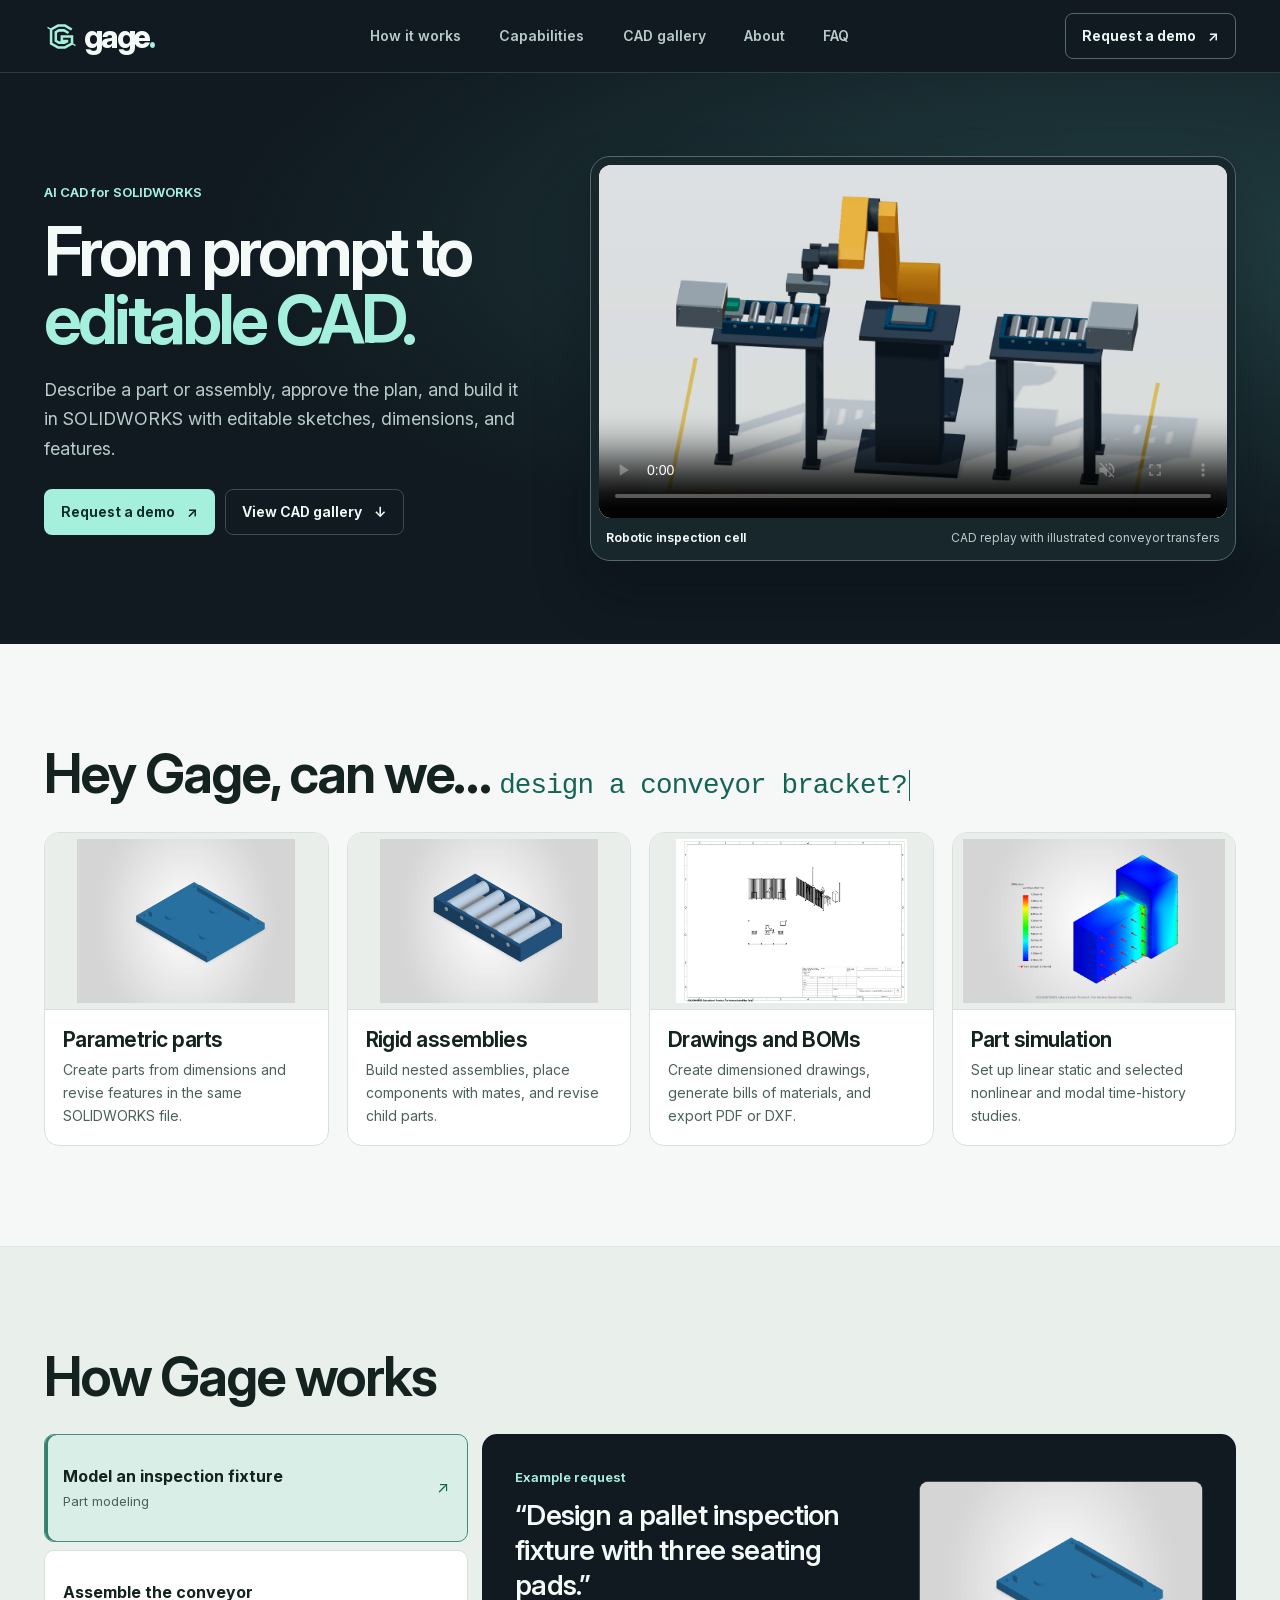
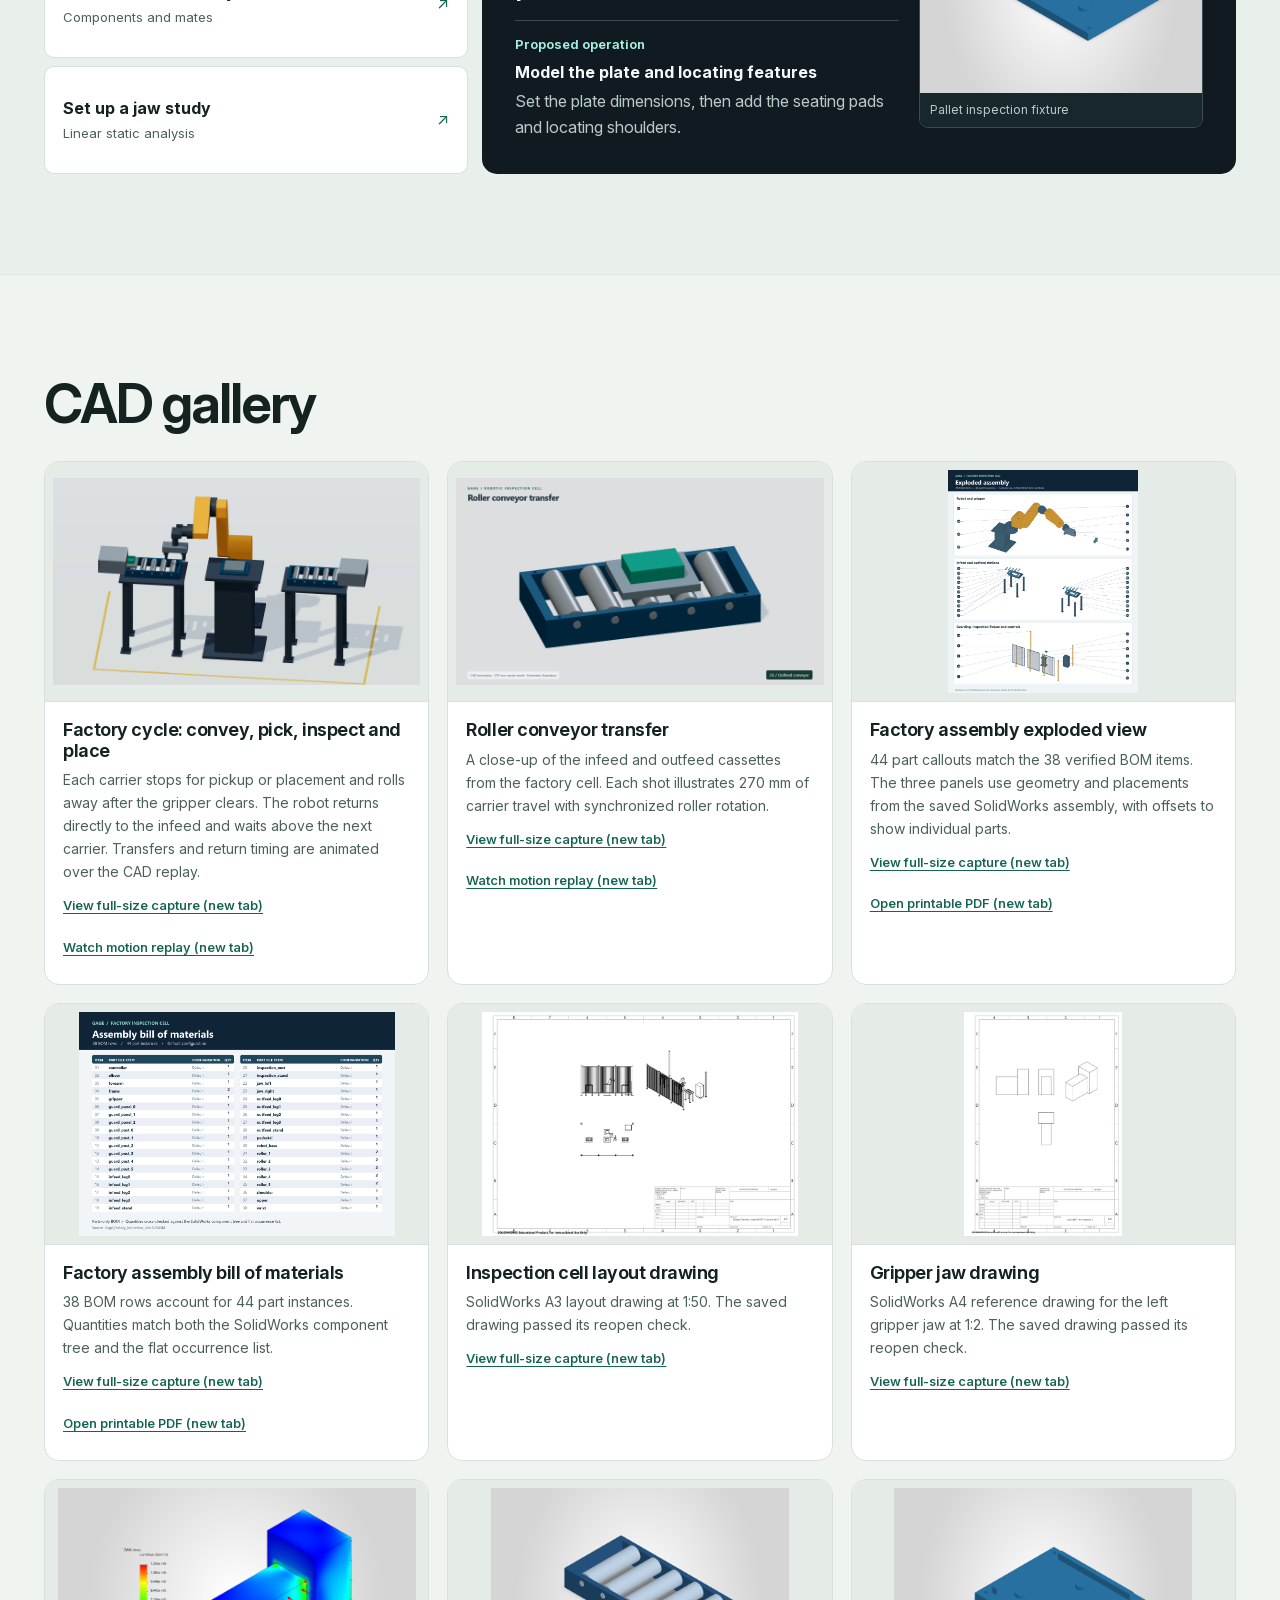
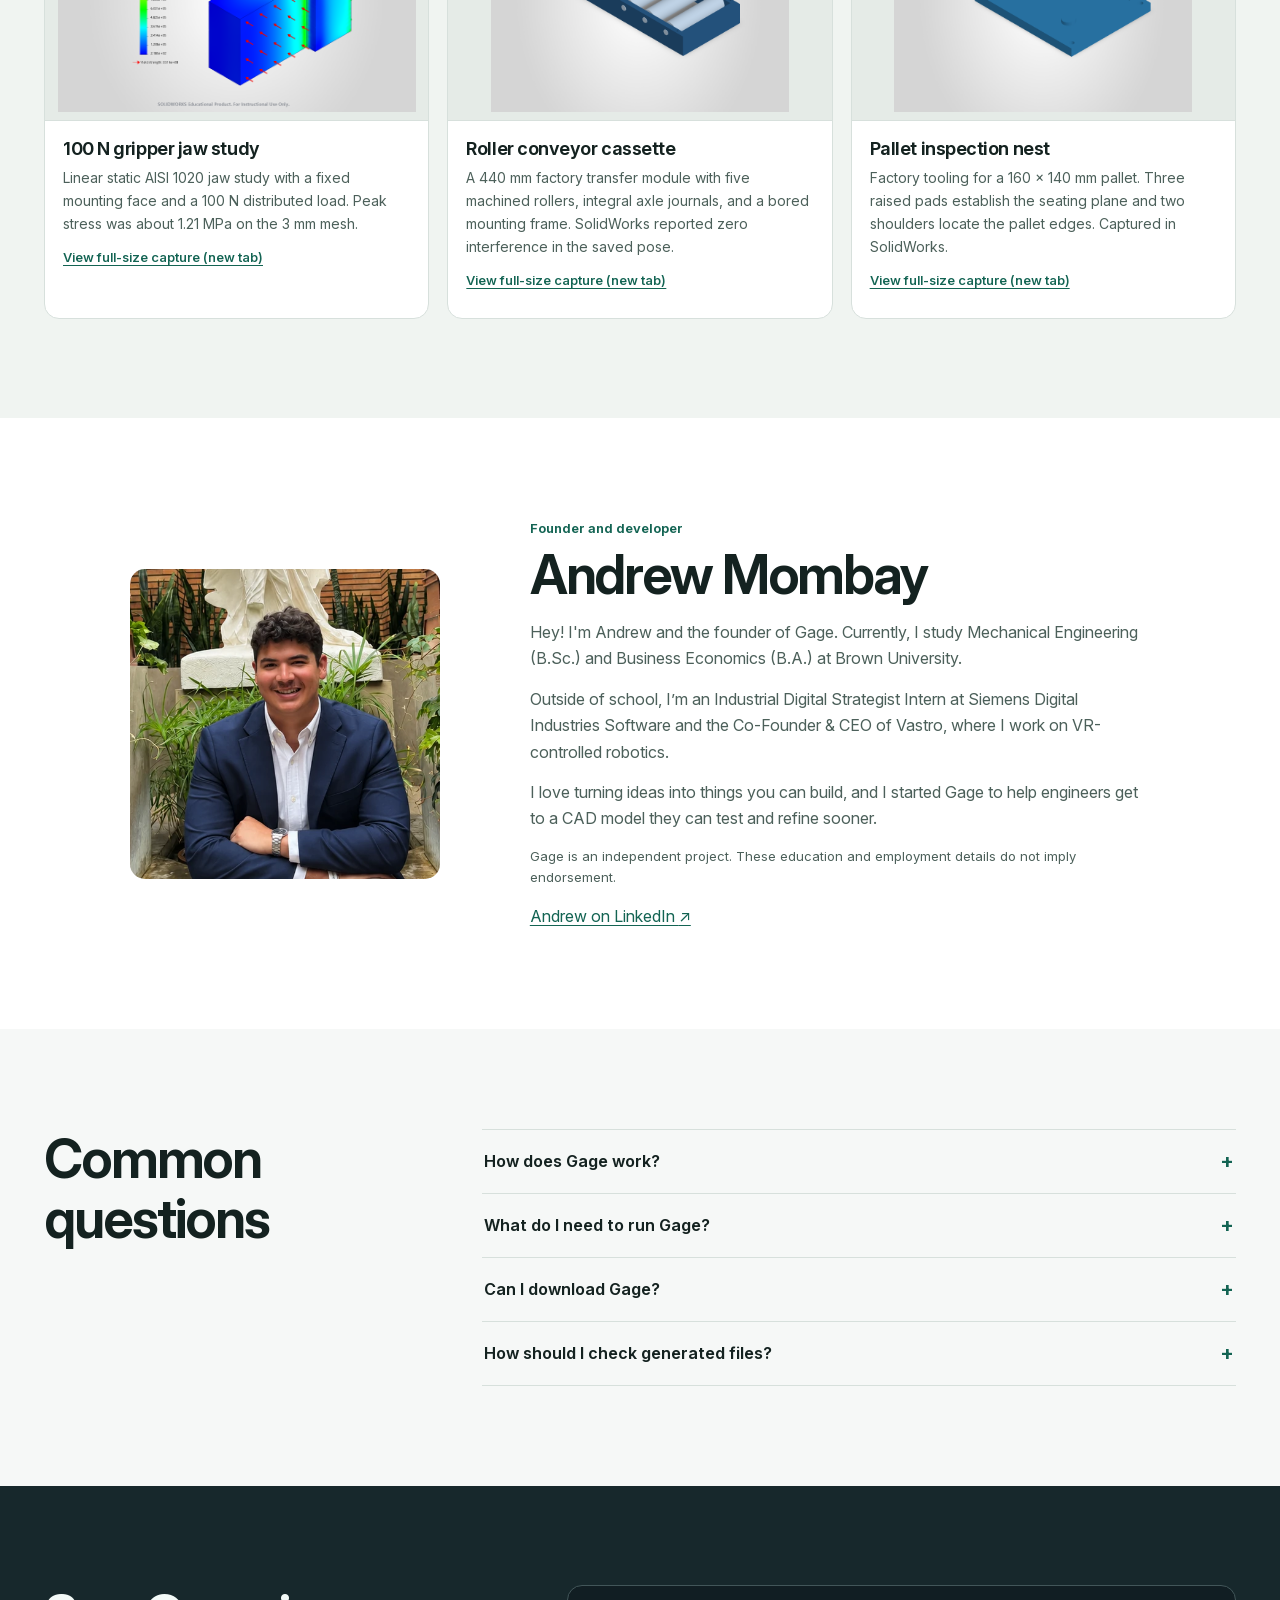
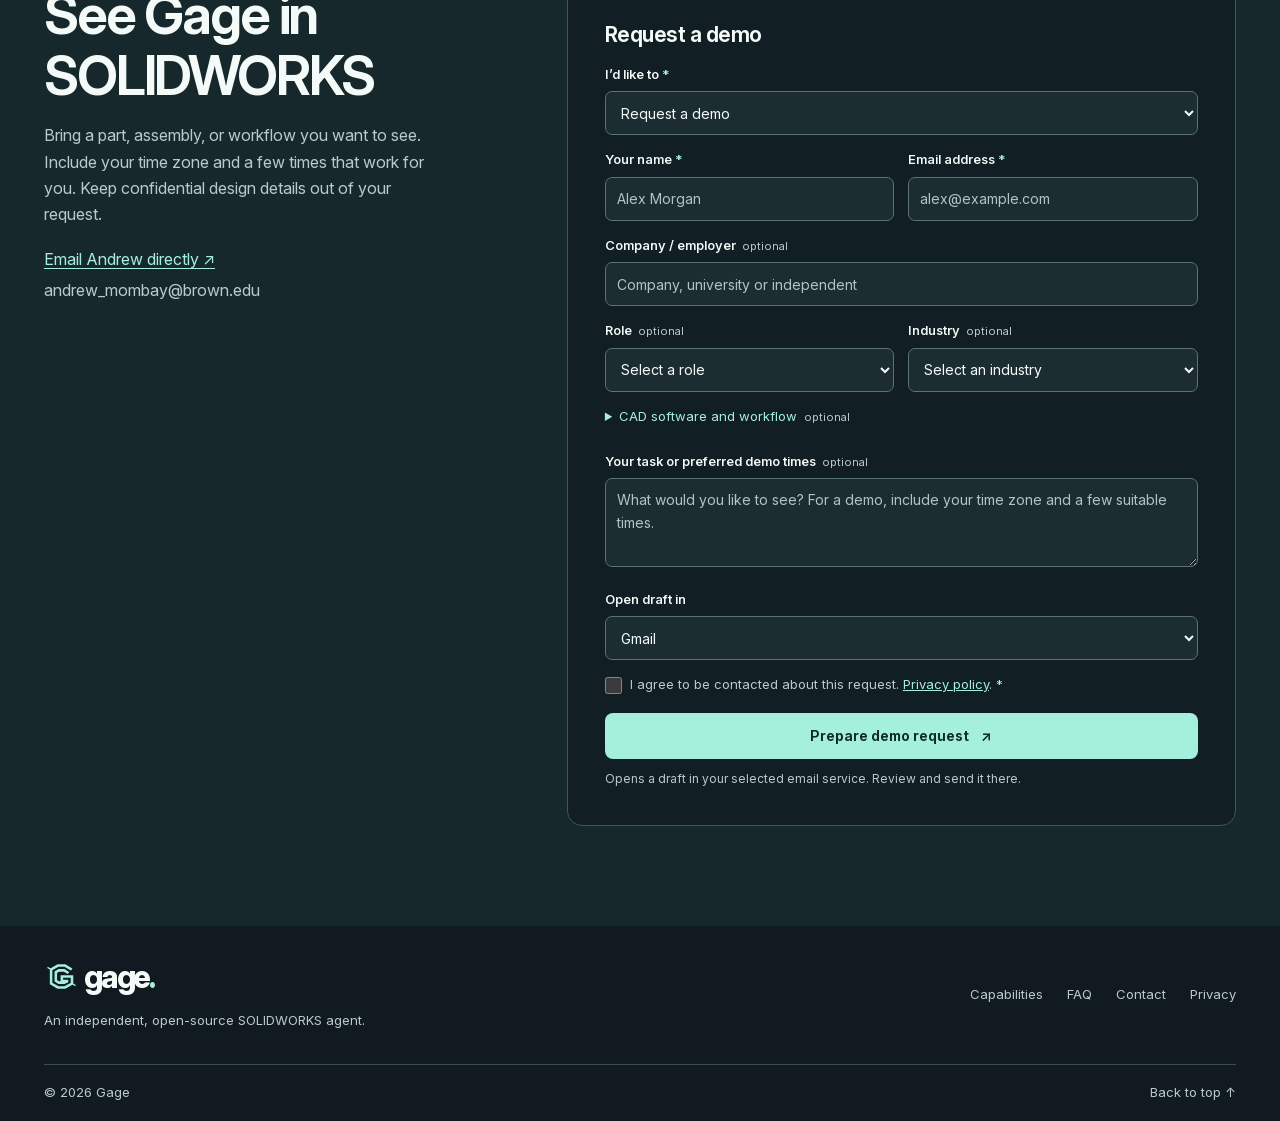
==== index.html @ a00e7231 "Place the rotating prompt inline and simplify the gallery" ====
<!doctype html>
<html lang="en">
<head>
  <meta charset="UTF-8" />
  <meta name="viewport" content="width=device-width, initial-scale=1" />
  <meta name="theme-color" content="#101a20" />
  <meta name="description" content="Gage turns plain-language design requests into editable SOLIDWORKS CAD. Explore parts, assemblies, drawings, bills of materials and simulation examples." />
  <meta property="og:type" content="website" />
  <meta property="og:title" content="Gage — AI CAD for SOLIDWORKS" />
  <meta property="og:description" content="Go from a design request to editable SOLIDWORKS CAD. Explore the factory gallery or request a demo." />
  <meta property="og:image" content="https://gagecad.com/assets/media/gage-factory-one-shot-poster.png?v=20261116-timed-handoffs" />
  <meta property="og:image:alt" content="A gray carrier brings a green workpiece into the inspection cell." />
  <link rel="canonical" href="https://gagecad.com/" />
  <link rel="icon" href="assets/favicon.svg" type="image/svg+xml" />
  <link rel="icon" href="assets/favicon-32.png" sizes="32x32" type="image/png" />
  <link rel="apple-touch-icon" href="assets/apple-touch-icon.png" />
  <link rel="stylesheet" href="styles.css?v=20261117-inline-prompts" />
  <script src="config.js?v=20261116-webmail-only" defer></script>
  <script src="script.js?v=20261117-inline-prompts" defer></script>
  <title>Gage — AI CAD for SOLIDWORKS</title>
</head>
<body>
  <a class="skip-link" href="#main">Skip to content</a>
  <header class="site-header" id="top">
    <div class="container nav-wrap">
      <a class="brand" href="#top" aria-label="Gage — back to top"><span class="brand-emblem" aria-hidden="true"><svg viewBox="0 0 40 40" fill="none"><path d="M30.5 11.3 24 7.5H16L8.1 12v16L16 32.5h8l8-4.5V20H20.4v5.2h5.9v.3L23 27h-6l-3.5-2V15.1L17 13h5.9l3.9 2.3" stroke="currentColor" stroke-width="2.9" stroke-linecap="square" stroke-linejoin="miter"/><path d="M8.1 12 4 9.6M32 28l4 2.4" stroke="currentColor" stroke-width="1.5"/></svg></span><span class="brand-name">gage<span class="brand-period">.</span></span></a>
      <nav class="desktop-nav" aria-label="Main navigation">
        <a href="#workflow">How it works</a>
        <a href="#capabilities">Capabilities</a>
        <a href="#media-gallery" data-media-link hidden>CAD gallery</a>
        <a href="#about">About</a>
        <a href="#faq">FAQ</a>
      </nav>
      <div class="nav-actions">
        <a class="nav-cta" href="#contact" data-demo-request>Request a demo <span aria-hidden="true">↗</span></a>
        <button class="menu-toggle" type="button" aria-label="Open navigation" aria-expanded="false" aria-controls="mobile-nav"><span></span><span></span><span></span></button>
      </div>
    </div>
    <nav class="mobile-nav" id="mobile-nav" aria-label="Mobile navigation" hidden>
      <a href="#workflow">How it works</a>
      <a href="#capabilities">Capabilities</a>
      <a href="#media-gallery" data-media-link hidden>CAD gallery</a>
      <a href="#about">About</a>
      <a href="#faq">FAQ</a>
      <a href="#contact" data-demo-request>Request a demo</a>
    </nav>
  </header>
  <noscript><nav class="no-script-nav container" aria-label="Navigation without JavaScript"><a href="#capabilities">Capabilities</a><a href="#workflow">How it works</a><a href="#faq">FAQ</a><a href="#contact">Contact</a></nav></noscript>

  <main id="main" tabindex="-1">
    <section class="hero dark-section" aria-labelledby="hero-heading">
      <div class="container hero-layout">
        <div class="hero-copy">
          <p class="eyebrow">AI CAD for SOLIDWORKS</p>
          <h1 id="hero-heading">From prompt to <em>editable CAD.</em></h1>
          <p class="hero-lede">Describe a part or assembly, approve the plan, and build it in SOLIDWORKS with editable sketches, dimensions, and features.</p>
          <div class="hero-buttons">
            <a class="btn btn-primary" href="#contact" data-demo-request>Request a demo <span aria-hidden="true">↗</span></a>
            <a class="btn btn-ghost" href="#media-gallery" data-media-link hidden>View CAD gallery <span aria-hidden="true">↓</span></a>
          </div>
        </div>
        <figure class="hero-visual">
          <video class="hero-video" id="factory-cycle" src="assets/media/gage-factory-one-shot-loop.mp4?v=20261116-timed-handoffs" poster="assets/media/gage-factory-one-shot-poster.png?v=20261116-timed-handoffs" width="1600" height="900" controls loop muted playsinline preload="metadata" aria-label="Factory cycle: conveyor infeed, robotic inspection and outfeed"><a href="assets/media/gage-factory-one-shot-loop.mp4?v=20261116-timed-handoffs">Watch the factory cycle</a></video>
          <figcaption><strong>Robotic inspection cell</strong><span>CAD replay with illustrated conveyor transfers</span></figcaption>
        </figure>
      </div>
    </section>

    <section class="section" id="capabilities" aria-labelledby="capabilities-title">
      <div class="container">
        <div class="section-heading">
          <div class="capability-prompts" id="hero-prompt">
            <h2 class="capability-prompt-heading" id="capabilities-title">
              <span><span data-prompt-prefix>Hey Gage, can we…</span> <span class="capability-prompt-response" aria-hidden="true" hidden><span data-prompt-text></span><span class="capability-prompt-caret"></span></span></span>
            </h2>
            <ul class="capability-prompt-examples">
              <li>design a conveyor bracket?</li>
              <li>build a gummy bear conveyor?</li>
              <li>make a Rubik’s Cube?</li>
              <li>make a rocket-shaped pen holder?</li>
              <li>design a robot claw for snacks?</li>
              <li>simulate a gripper jaw under 100 N?</li>
              <li>model a tiny drawbridge?</li>
              <li>make a gear-driven desk fidget?</li>
            </ul>
          </div>
        </div>
        <div class="capability-grid">
          <article class="capability-card">
            <img src="assets/media/gage-pallet-inspection-nest.png" alt="Inspection fixture with seating pads and locating shoulders" width="1600" height="1200" loading="lazy" />
            <div><h3>Parametric parts</h3><p>Create parts from dimensions and revise features in the same SOLIDWORKS file.</p></div>
          </article>
          <article class="capability-card">
            <img src="assets/media/gage-roller-cassette.png" alt="Five rollers mounted in a factory conveyor frame" width="1600" height="1200" loading="lazy" />
            <div><h3>Rigid assemblies</h3><p>Build nested assemblies, place components with mates, and revise child parts.</p></div>
          </article>
          <article class="capability-card">
            <img src="assets/media/gage-inspection-cell-drawing.png" alt="Factory inspection cell drawing with orthographic views and dimensions" width="1786" height="1263" loading="lazy" />
            <div><h3>Drawings and BOMs</h3><p>Create dimensioned drawings, generate bills of materials, and export PDF or DXF.</p></div>
          </article>
          <article class="capability-card">
            <img src="assets/media/gage-gripper-jaw-stress.png" alt="SOLIDWORKS stress plot for a gripper jaw under a 100 N load" width="1600" height="1000" loading="lazy" />
            <div><h3>Part simulation</h3><p>Set up linear static and selected nonlinear and modal time-history studies.</p></div>
          </article>
        </div>
      </div>
    </section>

    <section class="section workflow-section" id="workflow" aria-labelledby="workflow-title">
      <div class="container">
        <div class="section-heading">
          <h2 id="workflow-title">How Gage works</h2>
        </div>
        <div class="workflow-shell">
          <div class="workflow-options" role="group" aria-label="Illustrative CAD workflow examples">
            <button class="workflow-option is-selected" type="button" data-example="0" aria-controls="workflow-example workflow-image" aria-pressed="true"><span><strong>Model an inspection fixture</strong><small>Part modeling</small></span><span aria-hidden="true">↗</span></button>
            <button class="workflow-option" type="button" data-example="1" aria-controls="workflow-example workflow-image" aria-pressed="false"><span><strong>Assemble the conveyor</strong><small>Components and mates</small></span><span aria-hidden="true">↗</span></button>
            <button class="workflow-option" type="button" data-example="2" aria-controls="workflow-example workflow-image" aria-pressed="false"><span><strong>Set up a jaw study</strong><small>Linear static analysis</small></span><span aria-hidden="true">↗</span></button>
          </div>
          <div class="workflow-example dark-section">
            <div class="workflow-scene" id="workflow-scene">
              <div class="workflow-copy" id="workflow-example" aria-live="polite" aria-atomic="true">
                <span class="eyebrow">Example request</span>
                <blockquote id="workflow-prompt">“Design a pallet inspection fixture with three seating pads.”</blockquote>
                <div class="workflow-answer">
                  <span class="eyebrow">Proposed operation</span>
                  <strong id="workflow-operation">Model the plate and locating features</strong>
                  <p id="workflow-detail">Set the plate dimensions, then add the seating pads and locating shoulders.</p>
                </div>
              </div>
              <figure class="workflow-result">
                <img id="workflow-image" src="assets/media/gage-pallet-inspection-nest.png" alt="Blue inspection fixture with three circular seating pads and two locating shoulders" width="1600" height="1200" loading="lazy" />
                <figcaption id="workflow-result">Pallet inspection fixture</figcaption>
              </figure>
            </div>
          </div>
        </div>
      </div>
    </section>

    <section class="section media-section" id="media-gallery" aria-labelledby="media-title" hidden>
      <div class="container">
        <div class="section-heading">
          <h2 id="media-title">CAD gallery</h2>
        </div>
        <div class="media-grid" id="gallery-grid" hidden></div>
        <figure class="media-card demo-card" id="demo-card" hidden></figure>
      </div>
    </section>

    <section class="section about-section" id="about" aria-labelledby="about-title">
      <div class="container about-layout">
        <div class="founder-photo">
          <img src="assets/andrew-mombay-atrium.webp" width="1086" height="1448" alt="Portrait of Andrew Mombay in a garden atrium" loading="lazy" />
        </div>
        <div>
          <p class="eyebrow">Founder and developer</p>
          <h2 id="about-title">Andrew Mombay</h2>
          <p>Hey! I'm Andrew and the founder of Gage. Currently, I study Mechanical Engineering (B.Sc.) and Business Economics (B.A.) at Brown University.</p>
          <p>Outside of school, I’m an Industrial Digital Strategist Intern at Siemens Digital Industries Software and the Co-Founder &amp; CEO of Vastro, where I work on VR-controlled robotics.</p>
          <p>I love turning ideas into things you can build, and I started Gage to help engineers get to a CAD model they can test and refine sooner.</p>
          <p class="founder-independence">Gage is an independent project. These education and employment details do not imply endorsement.</p>
          <a class="text-link" href="https://www.linkedin.com/in/andrew-mombay" target="_blank" rel="noopener noreferrer">Andrew on LinkedIn <span aria-hidden="true">↗</span></a>
        </div>
      </div>
    </section>

    <section class="section faq-section" id="faq" aria-labelledby="faq-title">
      <div class="container faq-layout">
        <h2 id="faq-title">Common questions</h2>
        <div class="faq-list">
          <details><summary>How does Gage work?</summary><p>Describe the part, assembly, or change you want in the Gage panel. Gage asks for any missing details and prepares a CAD plan for you to review. Once you approve it, Gage carries out the plan in SOLIDWORKS, where you can inspect and edit the result.</p></details>
          <details>
            <summary>What do I need to run Gage?</summary>
            <p>You’ll need a compatible local SOLIDWORKS installation and either Codex access or an OpenAI project API key.</p>
            <p>In Gage’s Settings, select <strong>Connect OpenAI account…</strong> to use your Codex allowance, or <strong>Use OpenAI API key…</strong> to bill planning to your OpenAI API project.</p>
            <p>Simulation also requires the relevant SOLIDWORKS Simulation license.</p>
          </details>
          <details><summary>Can I download Gage?</summary><p><a href="#contact" data-demo-request>Request a demo</a> to see Gage in SOLIDWORKS.</p></details>
          <details><summary>How should I check generated files?</summary><p>Use disposable copies while evaluating a workflow. Check dimensions, mates, drawing references, and simulation inputs before relying on the results. Recovery from a crash during a native save remains unverified.</p></details>
        </div>
      </div>
    </section>

    <section class="section contact-section dark-section" id="contact" aria-labelledby="contact-title">
      <div class="container contact-layout">
        <div class="contact-copy">
          <h2 id="contact-title">See Gage in SOLIDWORKS</h2>
          <p>Bring a part, assembly, or workflow you want to see. Include your time zone and a few times that work for you. Keep confidential design details out of your request.</p>
          <a class="text-link" href="mailto:andrew_mombay@brown.edu?subject=Gage%20demo%20request">Email Andrew directly <span aria-hidden="true">↗</span></a>
          <div class="contact-address">andrew_mombay@brown.edu</div>
        </div>
        <div class="contact-panel">
          <h3>Request a demo</h3>
          <form id="contact-form" method="post" aria-describedby="form-mode" novalidate>
            <div class="field"><label for="request-type">I’d like to <span>*</span></label><div class="select-wrap"><select id="request-type" name="request_type" required><option value="demo">Request a demo</option><option value="question">Ask a question</option></select></div></div>
            <div class="field-row"><div class="field"><label for="full-name">Your name <span>*</span></label><input id="full-name" name="name" type="text" placeholder="Alex Morgan" autocomplete="name" minlength="2" maxlength="120" required /></div><div class="field"><label for="email">Email address <span>*</span></label><input id="email" name="email" type="email" placeholder="alex@example.com" autocomplete="email" maxlength="254" required /></div></div>
            <div class="field"><label for="company">Company / employer <span class="optional">optional</span></label><input id="company" name="company" type="text" autocomplete="organization" maxlength="160" placeholder="Company, university or independent" /></div>
            <div class="field-row"><div class="field"><label for="role">Role <span class="optional">optional</span></label><div class="select-wrap"><select id="role" name="role"><option value="">Select a role</option><option>Mechanical engineer</option><option>Manufacturing engineer</option><option>Product designer</option><option>Student / researcher</option><option>Educator</option><option>Maker / hobbyist</option><option>Founder / team lead</option><option>Other</option></select></div></div><div class="field"><label for="industry">Industry <span class="optional">optional</span></label><div class="select-wrap"><select id="industry" name="industry"><option value="">Select an industry</option><option>Manufacturing</option><option>Industrial machinery</option><option>Automotive / mobility</option><option>Aerospace</option><option>Robotics / automation</option><option>Medical devices</option><option>Consumer products</option><option>Education / research</option><option>Other</option></select></div></div></div>
            <details class="form-context"><summary>CAD software and workflow <span>optional</span></summary>
            <div class="field-row"><div class="field"><label for="cad-tool">Primary CAD software <span class="optional">optional</span></label><div class="select-wrap"><select id="cad-tool" name="cad_tool"><option value="">Select software</option><option>SOLIDWORKS</option><option>Fusion</option><option>Onshape</option><option>Inventor</option><option>Creo</option><option>NX</option><option>Other / just exploring</option></select></div></div><div class="field"><label for="primary-interest">Main interest <span class="optional">optional</span></label><div class="select-wrap"><select id="primary-interest" name="primary_interest"><option value="">Select a workflow</option><option>CAD part creation</option><option>Drawings and exports</option><option>Assemblies and BOMs</option><option>Simulation</option><option>Other</option></select></div></div></div>
            </details>
            <div class="field"><label for="use-case">Your task or preferred demo times <span class="optional">optional</span></label><textarea id="use-case" name="use_case" rows="3" maxlength="1000" placeholder="What would you like to see? For a demo, include your time zone and a few suitable times."></textarea></div>
            <div class="honeypot" aria-hidden="true"><label for="website-field">Leave this field blank</label><input id="website-field" name="_gotcha" type="text" tabindex="-1" autocomplete="off" /></div>
            <div id="webmail-choice" class="field" hidden>
              <label for="webmail-provider">Open draft in</label>
              <select id="webmail-provider">
                <option value="gmail">Gmail</option>
                <option value="outlook">Outlook (personal)</option>
                <option value="outlook-work">Outlook (work or school)</option>
              </select>
            </div>
            <label class="consent"><input type="checkbox" id="consent" name="consent" required /><span>I agree to be contacted about this request. <a href="privacy.html">Privacy policy</a>. <span class="required-star">*</span></span></label>
            <div id="form-message" class="form-message" role="status" aria-live="polite" hidden></div>
            <button class="btn btn-primary form-submit" id="submit-btn" type="submit" disabled><span id="submit-label">Prepare demo request</span><span class="btn-arrow" aria-hidden="true">↗</span></button>
            <p class="form-fineprint" id="form-mode">Opens a draft in your selected email service. Review and send it there.</p>
            <a class="btn btn-ghost" id="open-email-draft" target="_blank" rel="noopener noreferrer" hidden>Open draft in webmail</a>
            <noscript><p class="form-fineprint">The form needs JavaScript. You can <a href="mailto:andrew_mombay@brown.edu?subject=Gage%20demo%20request">request a demo by email</a> directly.</p></noscript>
          </form>
        </div>
      </div>
    </section>
  </main>
  <footer class="site-footer dark-section">
    <div class="container footer-main">
      <div><a class="brand" href="#top" aria-label="Gage — back to top"><span class="brand-emblem" aria-hidden="true"><svg viewBox="0 0 40 40" fill="none"><path d="M30.5 11.3 24 7.5H16L8.1 12v16L16 32.5h8l8-4.5V20H20.4v5.2h5.9v.3L23 27h-6l-3.5-2V15.1L17 13h5.9l3.9 2.3" stroke="currentColor" stroke-width="2.9" stroke-linecap="square" stroke-linejoin="miter"/><path d="M8.1 12 4 9.6M32 28l4 2.4" stroke="currentColor" stroke-width="1.5"/></svg></span><span class="brand-name">gage<span class="brand-period">.</span></span></a><p>An independent, open-source SOLIDWORKS agent.</p></div>
      <nav class="footer-links" aria-label="Footer navigation">
        <a href="#capabilities">Capabilities</a>
        <a href="#faq">FAQ</a>
        <a href="#contact">Contact</a>
        <a href="privacy.html">Privacy</a>
      </nav>
    </div>
    <div class="container footer-bottom"><span>© <span id="current-year">2026</span> Gage</span><a href="#top">Back to top <span aria-hidden="true">↑</span></a></div>
  </footer>
</body>
</html>
---- styles.css ----
@font-face {
  font-family: Inter;
  src: url("assets/fonts/InterVariable.woff2") format("woff2");
  font-weight: 100 900;
  font-display: swap;
}

:root {
  --paper: #f6f8f7;
  --white: #fff;
  --ink: #142220;
  --muted: #4c605a;
  --line: #d7e0dc;
  --accent: #136453;
  --night: #101a20;
  --mint: #a5efdd;
  --radius: 15px;
  --sans: Inter, "Segoe UI", Arial, sans-serif;
  --mono: Consolas, "Liberation Mono", monospace;
}

*, *::before, *::after { box-sizing: border-box; }
html { scroll-behavior: smooth; }
body { margin: 0; background: var(--paper); color: var(--ink); font: 16px/1.65 var(--sans); }
[hidden] { display: none !important; }
img, svg, video { display: block; max-width: 100%; }
figure { margin: 0; }
button, input, textarea, select { font: inherit; }
button { cursor: pointer; }
button:disabled { cursor: default; opacity: .7; }
a { color: inherit; text-decoration: none; }
p { margin: 0; color: var(--muted); }
h1, h2, h3 { margin: 0; line-height: 1.12; letter-spacing: -.04em; }
h2 { font-size: clamp(33px, 4.3vw, 54px); font-weight: 650; text-wrap: balance; }
h3 { font-size: 21px; font-weight: 650; letter-spacing: -.025em; }
:focus-visible { outline: 2px solid var(--accent); outline-offset: 4px; }
::selection { color: #0f211c; background: #b2efdf; }

.container { width: min(calc(100% - 88px), 1280px); margin-inline: auto; }
.section { padding-block: clamp(60px, 7.8vw, 112px); }
.dark-section, .site-header {
  --ink: #f3faf8;
  --muted: #b9cbc8;
  --line: #3a4c50;
  --accent: var(--mint);
  background: var(--night);
  color: var(--ink);
  color-scheme: dark;
}
.dark-section :focus-visible, .site-header :focus-visible { outline-color: var(--mint); }
.sr-only, .honeypot {
  position: absolute;
  inline-size: 1px;
  block-size: 1px;
  margin: -1px;
  overflow: hidden;
  clip-path: inset(50%);
  white-space: nowrap;
}
.skip-link {
  position: absolute;
  top: 10px;
  left: 12px;
  z-index: 10;
  padding: 10px 14px;
  border-radius: 6px;
  background: var(--mint);
  color: #0c2821;
  transform: translateY(-180%);
}
.skip-link:focus { transform: none; }
.eyebrow { color: var(--accent); font-size: 13px; font-weight: 650; }
.text-link { color: var(--accent); text-decoration: underline; text-underline-offset: 3px; }
.text-link:hover { text-decoration-thickness: 2px; }

.site-header { position: relative; z-index: 1; border-bottom: 1px solid #2c3c40; }
.nav-wrap, .nav-actions, .desktop-nav { display: flex; align-items: center; }
.nav-wrap { justify-content: space-between; min-height: 72px; gap: 28px; }
.nav-actions { gap: 10px; }
.brand { display: inline-flex; align-items: center; gap: 5px; color: var(--ink); }
.brand-emblem { width: 35px; color: var(--accent); }
.brand-name { font-size: 31px; line-height: 1; font-weight: 760; letter-spacing: -.071em; }
.brand-period { color: var(--accent); }
.desktop-nav { flex-wrap: wrap; gap: 8px clamp(19px, 3vw, 42px); color: var(--muted); }
.desktop-nav a, .nav-cta, .mobile-nav a { font-size: 14px; font-weight: 600; }
.desktop-nav a:hover, .mobile-nav a:hover { color: var(--mint); }
.btn, .nav-cta {
  display: inline-flex;
  align-items: center;
  justify-content: center;
  gap: 12px;
  min-height: 46px;
  padding: 9px 16px;
  border: 1px solid transparent;
  border-radius: 8px;
  font-weight: 650;
  font-size: 14px;
  line-height: 1.4;
}
.nav-cta { border-color: #536a6b; color: #ebfaf6; }
.nav-cta:hover { background: #233238; border-color: var(--mint); }
.btn span[aria-hidden], .nav-cta span { flex: none; }
.btn-primary { background: var(--mint); color: #0d2b23; }
.btn-primary:hover { background: #d2fcf1; color: #102821; }
.btn-ghost { border-color: var(--line); color: var(--ink); }
.btn-ghost:hover { border-color: var(--accent); color: var(--accent); }
.menu-toggle {
  display: none;
  width: 44px;
  height: 44px;
  padding: 10px;
  border: 1px solid #536a6b;
  border-radius: 8px;
  color: #ebfaf6;
  background: transparent;
}
.menu-toggle span { width: 18px; height: 2px; border-radius: 1px; background: currentColor; }
.mobile-nav { display: none; }
.no-script-nav { display: flex; flex-wrap: wrap; gap: 8px 20px; padding-block: 12px; }
.no-script-nav a { color: var(--accent); text-decoration: underline; }

.hero {
  background:
    radial-gradient(ellipse at 88% 30%, #223f42 0%, transparent 57%),
    var(--night);
}
.hero-layout {
  display: grid;
  grid-template-columns: minmax(0, .86fr) minmax(0, 1.14fr);
  align-items: center;
  gap: clamp(30px, 4.6vw, 76px);
  padding-block: clamp(52px, 6.5vw, 94px);
}
.hero h1 {
  margin: 14px 0 20px;
  font-size: clamp(44px, 5.25vw, 80px);
  line-height: 1.02;
  letter-spacing: -.06em;
  font-weight: 660;
}
.hero h1 em { display: block; color: var(--mint); font-style: normal; }
.hero-lede { max-width: 44ch; font-size: clamp(16px, 1.4vw, 19px); }
.hero-buttons { display: flex; flex-wrap: wrap; gap: 10px; margin-top: 26px; }
.hero-visual {
  min-width: 0;
  overflow: hidden;
  padding: 8px;
  border: 1px solid #53686b;
  border-radius: 20px;
  background: #18272c;
  box-shadow: 0 28px 55px #050a104d;
}
.hero-video { width: 100%; height: auto; aspect-ratio: 16 / 9; border-radius: 12px; background: #d7dedc; }
.hero-visual figcaption {
  display: flex;
  justify-content: space-between;
  flex-wrap: wrap;
  gap: 2px 12px;
  padding: 10px 7px 4px;
  color: var(--muted);
  font-size: 12px;
}
.hero-visual figcaption strong { color: var(--ink); font-weight: 650; }

.section-heading {
  display: flex;
  flex-wrap: wrap;
  align-items: end;
  justify-content: space-between;
  gap: 12px 32px;
  margin-bottom: 26px;
}
.section-heading > p { max-width: 44ch; }
.capability-prompts { width: 100%; min-width: 0; }
.capability-prompt-heading {
  display: grid;
  font-size: clamp(23px, 4.3vw, 54px);
  overflow-wrap: anywhere;
  text-wrap: wrap;
}
.capability-prompt-heading > span { grid-area: 1 / 1; min-width: 0; }
.capability-prompt-response, .capability-prompt-examples {
  color: var(--accent);
  font: clamp(15px, 2.15vw, 28px)/1.45 var(--mono);
  letter-spacing: -.03em;
  overflow-wrap: anywhere;
}
.capability-prompt-reserve { visibility: hidden; }
.capability-prompt-caret { border-inline-start: 1px solid currentColor; margin-inline-start: 2px; }
.capability-prompt-examples { margin: 10px 0 0; padding-inline-start: 20px; }
.capability-grid, .media-grid { display: grid; gap: 18px; }
.capability-grid { grid-template-columns: repeat(4, minmax(0, 1fr)); }
.capability-card, .media-card {
  min-width: 0;
  overflow: hidden;
  border: 1px solid var(--line);
  border-radius: var(--radius);
  background: var(--white);
}
.capability-card img {
  width: 100%;
  height: auto;
  aspect-ratio: 16 / 10;
  object-fit: contain;
  padding: 6px;
  background: #e9eeeb;
  border-bottom: 1px solid var(--line);
}
.capability-card > div, .media-caption { padding: 18px; }
.capability-card p, .media-caption p { margin-top: 7px; font-size: 14px; }

.workflow-section { background: #e9f0ec; border-block: 1px solid #dce6e0; }
.workflow-shell {
  display: grid;
  grid-template-columns: minmax(245px, .72fr) minmax(0, 1.28fr);
  gap: 14px;
}
.workflow-options { display: grid; gap: 8px; }
.workflow-option {
  display: flex;
  align-items: center;
  justify-content: space-between;
  padding: 15px 18px;
  gap: 10px;
  min-height: 62px;
  border: 1px solid var(--line);
  border-radius: 10px;
  background: var(--white);
  color: var(--ink);
  text-align: left;
}
.workflow-option strong, .workflow-option small { display: block; }
.workflow-option small { margin-top: 1px; color: var(--muted); font-size: 13px; }
.workflow-option > span:last-child { color: var(--accent); }
.workflow-option:hover, .workflow-option.is-selected { border-color: #4b897a; }
.workflow-option.is-selected { background: #d8eee6; box-shadow: inset 3px 0 #36816d; }
.workflow-example {
  display: grid;
  align-content: center;
  container-type: inline-size;
  padding: clamp(18px, 2.6vw, 34px);
  border-radius: var(--radius);
}
.workflow-scene { display: grid; align-items: center; gap: 20px; }
.workflow-copy { display: grid; gap: 9px; }
.workflow-example blockquote { margin: 0 0 8px; font-size: clamp(21px, 2.2vw, 32px); font-weight: 580; line-height: 1.25; letter-spacing: -.03em; }
.workflow-answer { display: grid; gap: 3px; border-top: 1px solid var(--line); padding-top: 13px; }
.workflow-result { min-width: 0; width: min(100%, 360px); overflow: hidden; border: 1px solid var(--line); border-radius: 9px; }
.workflow-result img { width: 100%; height: auto; aspect-ratio: 4 / 3; object-fit: contain; background: #dce0df; }
.workflow-result figcaption { padding: 7px 10px; color: var(--muted); background: #18272c; font-size: 12px; }
@container (min-width: 475px) {
  .workflow-scene { grid-template-columns: minmax(0, 1.15fr) minmax(0, .85fr); }
}

.media-section { background: #f0f4f1; }
.media-grid { grid-template-columns: repeat(3, minmax(0, 1fr)); }
.media-image-link { display: block; background: #e5ebe7; border-bottom: 1px solid var(--line); }
.media-image-link img { width: 100%; height: auto; aspect-ratio: 16 / 10; object-fit: contain; padding: 8px; }
.media-image-link:hover { background: #dce7e1; }
.media-image-link:focus-visible { outline-offset: -4px; }
.media-caption h3 { font-size: 18px; }
.media-fullsize { display: inline-block; padding: 8px 0; margin: 4px 14px 0 0; font-size: 13px; font-weight: 560; }
.demo-card { max-width: 900px; }
.media-grid:not([hidden]) + .demo-card { margin-top: 18px; }
.demo-video {
  width: 100%;
  max-height: 70vh;
  height: auto;
  object-fit: contain;
  object-position: center;
  background: #04101f;
}

.about-section { background: var(--white); }
.about-layout {
  display: grid;
  grid-template-columns: minmax(200px, 310px) minmax(0, 620px);
  align-items: center;
  gap: clamp(26px, 7vw, 100px);
  justify-content: center;
}
.founder-photo { width: 100%; aspect-ratio: 1; overflow: hidden; border-radius: var(--radius); }
.founder-photo img {
  display: block;
  width: 100%;
  height: 100%;
  object-fit: cover;
  object-position: center bottom;
  transform: scale(2.15);
  transform-origin: center 52%;
}
.about-layout h2 { margin-top: 5px; }
.about-layout p:not(.eyebrow) { margin-top: 14px; }
.founder-independence { font-size: 13px; }
.about-layout .text-link { display: inline-block; margin-top: 14px; }

.faq-layout { display: grid; grid-template-columns: minmax(0, .7fr) minmax(0, 1.3fr); gap: 32px; }
.faq-list { border-top: 1px solid var(--line); }
.faq-list details { border-bottom: 1px solid var(--line); }
.faq-list summary {
  display: flex;
  align-items: center;
  justify-content: space-between;
  gap: 10px;
  padding: 15px 2px;
  min-height: 52px;
  font-weight: 630;
  cursor: pointer;
  list-style: none;
}
.faq-list summary::-webkit-details-marker { display: none; }
.faq-list summary::after { content: "+"; flex: none; color: var(--accent); font-size: 20px; }
.faq-list details[open] summary::after { content: "−"; }
.faq-list p { padding: 0 25px 16px 2px; }
.faq-list a, .privacy-layout p a { color: var(--accent); text-decoration: underline; text-underline-offset: 3px; }

.contact-section { background: #17282c; }
.contact-layout { display: grid; grid-template-columns: minmax(0, .8fr) minmax(0, 1.2fr); align-items: start; gap: clamp(32px, 6vw, 88px); }
.contact-copy p { margin: 16px 0 18px; max-width: 40ch; }
.contact-copy h2 { text-wrap: wrap; }
.contact-address { margin-top: 5px; color: var(--muted); overflow-wrap: anywhere; }
#open-email-draft { margin-top: 10px; }
.contact-panel { padding: clamp(20px, 3.4vw, 37px); border: 1px solid #425659; border-radius: var(--radius); background: #111e23; }
.contact-panel h3 { margin-bottom: 17px; }
.field-row { display: grid; grid-template-columns: repeat(2, minmax(0, 1fr)); gap: 14px; }
.field { margin-bottom: 14px; min-width: 0; }
.field label { display: block; margin-bottom: 6px; font-size: 13px; color: var(--ink); font-weight: 570; }
.field label span, .required-star { color: var(--accent); }
.field label .optional { color: var(--muted); font-size: 11px; font-weight: 400; margin-left: 3px; }
.field input, .field select, .field textarea {
  width: 100%;
  min-height: 44px;
  padding: 9px 11px;
  background: #1c2d32;
  color: var(--ink);
  border: 1px solid #597276;
  border-radius: 7px;
  font-size: 14px;
}
.form-context { margin-bottom: 12px; }
.form-context summary { min-height: 33px; color: var(--accent); font-size: 13px; cursor: pointer; }
.form-context summary span { margin-left: 3px; color: var(--muted); font-size: 11px; }
.form-context[open] > .field-row { margin-top: 6px; }
.field textarea { min-height: 84px; resize: vertical; }
.field input::placeholder, .field textarea::placeholder { color: #b0c4c2; }
.consent { display: flex; align-items: start; gap: 8px; margin-top: 4px; font-size: 13px; color: var(--muted); }
.consent input { flex: none; margin: 3px 0 0; width: 17px; height: 17px; accent-color: var(--mint); }
.consent a { color: var(--mint); text-decoration: underline; }
.form-submit { margin-top: 17px; width: 100%; }
.form-fineprint { margin-top: 10px; font-size: 12px; }
.form-fineprint a { color: var(--mint); text-decoration: underline; }
.form-message { margin-top: 12px; padding: 8px 11px; border: 1px solid #669689; border-radius: 6px; color: #e6f8f1; font-size: 13px; }
.form-message.error { color: #ffe3dc; border-color: #be877d; }

.footer-main, .footer-bottom, .footer-links { display: flex; flex-wrap: wrap; justify-content: space-between; }
.footer-main { align-items: center; gap: 22px; padding-block: 33px; }
.footer-main p, .footer-links, .footer-bottom { color: var(--muted); font-size: 13px; }
.footer-main p { margin-top: 8px; }
.footer-links { justify-content: flex-start; gap: 10px 24px; }
.footer-links a:hover, .footer-bottom a:hover { color: var(--mint); }
.footer-bottom { padding-block: 17px; gap: 10px; border-top: 1px solid var(--line); }
.privacy-layout { max-width: 740px; }
.privacy-layout h1 { font-size: clamp(42px, 5.8vw, 70px); }
.privacy-intro { margin-top: 16px; font-size: 18px; }
.privacy-layout section { margin-top: 28px; padding-top: 23px; border-top: 1px solid var(--line); }
.privacy-layout h2 { font-size: 25px; text-wrap: wrap; }
.privacy-layout section p { margin-top: 9px; }
.privacy-layout a { overflow-wrap: anywhere; }

@media (max-width: 1100px) {
  .capability-grid, .media-grid { grid-template-columns: repeat(2, minmax(0, 1fr)); }
}

@media (max-width: 920px) {
  .container { width: min(calc(100% - 52px), 740px); }
  .desktop-nav { display: none; }
  .nav-wrap { min-height: 66px; }
  .menu-toggle { display: grid; place-content: center; gap: 4px; }
  .mobile-nav {
    display: grid;
    position: absolute;
    inset: 100% 0 auto;
    border-bottom: 1px solid #536a6b;
    padding: 9px max(26px, calc((100% - 740px) / 2));
    background: var(--night);
  }
  .mobile-nav a { padding: 10px 3px; min-height: 44px; color: var(--muted); }
  .hero-layout { grid-template-columns: 1fr; gap: 28px; }
  .hero h1 { font-size: clamp(44px, 8vw, 72px); }
  .faq-layout, .contact-layout { grid-template-columns: 1fr; gap: 22px; }
}

@media (max-width: 570px) {
  .container { width: calc(100% - 36px); }
  .nav-wrap { gap: 8px; }
  .nav-actions { gap: 7px; }
  .nav-cta { gap: 6px; min-height: 44px; padding-inline: 10px; font-size: 12px; }
  .mobile-nav { padding-inline: 18px; }
  .brand-name { font-size: 27px; }
  .brand-emblem { width: 29px; }
  .hero-layout { padding-block: 39px 48px; }
  .hero h1 { font-size: clamp(42px, 9.5vw, 58px); }
  .hero-buttons { margin-top: 20px; }
  .hero-visual { padding: 6px; border-radius: 14px; }
  .hero-video { border-radius: 8px; }
  .hero-buttons .btn { gap: 6px; padding-inline: 11px; }
  .media-grid, .capability-grid, .workflow-shell, .about-layout { grid-template-columns: 1fr; }
  .founder-photo { width: min(66%, 245px); }
  .field-row { grid-template-columns: 1fr; gap: 0; }
}

@keyframes rise-in {
  from { opacity: .62; transform: translateY(12px); }
  to { opacity: 1; transform: translateY(0); }
}

@keyframes video-in {
  from { opacity: .64; transform: scale(.984); }
  to { opacity: 1; transform: scale(1); }
}

@media (prefers-reduced-motion: no-preference) {
  .hero h1, .hero-lede, .hero-buttons:not(:focus-within), .hero-visual:not(:focus-within),
  .has-entered:not(:focus-within) {
    animation: rise-in .5s cubic-bezier(.2, .72, .25, 1) var(--entrance-delay, 0ms) backwards;
  }
  .hero-lede { --entrance-delay: 75ms; }
  .hero-buttons { --entrance-delay: 140ms; }
  .hero-visual:not(:focus-within) { --entrance-delay: 55ms; animation-name: video-in; }
  .capability-card:nth-child(2n), .media-card:nth-child(3n + 2) { --entrance-delay: 55ms; }
  .capability-card:nth-child(4n), .media-card:nth-child(3n) { --entrance-delay: 105ms; }
  .btn, .nav-cta, .workflow-option { transition: background-color .18s, border-color .18s, color .18s; }
}

@media (hover: hover) and (pointer: fine) and (prefers-reduced-motion: no-preference) {
  .media-image-link { overflow: hidden; transition: background-color .2s; }
  .media-image-link img { transition: transform .28s cubic-bezier(.2, .72, .25, 1); }
  .media-image-link:hover img { transform: scale(1.026); }
  .btn span[aria-hidden], .nav-cta span { transition: transform .2s; }
  .btn:hover span[aria-hidden], .nav-cta:hover span { transform: translateX(3px); }
}

@media (prefers-reduced-motion: reduce) {
  html { scroll-behavior: auto; }
}

@media (forced-colors: active) {
  .menu-toggle, .btn, .workflow-option { border: 1px solid ButtonText; }
  .workflow-option.is-selected { outline: 2px solid Highlight; outline-offset: -3px; }
}
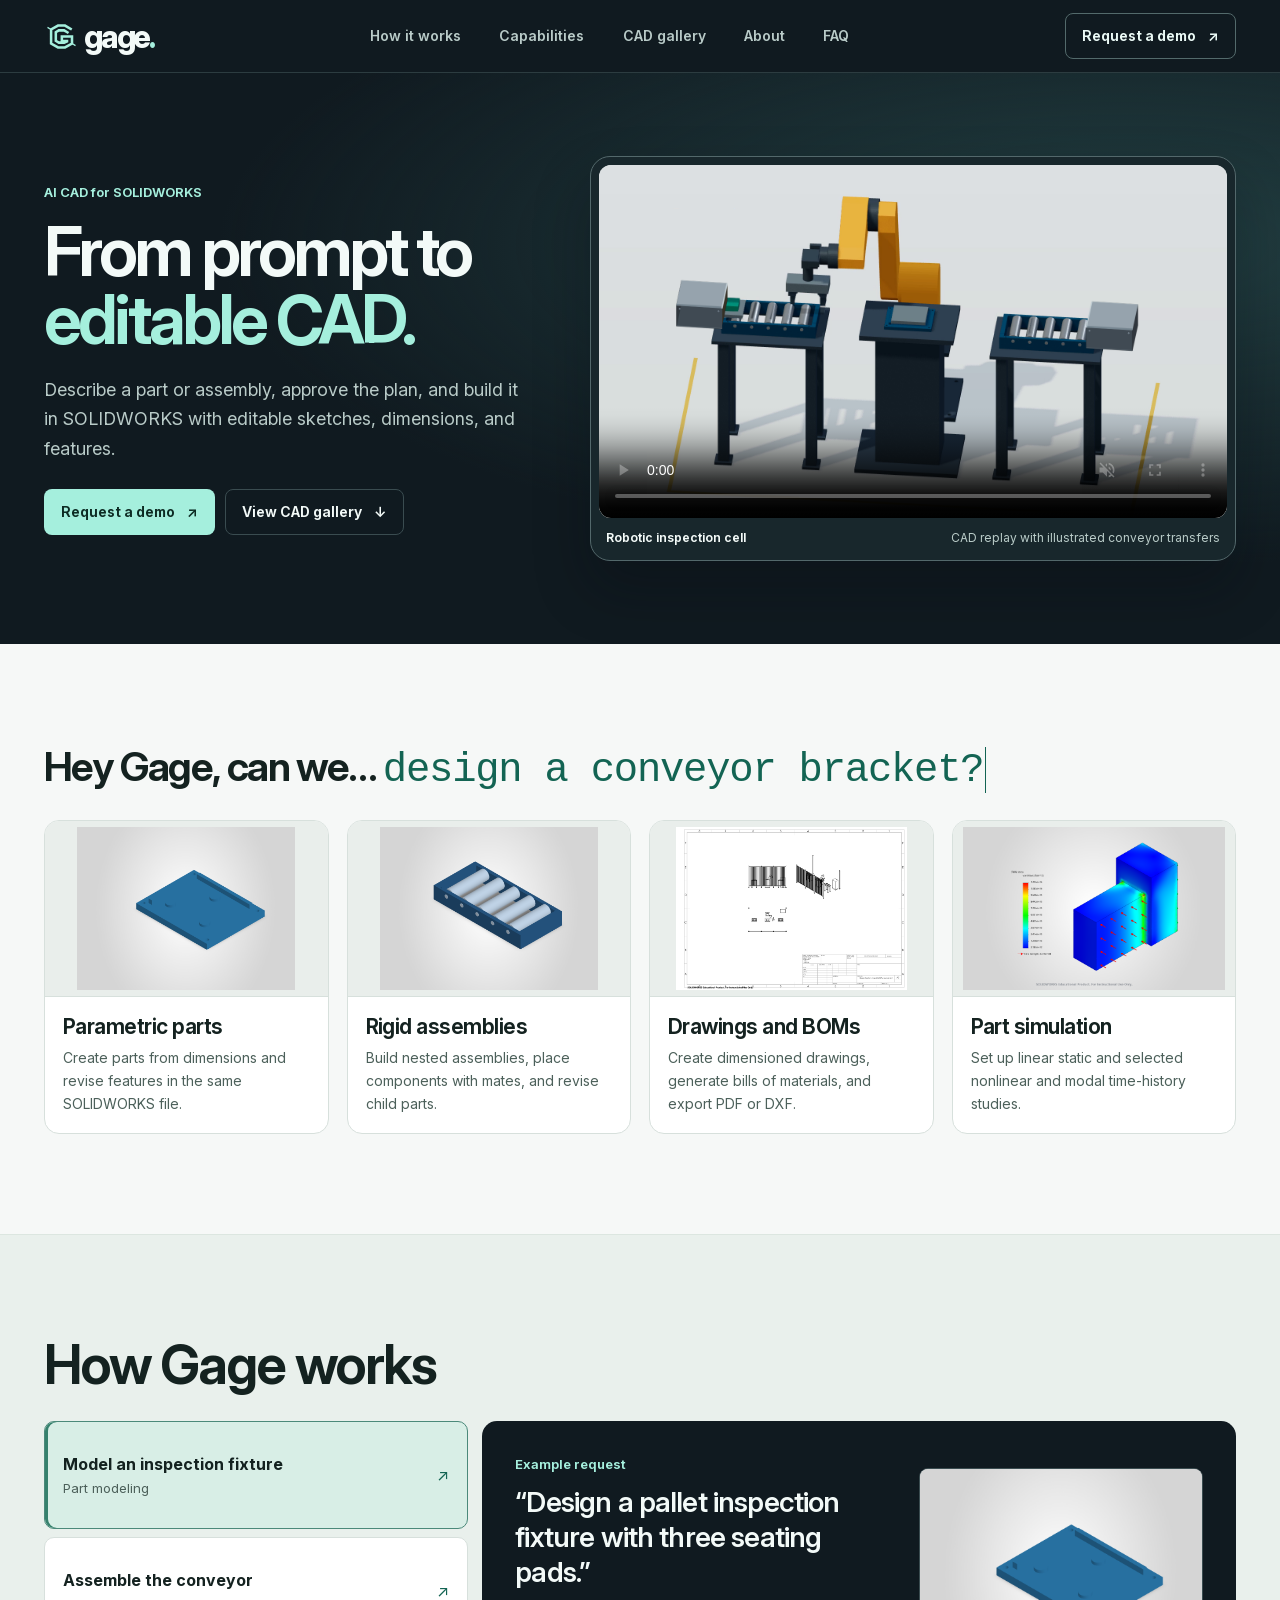
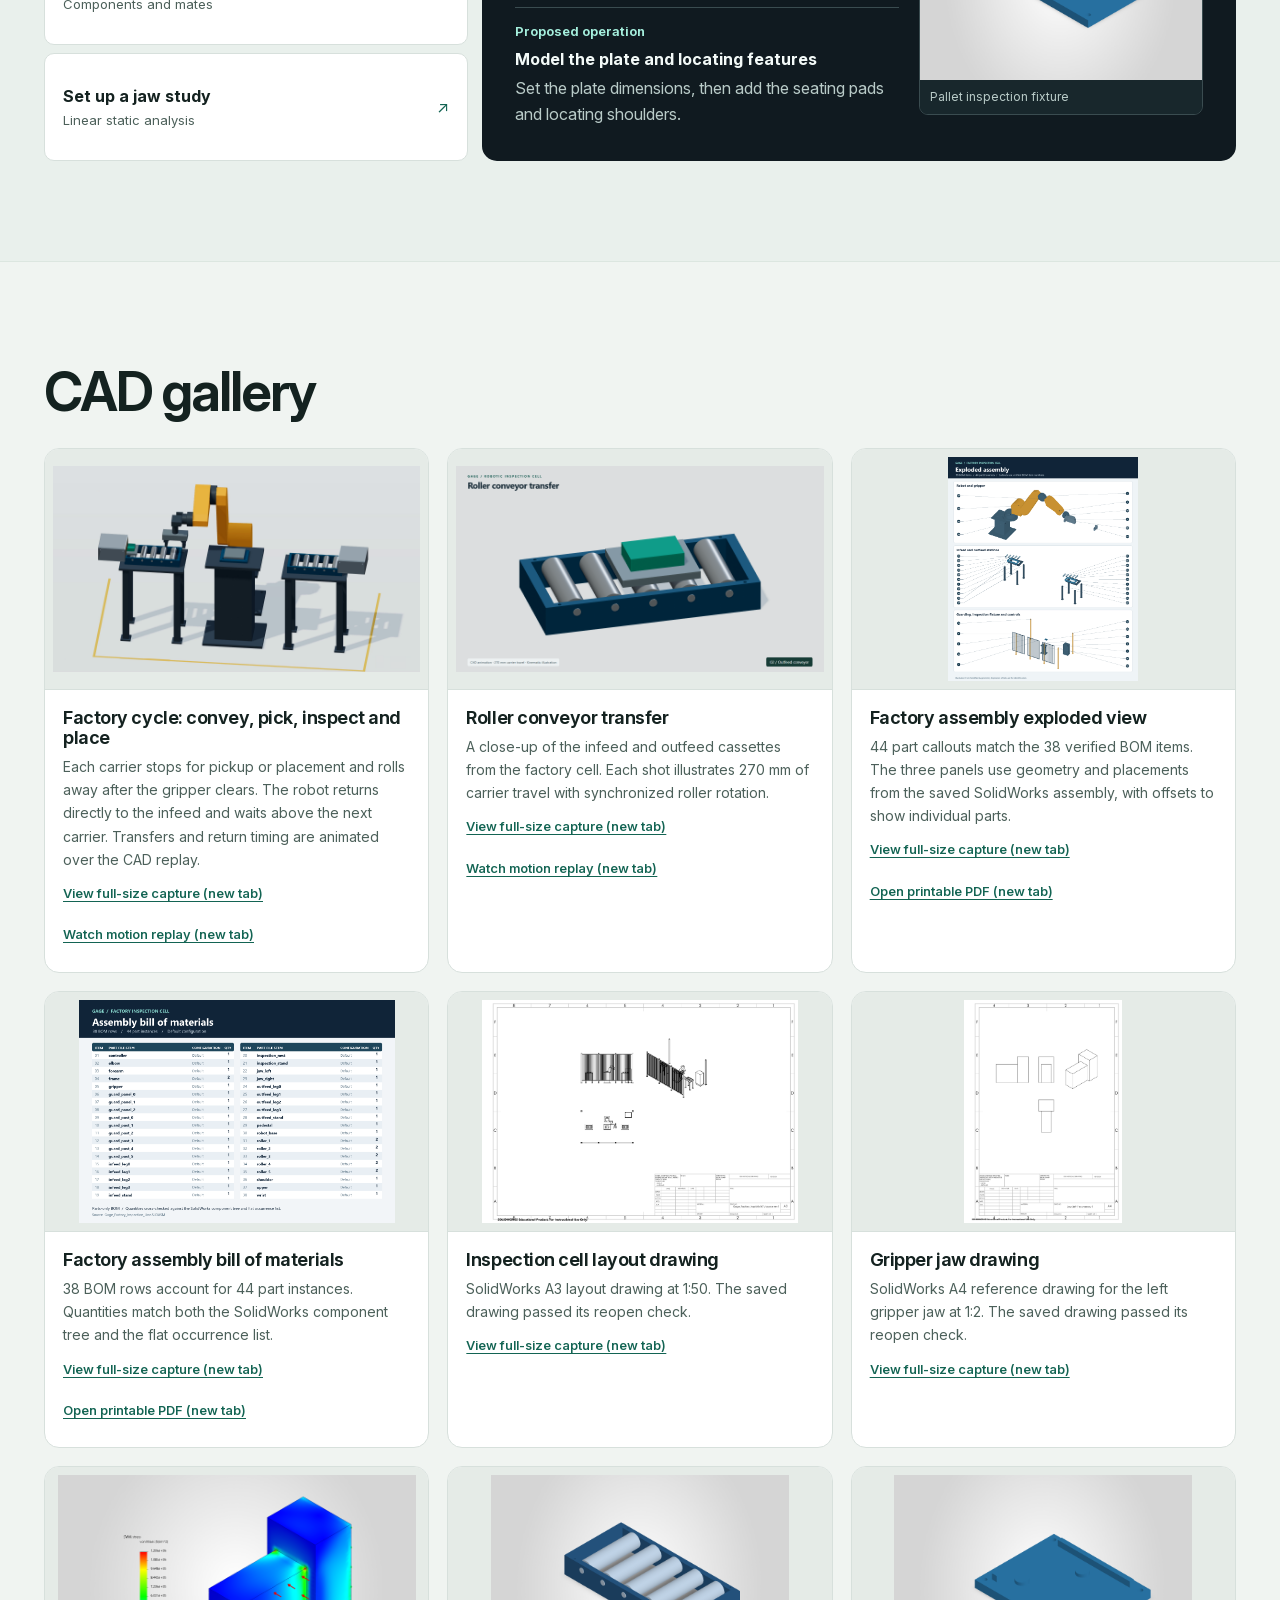
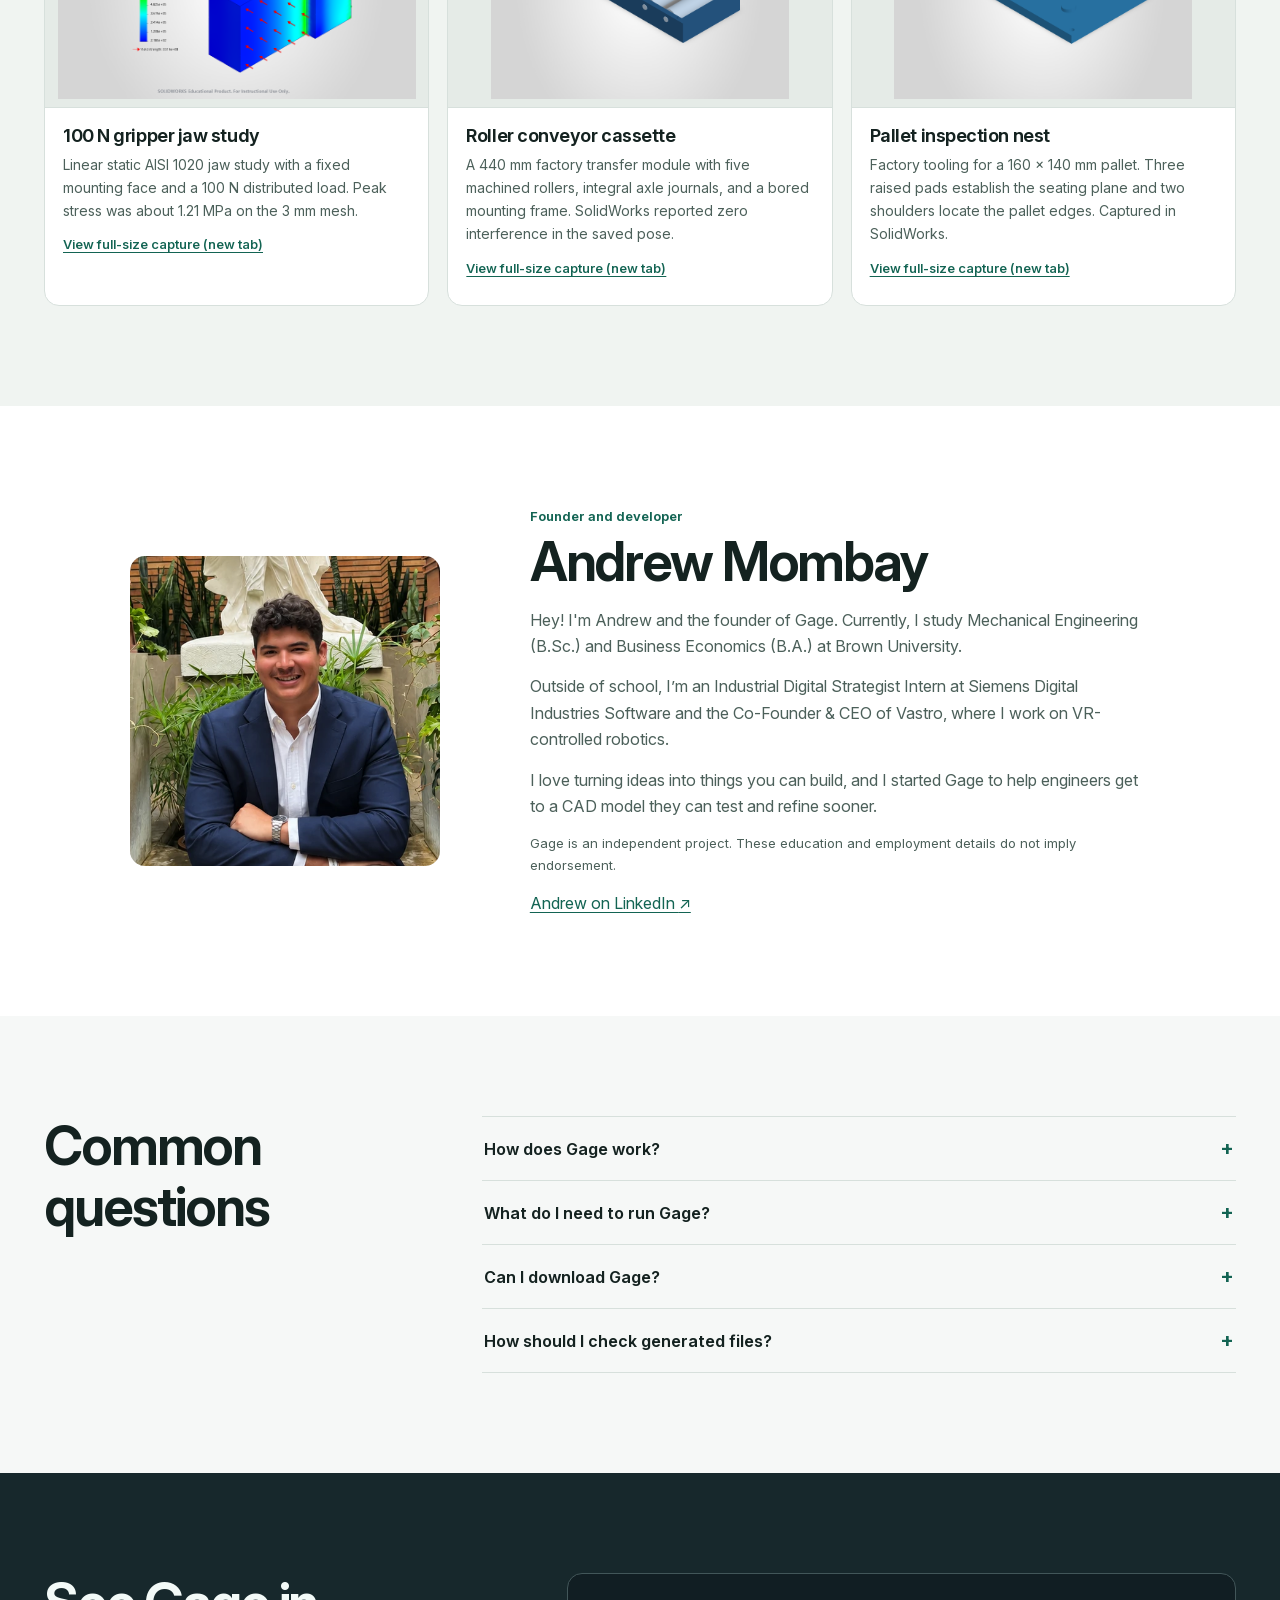
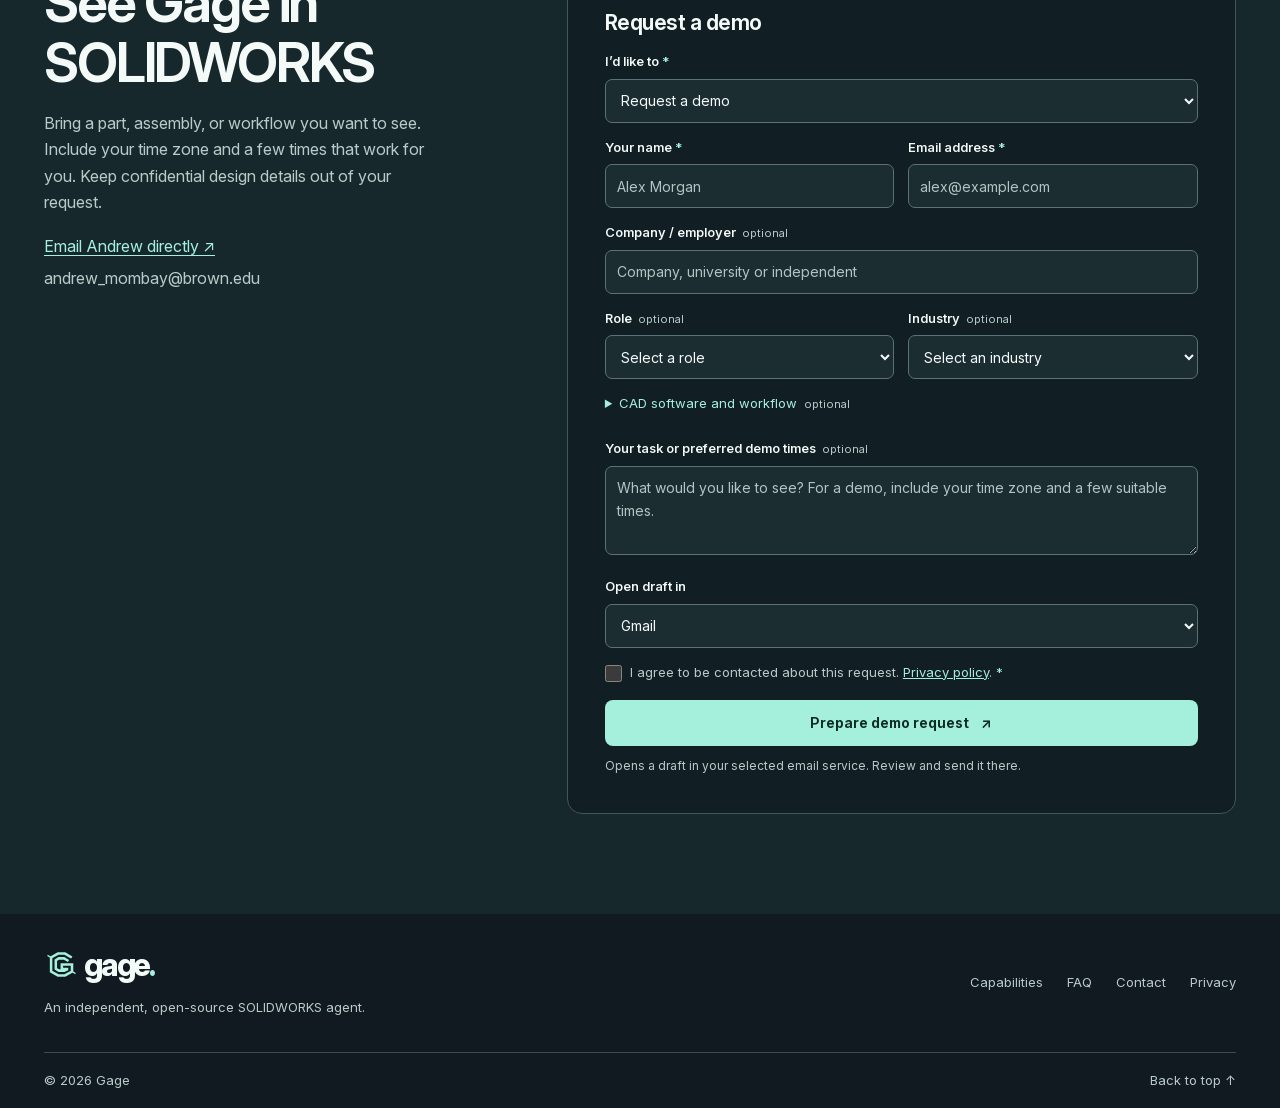
==== commit 312b57c2: "Match the rotating prompt to the heading size" ====
--- a/index.html
+++ b/index.html
@@ -14,7 +14,7 @@
   <link rel="icon" href="assets/favicon.svg" type="image/svg+xml" />
   <link rel="icon" href="assets/favicon-32.png" sizes="32x32" type="image/png" />
   <link rel="apple-touch-icon" href="assets/apple-touch-icon.png" />
-  <link rel="stylesheet" href="styles.css?v=20261117-inline-prompts" />
+  <link rel="stylesheet" href="styles.css?v=20261117-matched-prompts" />
   <script src="config.js?v=20261116-webmail-only" defer></script>
   <script src="script.js?v=20261117-inline-prompts" defer></script>
   <title>Gage — AI CAD for SOLIDWORKS</title>
--- a/styles.css
+++ b/styles.css
@@ -171,23 +171,25 @@
   margin-bottom: 26px;
 }
 .section-heading > p { max-width: 44ch; }
-.capability-prompts { width: 100%; min-width: 0; }
+.capability-prompts { width: 100%; min-width: 0; container-type: inline-size; }
 .capability-prompt-heading {
   display: grid;
-  font-size: clamp(23px, 4.3vw, 54px);
+  font-size: clamp(20px, 3vw, 44px);
+  font-size: clamp(20px, 3.4cqi, 44px);
   overflow-wrap: anywhere;
   text-wrap: wrap;
 }
 .capability-prompt-heading > span { grid-area: 1 / 1; min-width: 0; }
 .capability-prompt-response, .capability-prompt-examples {
   color: var(--accent);
-  font: clamp(15px, 2.15vw, 28px)/1.45 var(--mono);
+  font-family: var(--mono);
   letter-spacing: -.03em;
   overflow-wrap: anywhere;
 }
+.capability-prompt-response { font-weight: 400; }
 .capability-prompt-reserve { visibility: hidden; }
 .capability-prompt-caret { border-inline-start: 1px solid currentColor; margin-inline-start: 2px; }
-.capability-prompt-examples { margin: 10px 0 0; padding-inline-start: 20px; }
+.capability-prompt-examples { font-size: clamp(15px, 2.15vw, 28px); line-height: 1.45; margin: 10px 0 0; padding-inline-start: 20px; }
 .capability-grid, .media-grid { display: grid; gap: 18px; }
 .capability-grid { grid-template-columns: repeat(4, minmax(0, 1fr)); }
 .capability-card, .media-card {
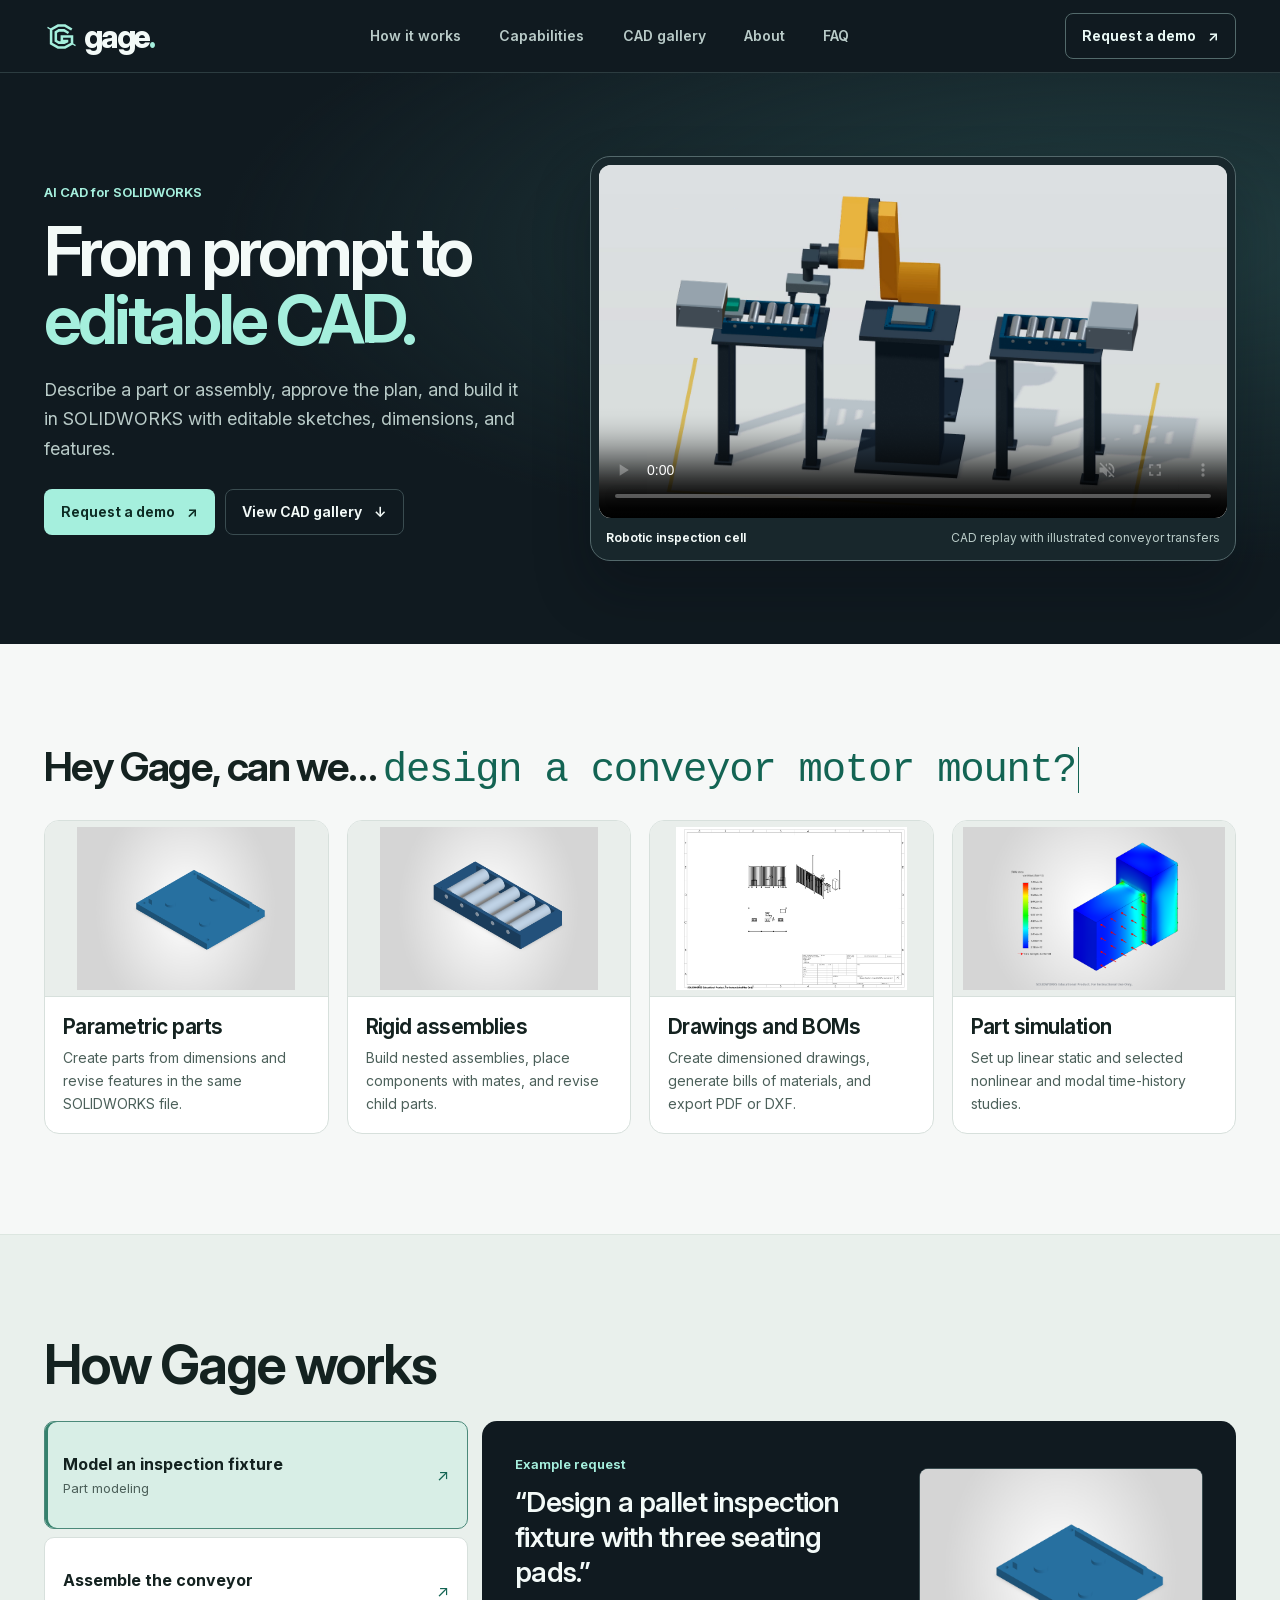
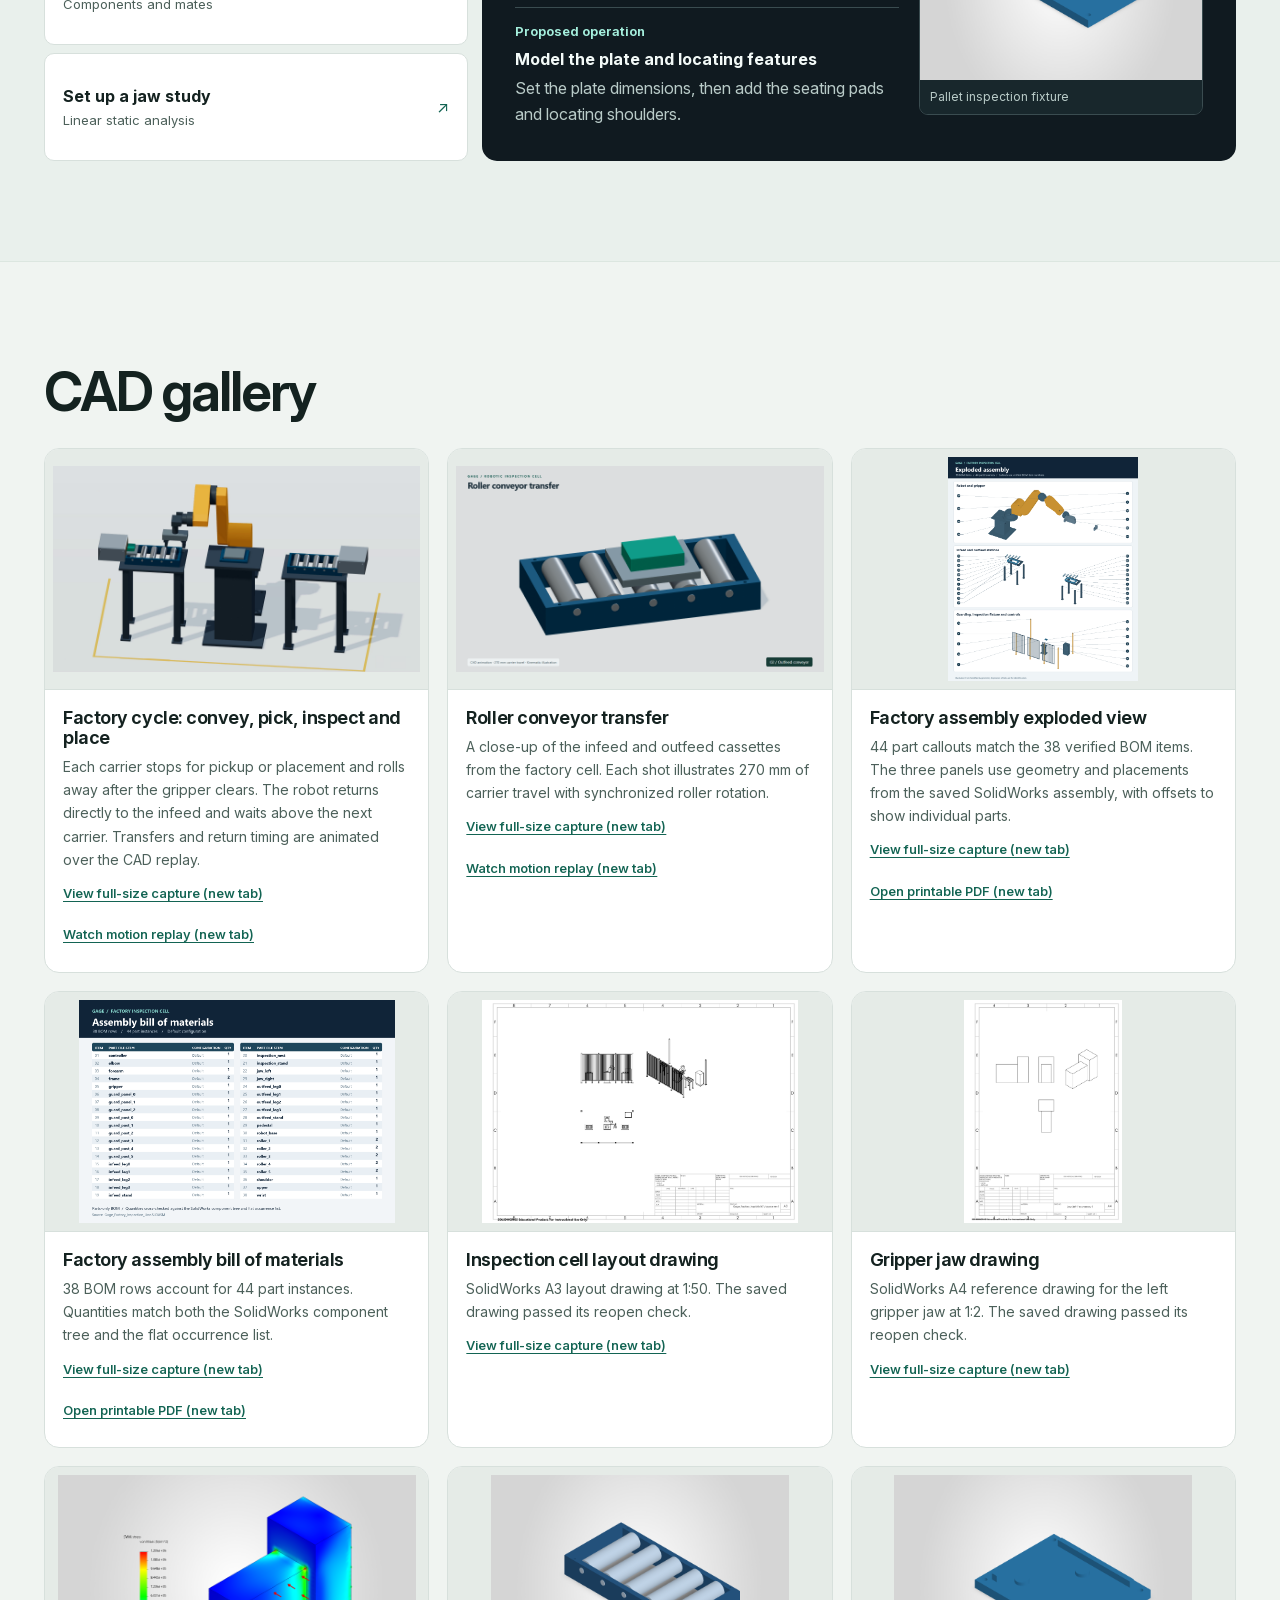
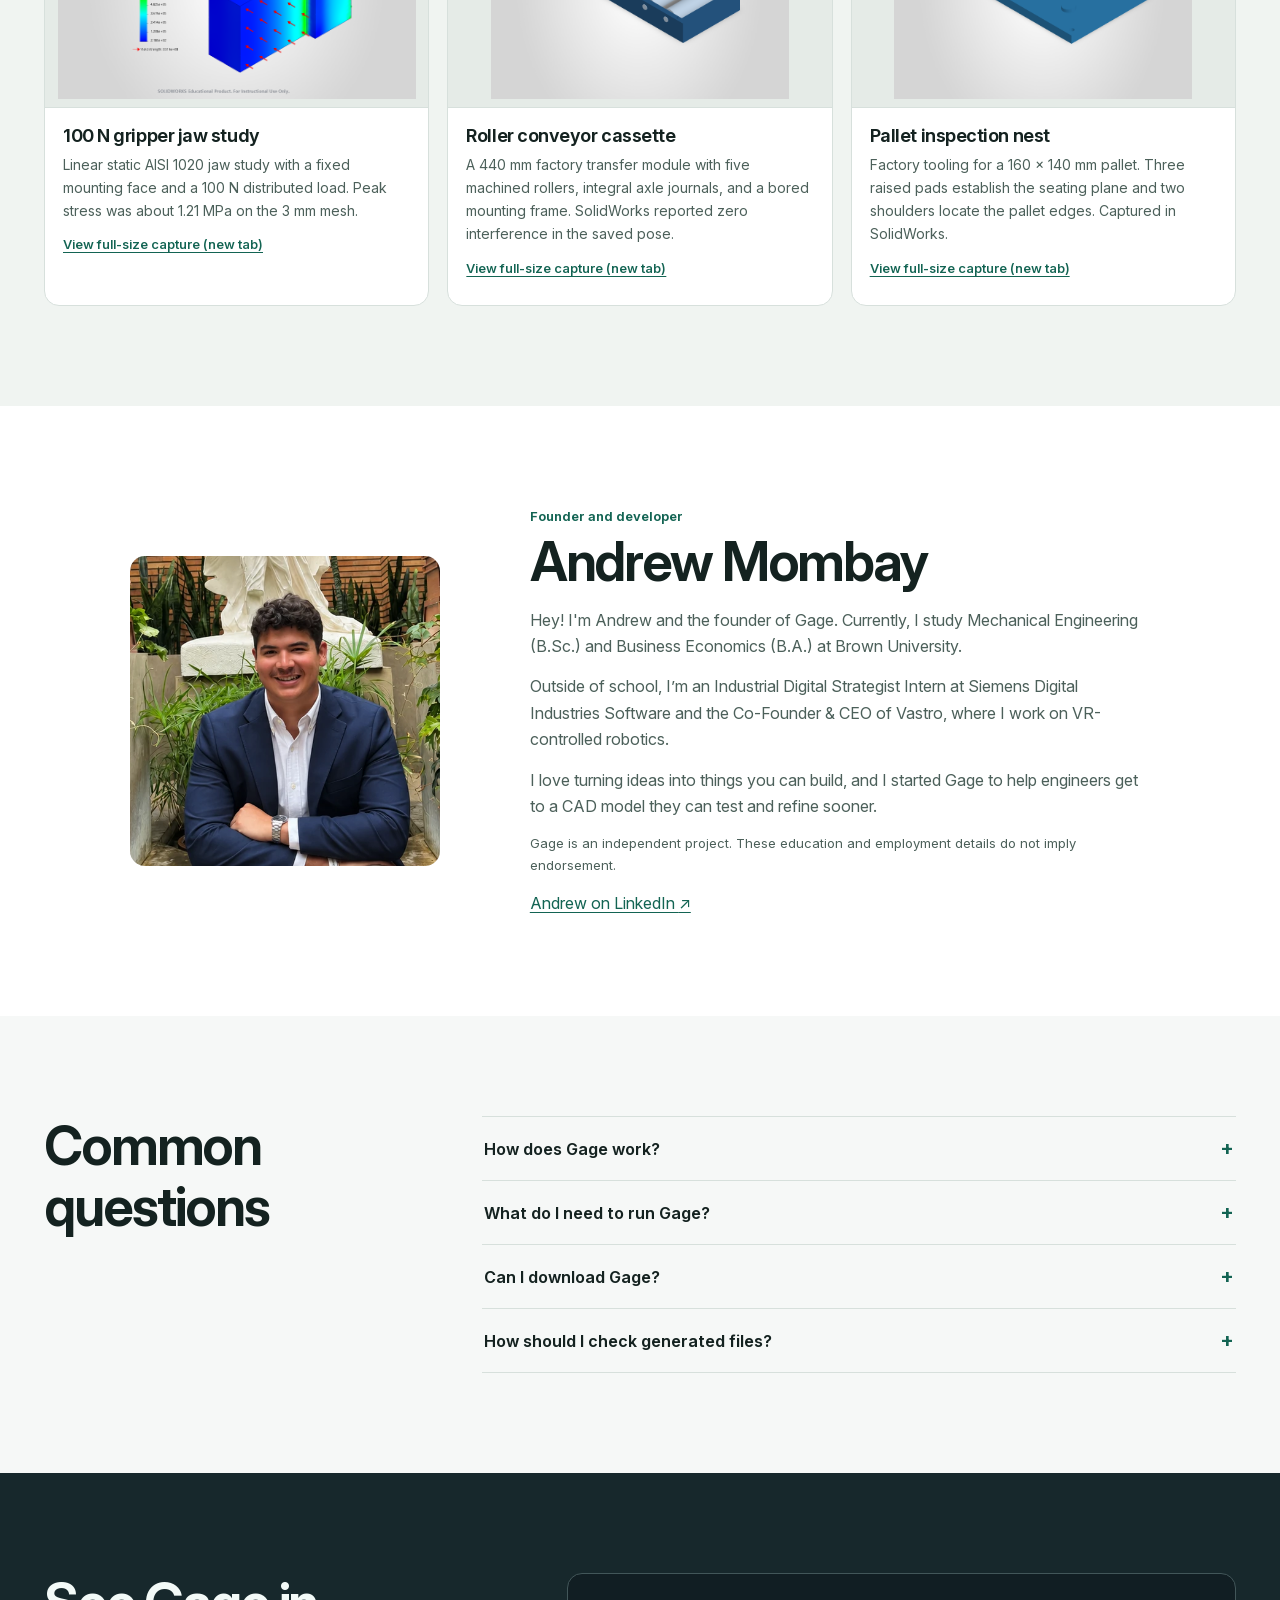
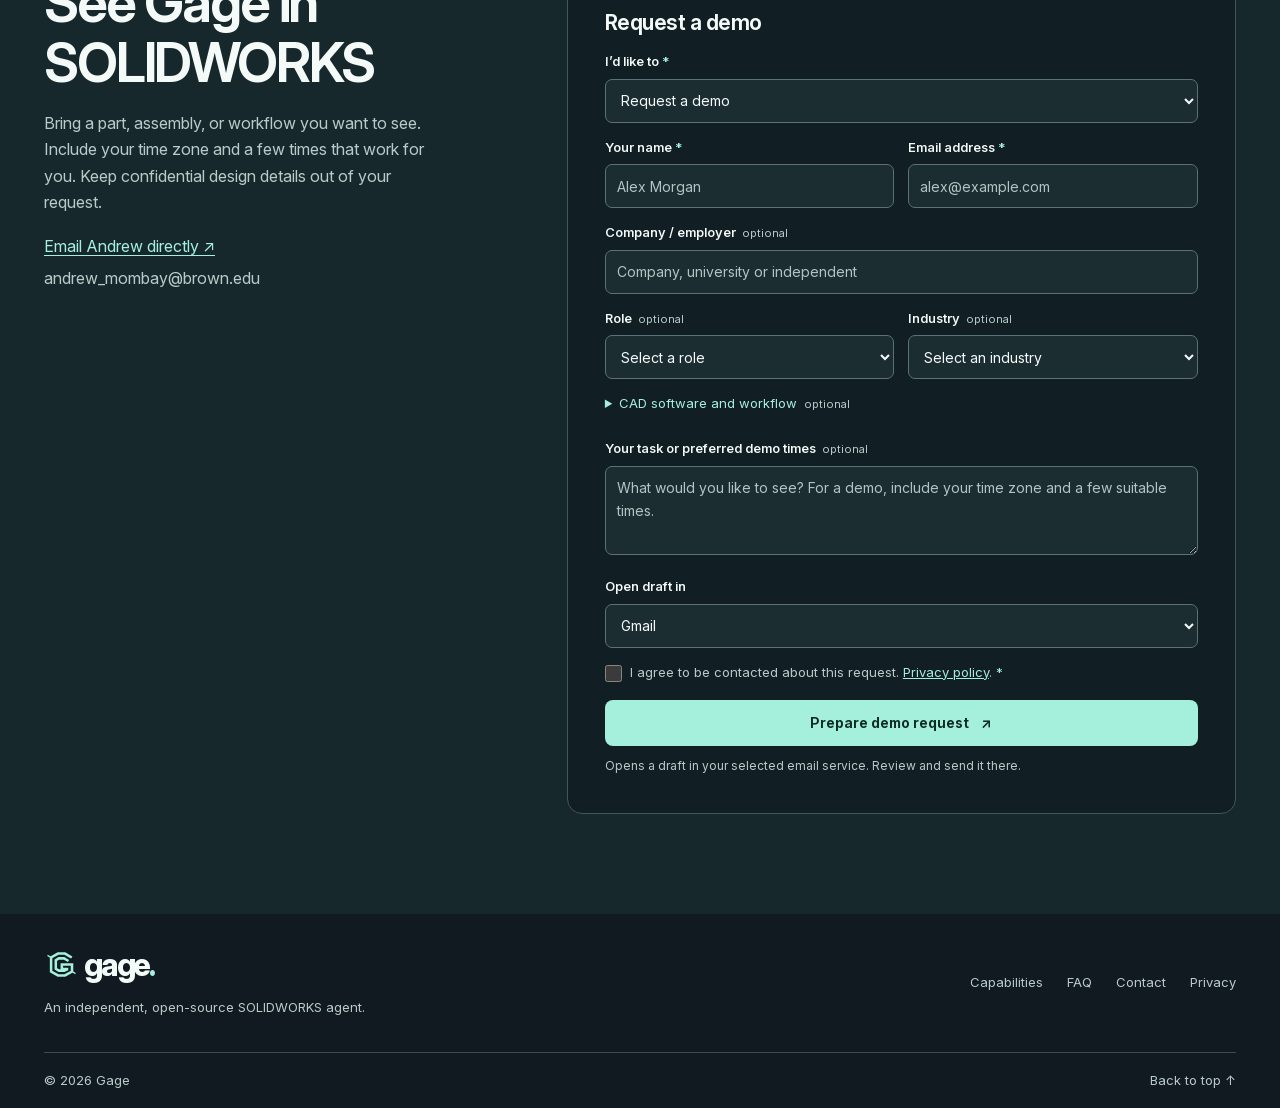
==== commit 4cd6cc45: "Use practical engineering examples in the rotating prompts" ====
--- a/index.html
+++ b/index.html
@@ -74,14 +74,14 @@
               <span><span data-prompt-prefix>Hey Gage, can we…</span> <span class="capability-prompt-response" aria-hidden="true" hidden><span data-prompt-text></span><span class="capability-prompt-caret"></span></span></span>
             </h2>
             <ul class="capability-prompt-examples">
-              <li>design a conveyor bracket?</li>
-              <li>build a gummy bear conveyor?</li>
-              <li>make a Rubik’s Cube?</li>
-              <li>make a rocket-shaped pen holder?</li>
-              <li>design a robot claw for snacks?</li>
+              <li>design a conveyor motor mount?</li>
+              <li>assemble a parallel-jaw gripper?</li>
+              <li>dimension a fixture drawing?</li>
               <li>simulate a gripper jaw under 100 N?</li>
-              <li>model a tiny drawbridge?</li>
-              <li>make a gear-driven desk fidget?</li>
+              <li>model a keyed drive shaft?</li>
+              <li>revise a mounting hole pattern?</li>
+              <li>check an assembly for interference?</li>
+              <li>generate a BOM for a robot cell?</li>
             </ul>
           </div>
         </div>
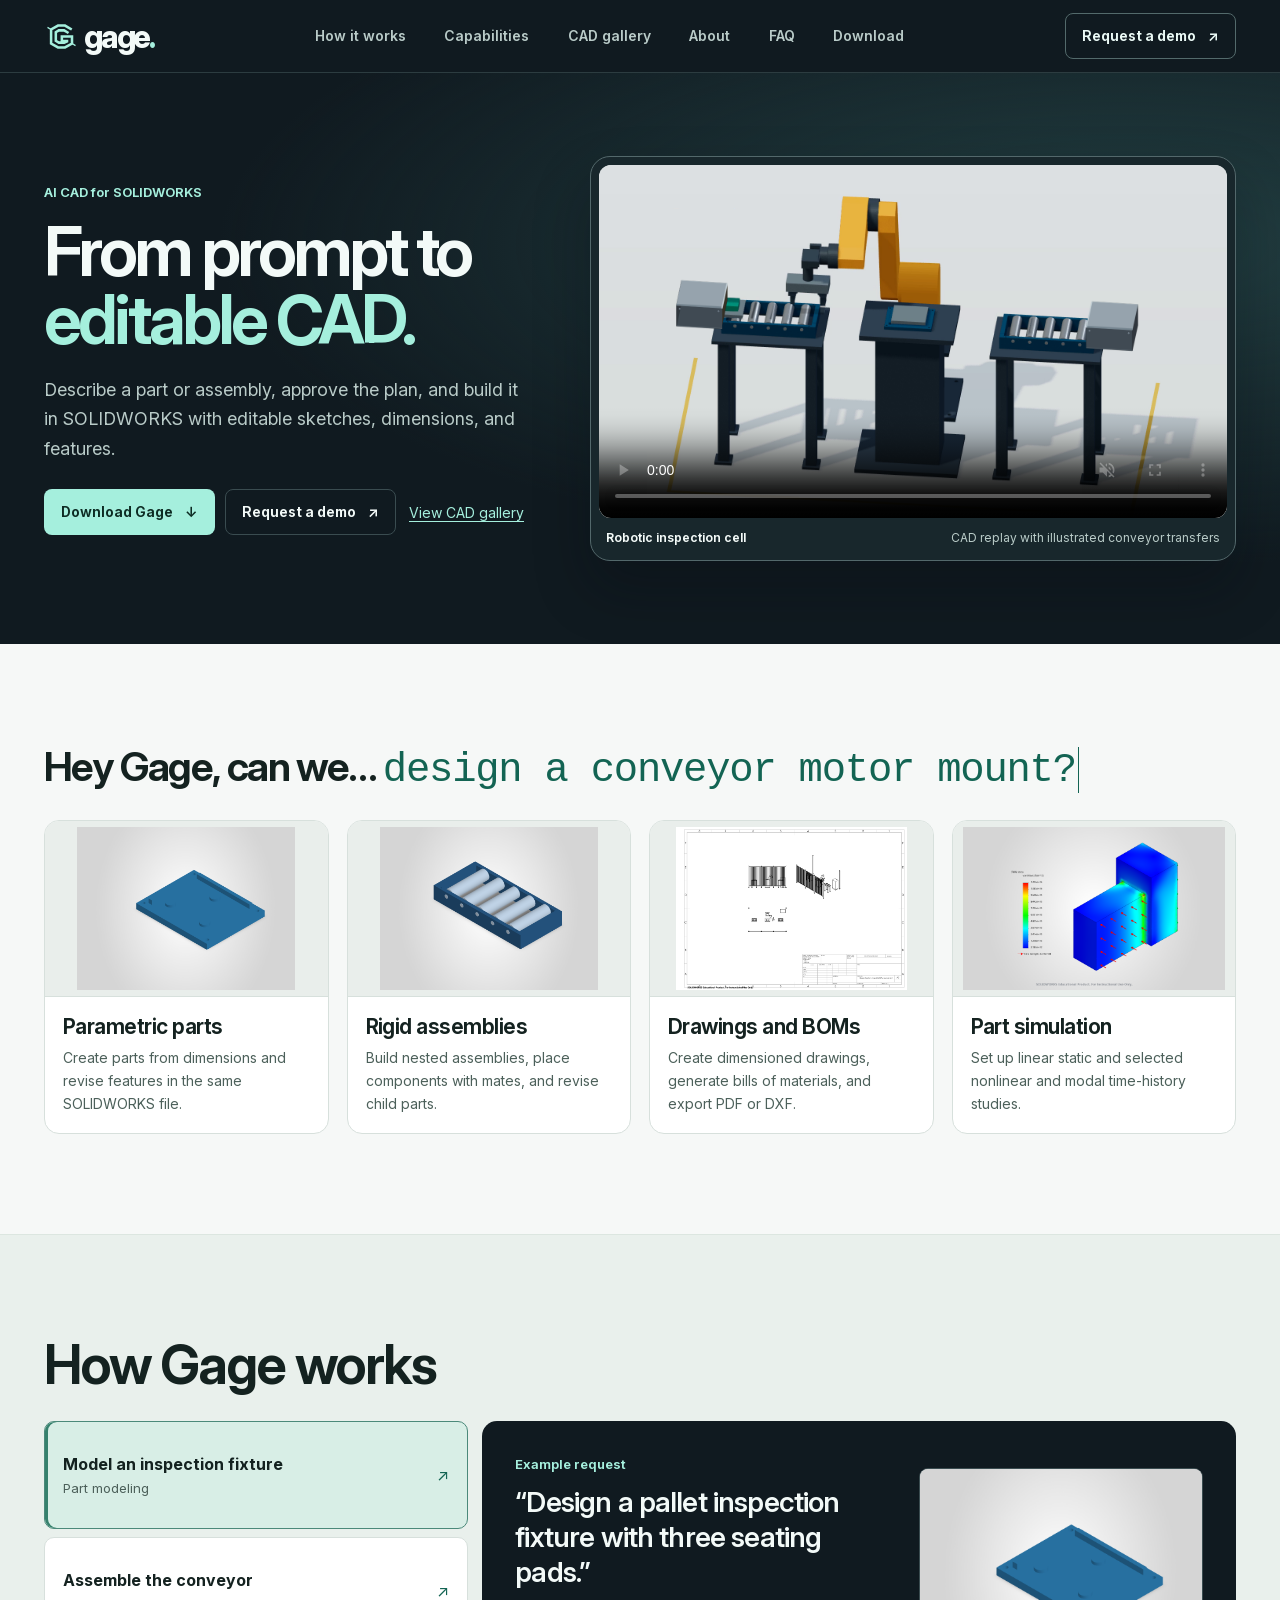
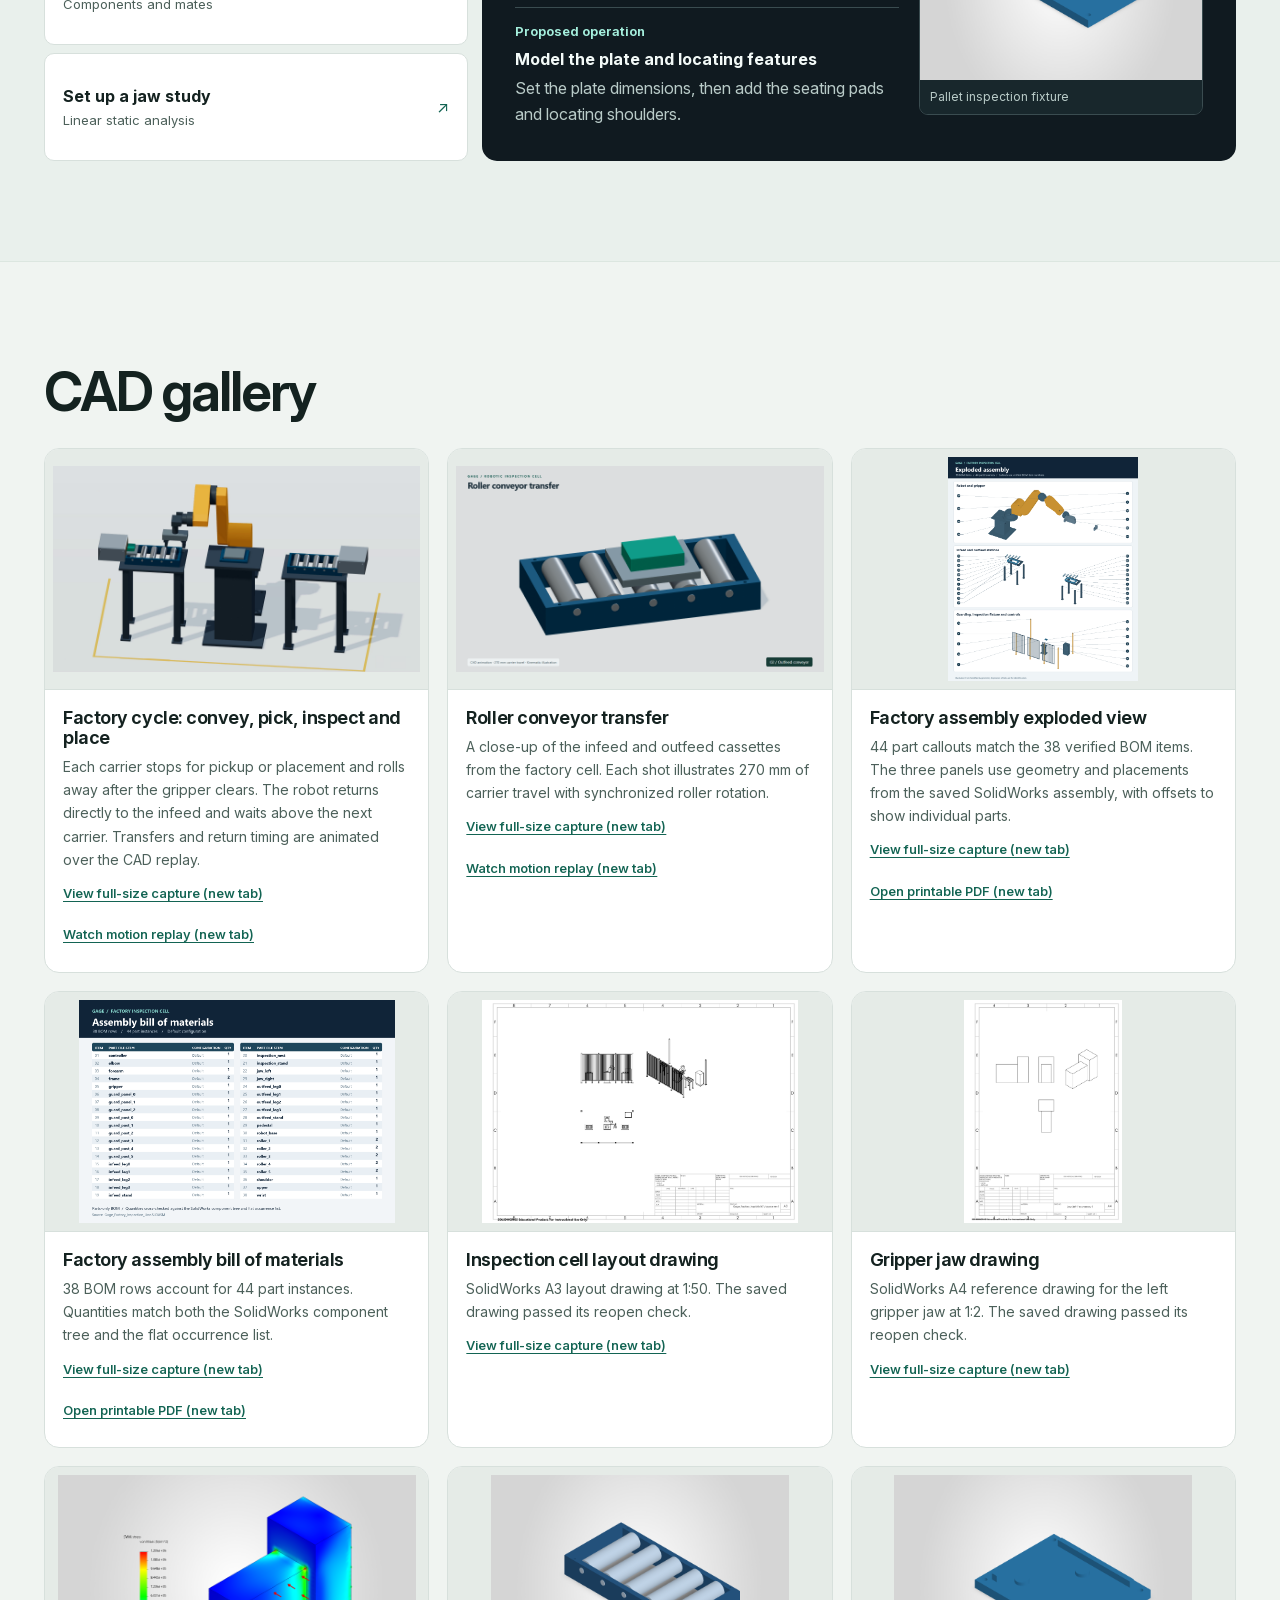
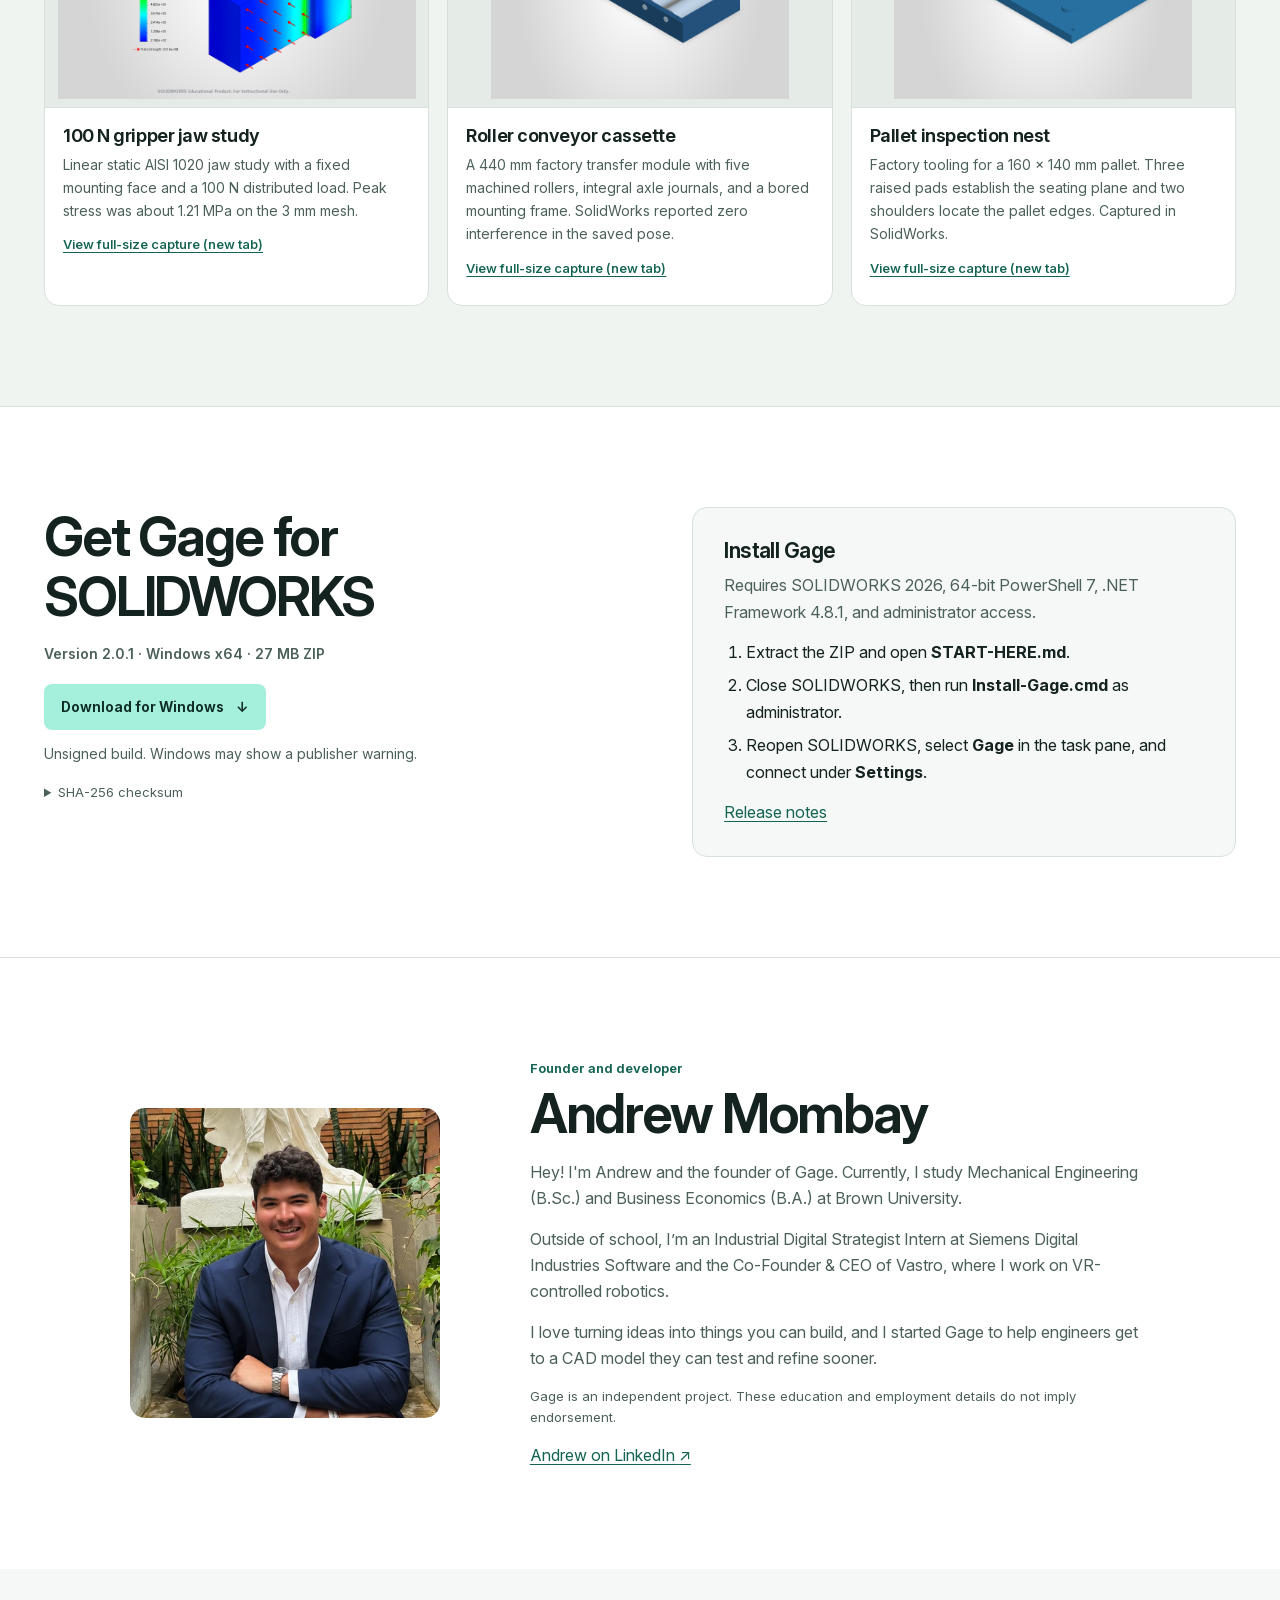
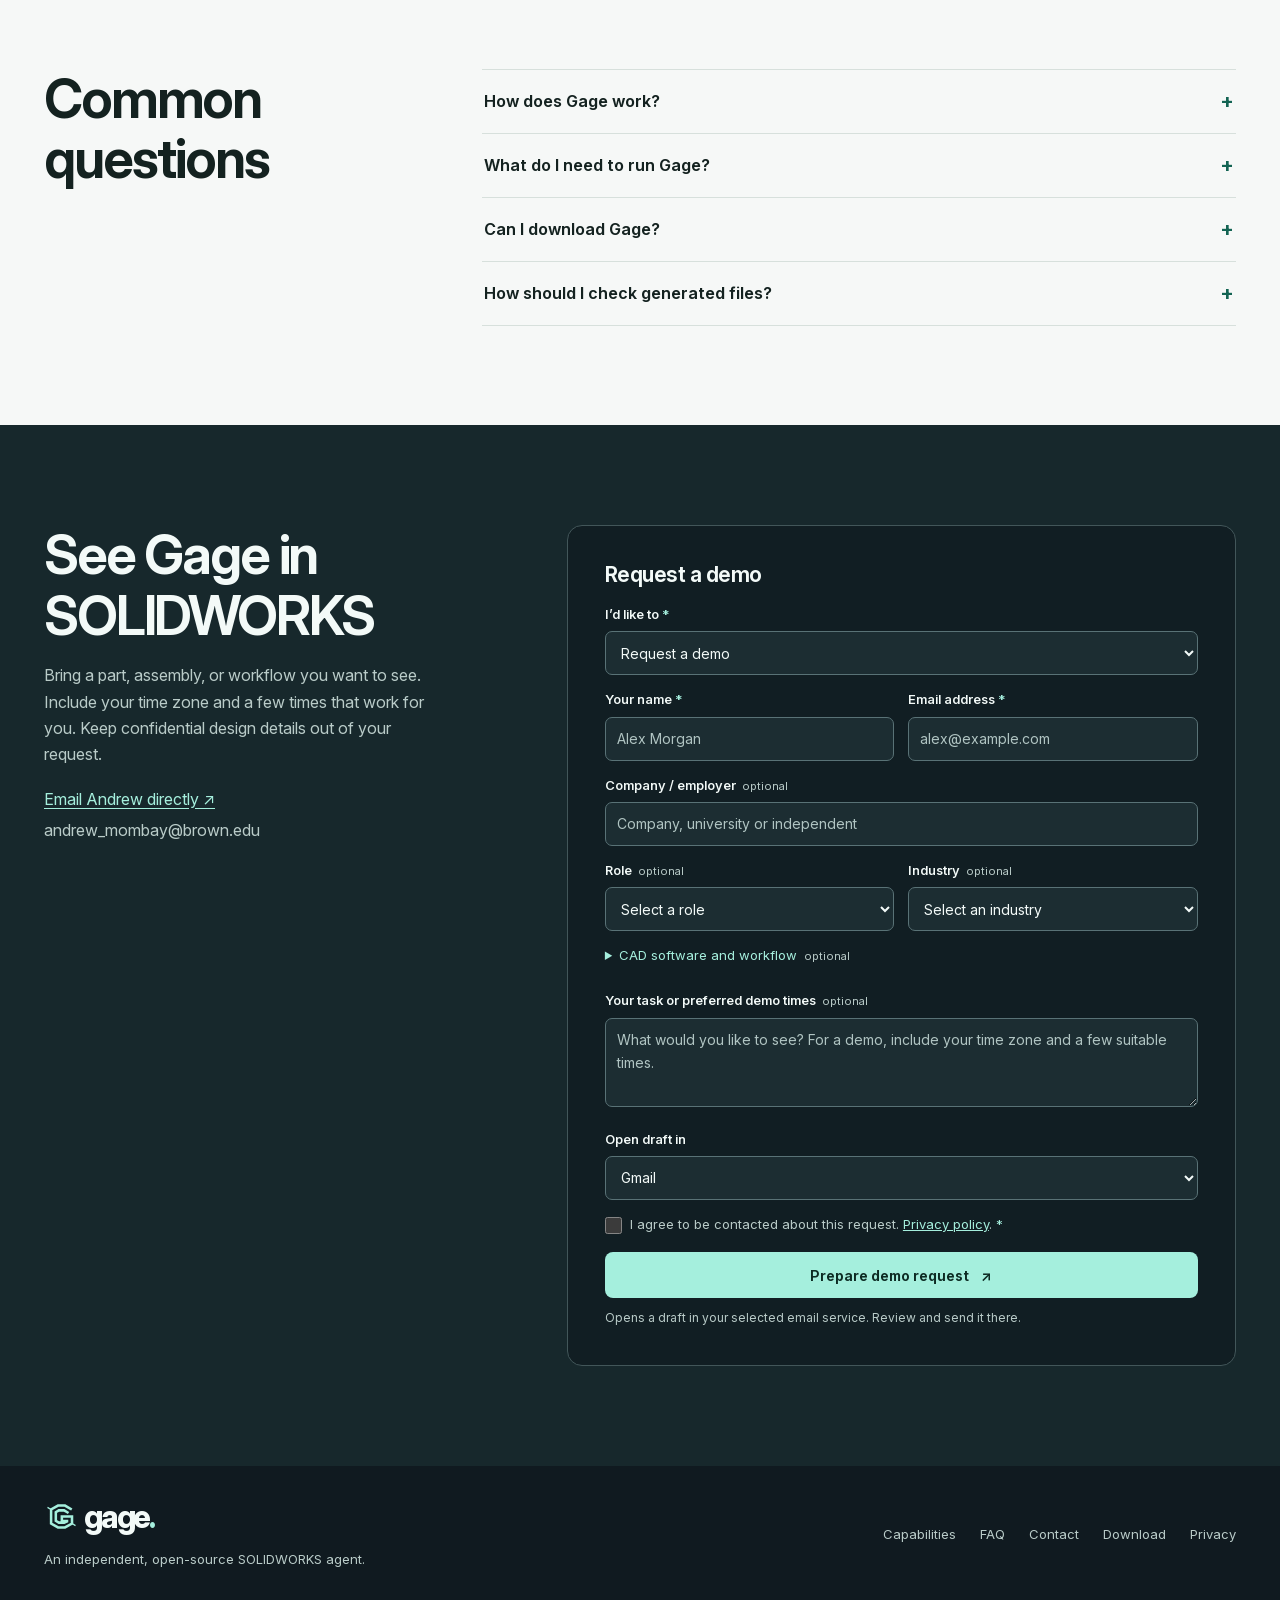
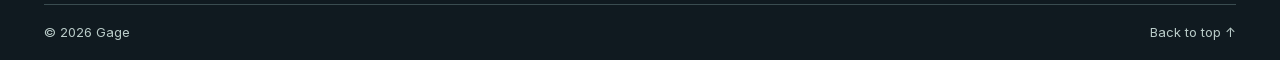
==== commit 75b2bda5: "Publish the Gage Windows download" ====
--- a/index.html
+++ b/index.html
@@ -14,7 +14,7 @@
   <link rel="icon" href="assets/favicon.svg" type="image/svg+xml" />
   <link rel="icon" href="assets/favicon-32.png" sizes="32x32" type="image/png" />
   <link rel="apple-touch-icon" href="assets/apple-touch-icon.png" />
-  <link rel="stylesheet" href="styles.css?v=20261117-matched-prompts" />
+  <link rel="stylesheet" href="styles.css?v=20261117-download" />
   <script src="config.js?v=20261116-webmail-only" defer></script>
   <script src="script.js?v=20261117-inline-prompts" defer></script>
   <title>Gage — AI CAD for SOLIDWORKS</title>
@@ -30,6 +30,7 @@
         <a href="#media-gallery" data-media-link hidden>CAD gallery</a>
         <a href="#about">About</a>
         <a href="#faq">FAQ</a>
+        <a href="#download">Download</a>
       </nav>
       <div class="nav-actions">
         <a class="nav-cta" href="#contact" data-demo-request>Request a demo <span aria-hidden="true">↗</span></a>
@@ -42,10 +43,11 @@
       <a href="#media-gallery" data-media-link hidden>CAD gallery</a>
       <a href="#about">About</a>
       <a href="#faq">FAQ</a>
+      <a href="#download">Download</a>
       <a href="#contact" data-demo-request>Request a demo</a>
     </nav>
   </header>
-  <noscript><nav class="no-script-nav container" aria-label="Navigation without JavaScript"><a href="#capabilities">Capabilities</a><a href="#workflow">How it works</a><a href="#faq">FAQ</a><a href="#contact">Contact</a></nav></noscript>
+  <noscript><nav class="no-script-nav container" aria-label="Navigation without JavaScript"><a href="#capabilities">Capabilities</a><a href="#workflow">How it works</a><a href="#faq">FAQ</a><a href="#download">Download</a><a href="#contact">Contact</a></nav></noscript>
 
   <main id="main" tabindex="-1">
     <section class="hero dark-section" aria-labelledby="hero-heading">
@@ -55,8 +57,9 @@
           <h1 id="hero-heading">From prompt to <em>editable CAD.</em></h1>
           <p class="hero-lede">Describe a part or assembly, approve the plan, and build it in SOLIDWORKS with editable sketches, dimensions, and features.</p>
           <div class="hero-buttons">
-            <a class="btn btn-primary" href="#contact" data-demo-request>Request a demo <span aria-hidden="true">↗</span></a>
-            <a class="btn btn-ghost" href="#media-gallery" data-media-link hidden>View CAD gallery <span aria-hidden="true">↓</span></a>
+            <a class="btn btn-primary" href="#download">Download Gage <span aria-hidden="true">&#8595;</span></a>
+            <a class="btn btn-ghost" href="#contact" data-demo-request>Request a demo <span aria-hidden="true">&#8599;</span></a>
+            <a class="text-link" href="#media-gallery" data-media-link hidden>View CAD gallery</a>
           </div>
         </div>
         <figure class="hero-visual">
@@ -148,6 +151,31 @@
       </div>
     </section>
 
+    <section class="section download-section" id="download" aria-labelledby="download-title">
+      <div class="container download-layout">
+        <div class="download-copy">
+          <h2 id="download-title">Get Gage for SOLIDWORKS</h2>
+          <p id="download-platform" class="download-platform">Version 2.0.1 &middot; Windows x64 &middot; 27 MB ZIP</p>
+          <a id="download-zip" class="btn btn-primary" href="https://github.com/amombay/gage-website/releases/download/gage-v2.0.1-20261117/Gage-2.0.1-Windows-x64.zip" aria-describedby="download-platform download-status">Download for Windows <span aria-hidden="true">&#8595;</span></a>
+          <p id="download-status">Unsigned build. Windows may show a publisher warning.</p>
+          <details class="download-checksum">
+            <summary>SHA-256 checksum</summary>
+            <code>bc1644576411f4a269157f6a27cdca7e01ab1928f8f4f4a1c0ac9249234a1027</code>
+          </details>
+        </div>
+        <div class="download-install">
+          <h3>Install Gage</h3>
+          <p>Requires SOLIDWORKS 2026, 64-bit PowerShell 7, .NET Framework 4.8.1, and administrator access.</p>
+          <ol>
+            <li>Extract the ZIP and open <strong>START-HERE.md</strong>.</li>
+            <li>Close SOLIDWORKS, then run <strong>Install-Gage.cmd</strong> as administrator.</li>
+            <li>Reopen SOLIDWORKS, select <strong>Gage</strong> in the task pane, and connect under <strong>Settings</strong>.</li>
+          </ol>
+          <a class="text-link" href="https://github.com/amombay/gage-website/releases/tag/gage-v2.0.1-20261117">Release notes</a>
+        </div>
+      </div>
+    </section>
+
     <section class="section about-section" id="about" aria-labelledby="about-title">
       <div class="container about-layout">
         <div class="founder-photo">
@@ -176,7 +204,7 @@
             <p>In Gage’s Settings, select <strong>Connect OpenAI account…</strong> to use your Codex allowance, or <strong>Use OpenAI API key…</strong> to bill planning to your OpenAI API project.</p>
             <p>Simulation also requires the relevant SOLIDWORKS Simulation license.</p>
           </details>
-          <details><summary>Can I download Gage?</summary><p><a href="#contact" data-demo-request>Request a demo</a> to see Gage in SOLIDWORKS.</p></details>
+          <details><summary>Can I download Gage?</summary><p><a href="#download">Download Gage for Windows</a> and follow the installation steps to add it to SOLIDWORKS 2026.</p></details>
           <details><summary>How should I check generated files?</summary><p>Use disposable copies while evaluating a workflow. Check dimensions, mates, drawing references, and simulation inputs before relying on the results. Recovery from a crash during a native save remains unverified.</p></details>
         </div>
       </div>
@@ -228,6 +256,7 @@
         <a href="#capabilities">Capabilities</a>
         <a href="#faq">FAQ</a>
         <a href="#contact">Contact</a>
+        <a href="#download">Download</a>
         <a href="privacy.html">Privacy</a>
       </nav>
     </div>
--- a/styles.css
+++ b/styles.css
@@ -140,7 +140,8 @@
 }
 .hero h1 em { display: block; color: var(--mint); font-style: normal; }
 .hero-lede { max-width: 44ch; font-size: clamp(16px, 1.4vw, 19px); }
-.hero-buttons { display: flex; flex-wrap: wrap; gap: 10px; margin-top: 26px; }
+.hero-buttons { display: flex; flex-wrap: wrap; align-items: center; gap: 10px; margin-top: 26px; }
+.hero-buttons .text-link { font-size: 14px; padding: 8px 3px; }
 .hero-visual {
   min-width: 0;
   overflow: hidden;
@@ -295,6 +296,29 @@
 .about-layout p:not(.eyebrow) { margin-top: 14px; }
 .founder-independence { font-size: 13px; }
 .about-layout .text-link { display: inline-block; margin-top: 14px; }
+
+.download-section { background: var(--white); border-block: 1px solid var(--line); }
+.download-layout {
+  display: grid;
+  grid-template-columns: minmax(0, 1.04fr) minmax(0, .96fr);
+  gap: clamp(24px, 4.6vw, 70px);
+  align-items: start;
+}
+.download-copy h2 { max-width: 22ch; text-wrap: wrap; }
+.download-platform { margin: 14px 0 19px; font-size: 14px; font-weight: 600; }
+#download-status { margin-top: 12px; font-size: 14px; }
+.download-checksum { margin-top: 12px; color: var(--muted); font-size: 13px; }
+.download-checksum summary { cursor: pointer; width: fit-content; padding-block: 5px; }
+.download-checksum code { display: block; overflow-wrap: anywhere; color: var(--ink); padding-top: 4px; font-family: var(--mono); }
+.download-install {
+  padding: clamp(20px, 3vw, 31px);
+  border: 1px solid var(--line);
+  border-radius: var(--radius);
+  background: var(--paper);
+}
+.download-install h3 { margin-bottom: 10px; }
+.download-install ol { padding-inline-start: 22px; margin: 14px 0; }
+.download-install li + li { margin-top: 7px; }
 
 .faq-layout { display: grid; grid-template-columns: minmax(0, .7fr) minmax(0, 1.3fr); gap: 32px; }
 .faq-list { border-top: 1px solid var(--line); }
@@ -389,7 +413,7 @@
   .mobile-nav a { padding: 10px 3px; min-height: 44px; color: var(--muted); }
   .hero-layout { grid-template-columns: 1fr; gap: 28px; }
   .hero h1 { font-size: clamp(44px, 8vw, 72px); }
-  .faq-layout, .contact-layout { grid-template-columns: 1fr; gap: 22px; }
+  .faq-layout, .contact-layout, .download-layout { grid-template-columns: 1fr; gap: 22px; }
 }
 
 @media (max-width: 570px) {
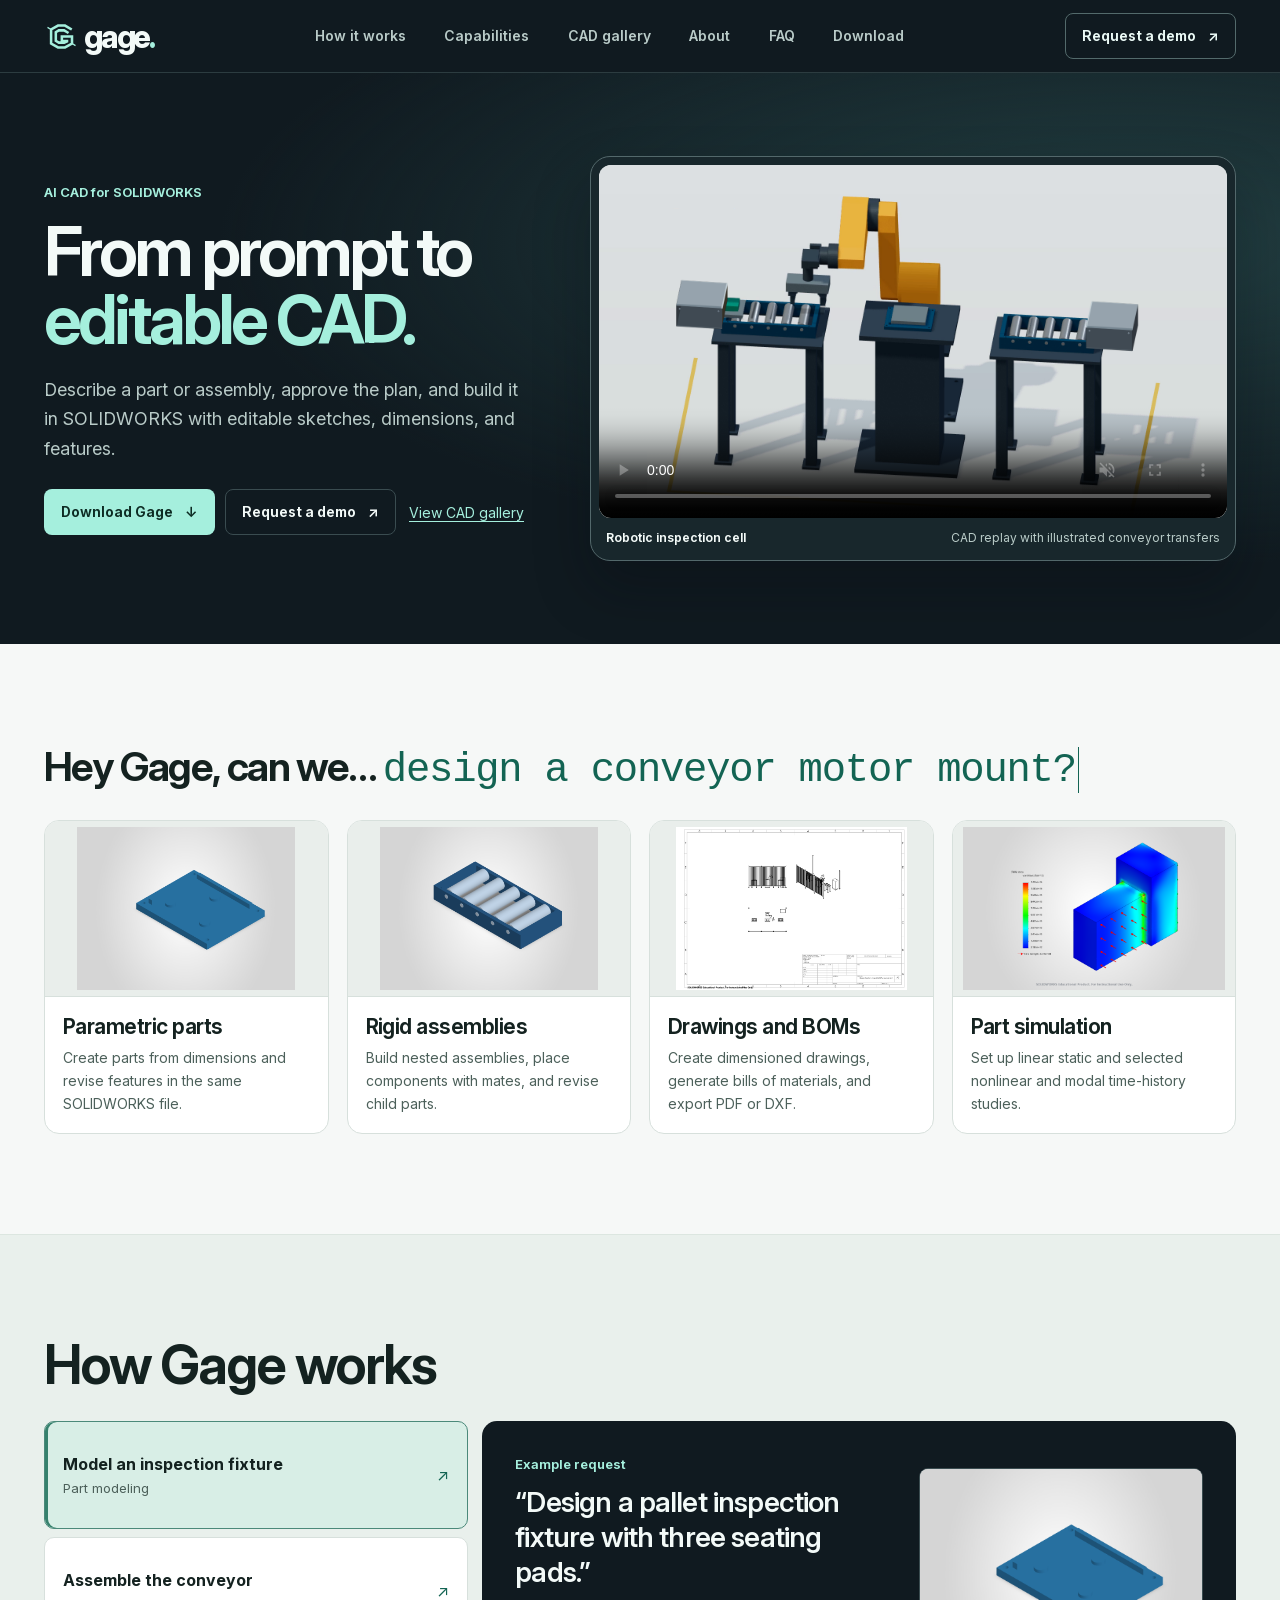
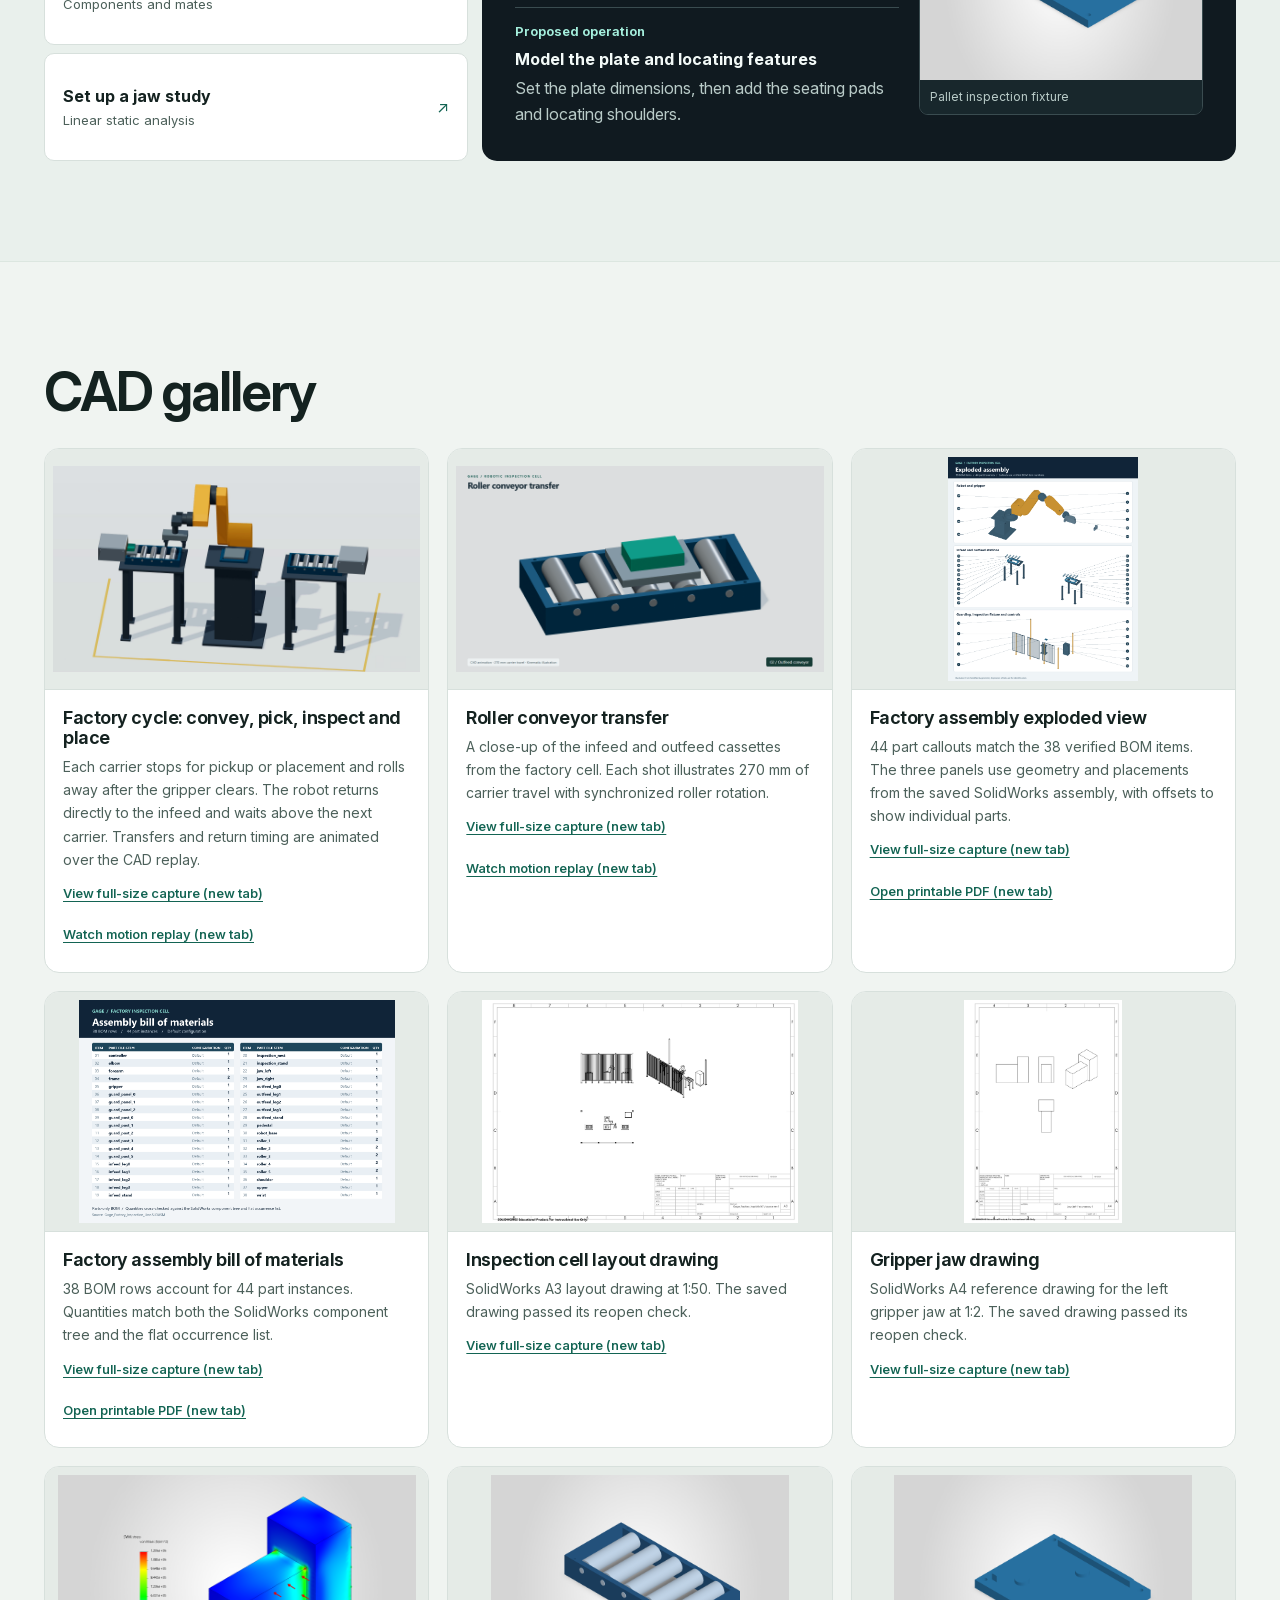
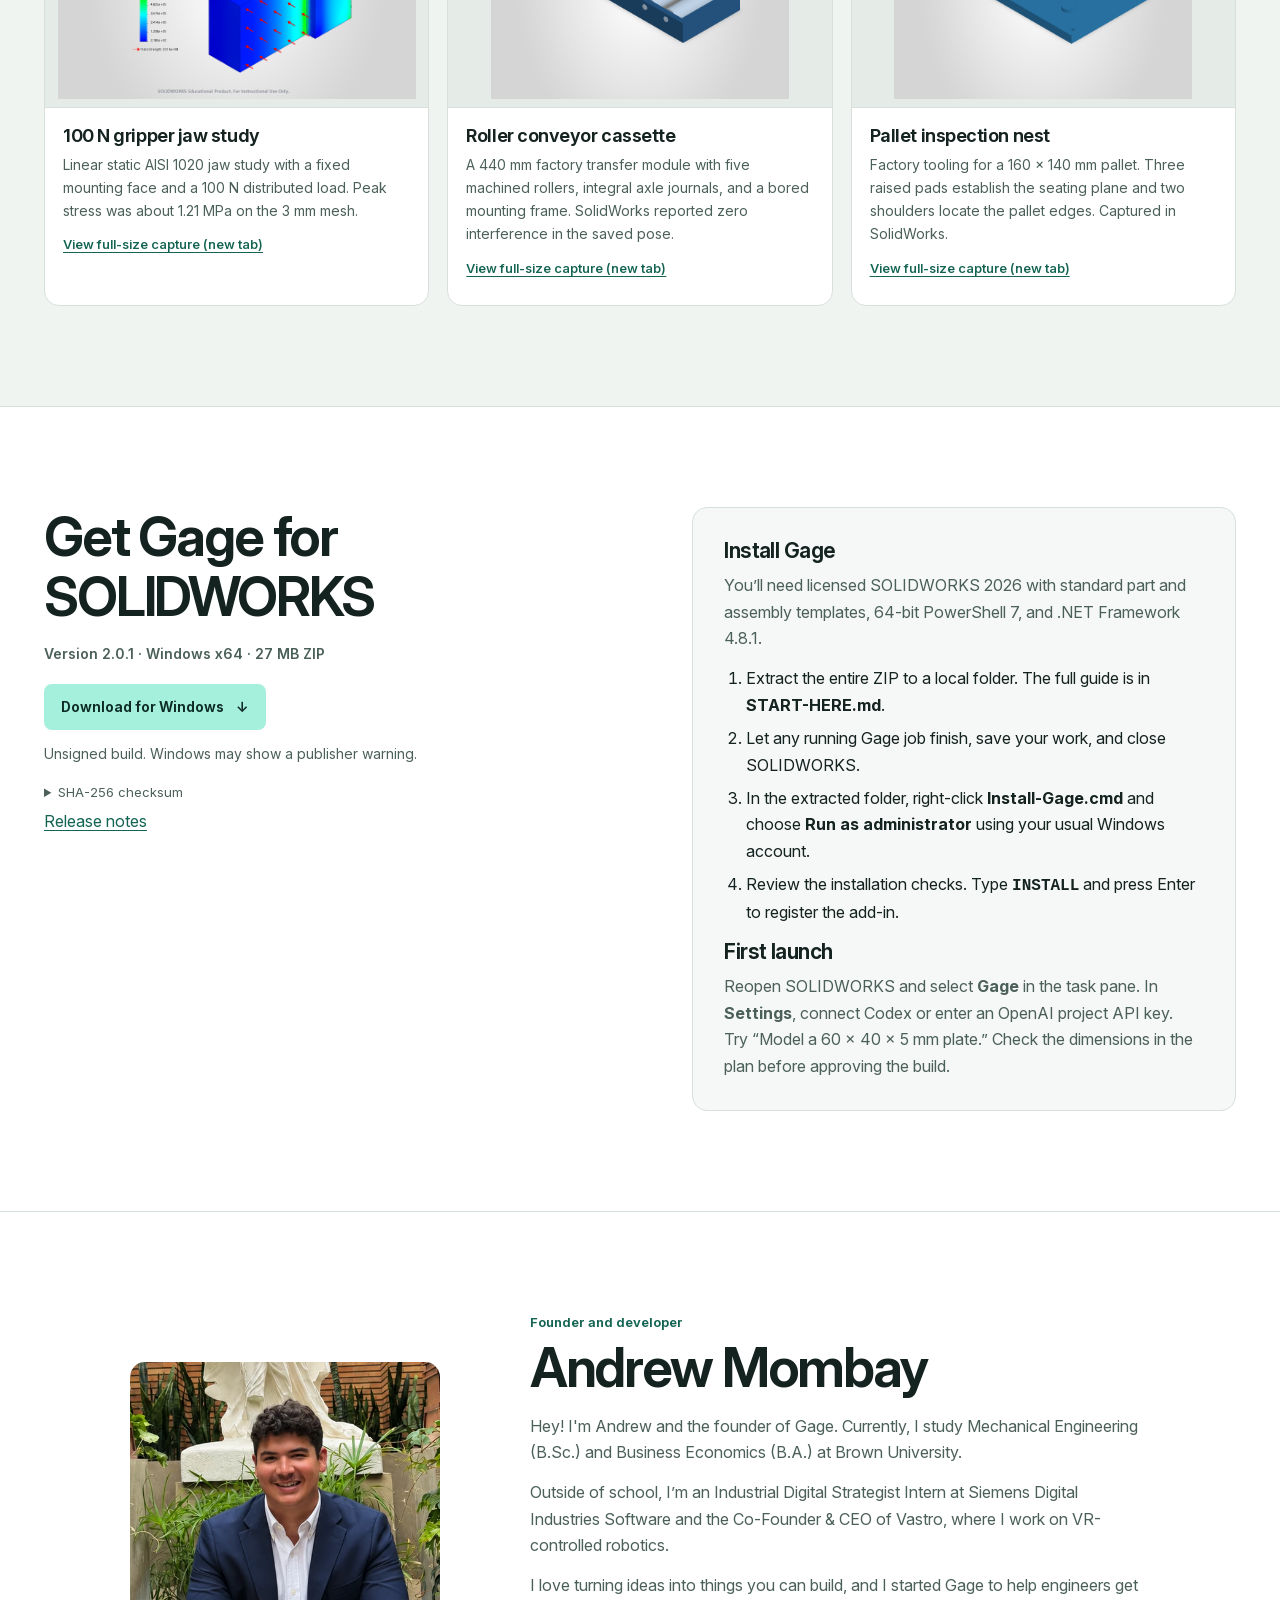
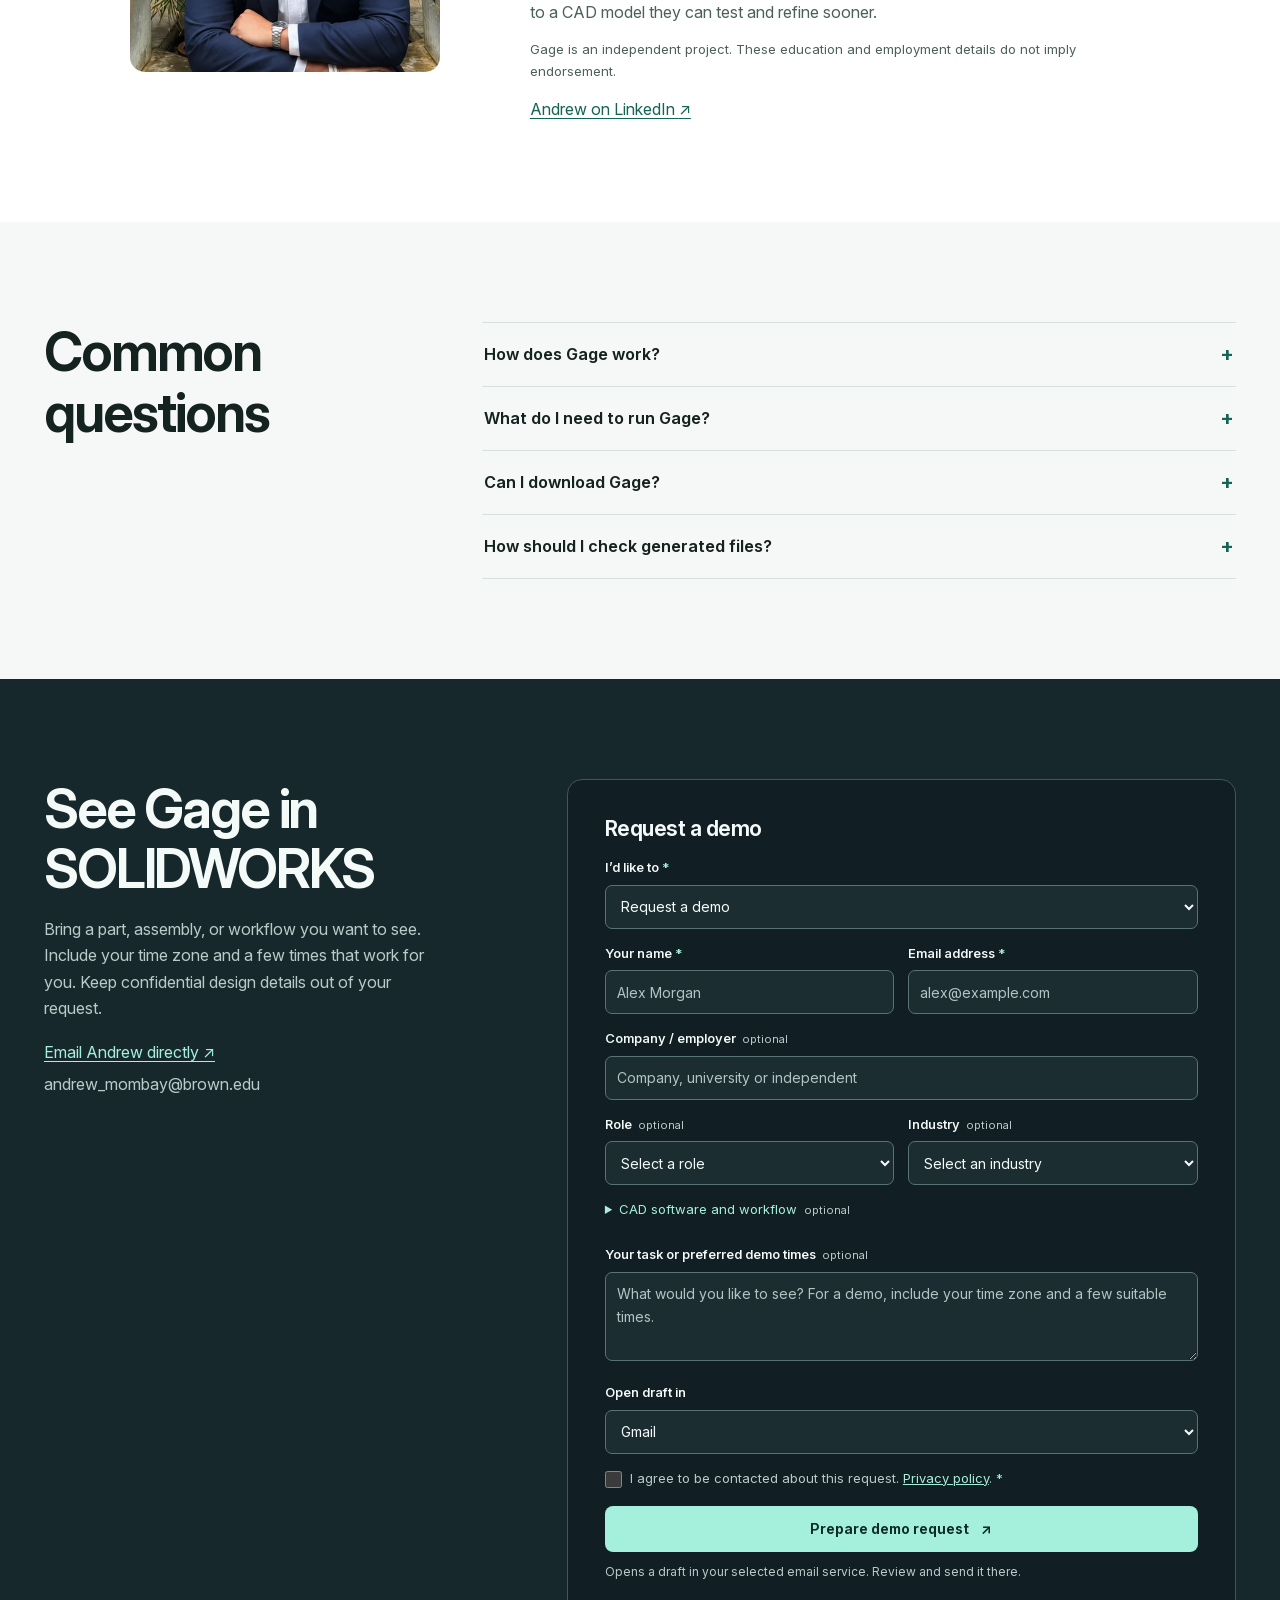
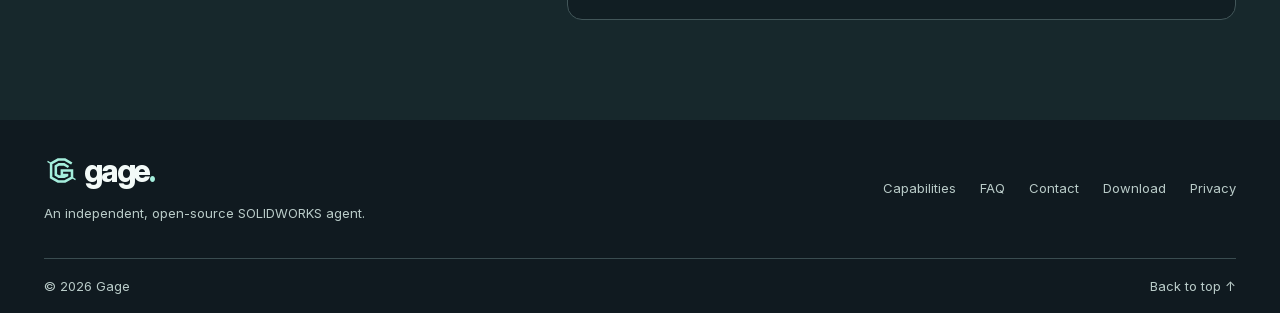
==== commit f097618a: "Clarify Gage installation and first launch on the download page" ====
--- a/index.html
+++ b/index.html
@@ -162,16 +162,20 @@
             <summary>SHA-256 checksum</summary>
             <code>bc1644576411f4a269157f6a27cdca7e01ab1928f8f4f4a1c0ac9249234a1027</code>
           </details>
+          <a class="text-link" href="https://github.com/amombay/gage-website/releases/tag/gage-v2.0.1-20261117">Release notes</a>
         </div>
         <div class="download-install">
           <h3>Install Gage</h3>
-          <p>Requires SOLIDWORKS 2026, 64-bit PowerShell 7, .NET Framework 4.8.1, and administrator access.</p>
+          <p>You’ll need licensed SOLIDWORKS 2026 with standard part and assembly templates, 64-bit PowerShell 7, and .NET Framework 4.8.1.</p>
           <ol>
-            <li>Extract the ZIP and open <strong>START-HERE.md</strong>.</li>
-            <li>Close SOLIDWORKS, then run <strong>Install-Gage.cmd</strong> as administrator.</li>
-            <li>Reopen SOLIDWORKS, select <strong>Gage</strong> in the task pane, and connect under <strong>Settings</strong>.</li>
+            <li>Extract the entire ZIP to a local folder. The full guide is in <strong>START-HERE.md</strong>.</li>
+            <li>Let any running Gage job finish, save your work, and close SOLIDWORKS.</li>
+            <li>In the extracted folder, right-click <strong>Install-Gage.cmd</strong> and choose <strong>Run as administrator</strong> using your usual Windows account.</li>
+            <li>Review the installation checks. Type <strong><code>INSTALL</code></strong> and press Enter to register the add-in.</li>
           </ol>
-          <a class="text-link" href="https://github.com/amombay/gage-website/releases/tag/gage-v2.0.1-20261117">Release notes</a>
+          <h3>First launch</h3>
+          <p>Reopen SOLIDWORKS and select <strong>Gage</strong> in the task pane. In <strong>Settings</strong>, connect Codex or enter an OpenAI project API key.</p>
+          <p>Try “Model a 60 × 40 × 5 mm plate.” Check the dimensions in the plan before approving the build.</p>
         </div>
       </div>
     </section>
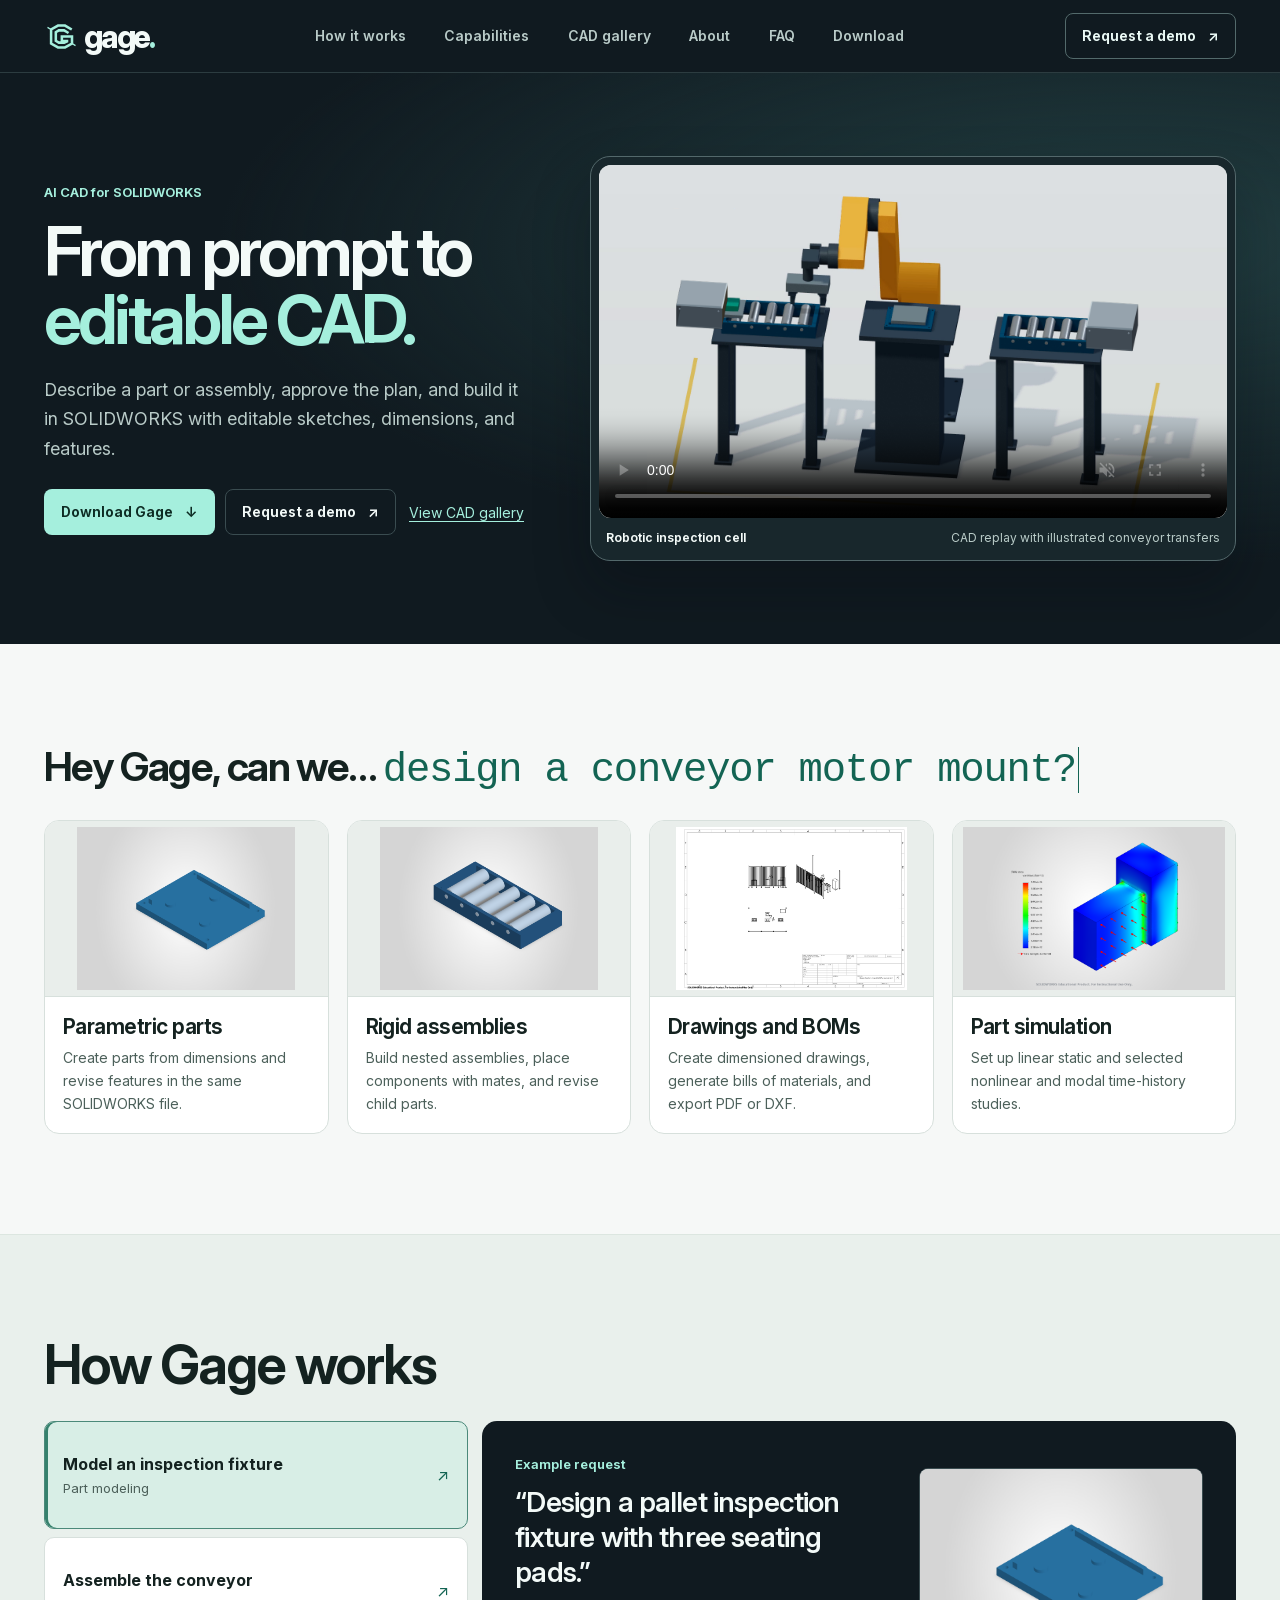
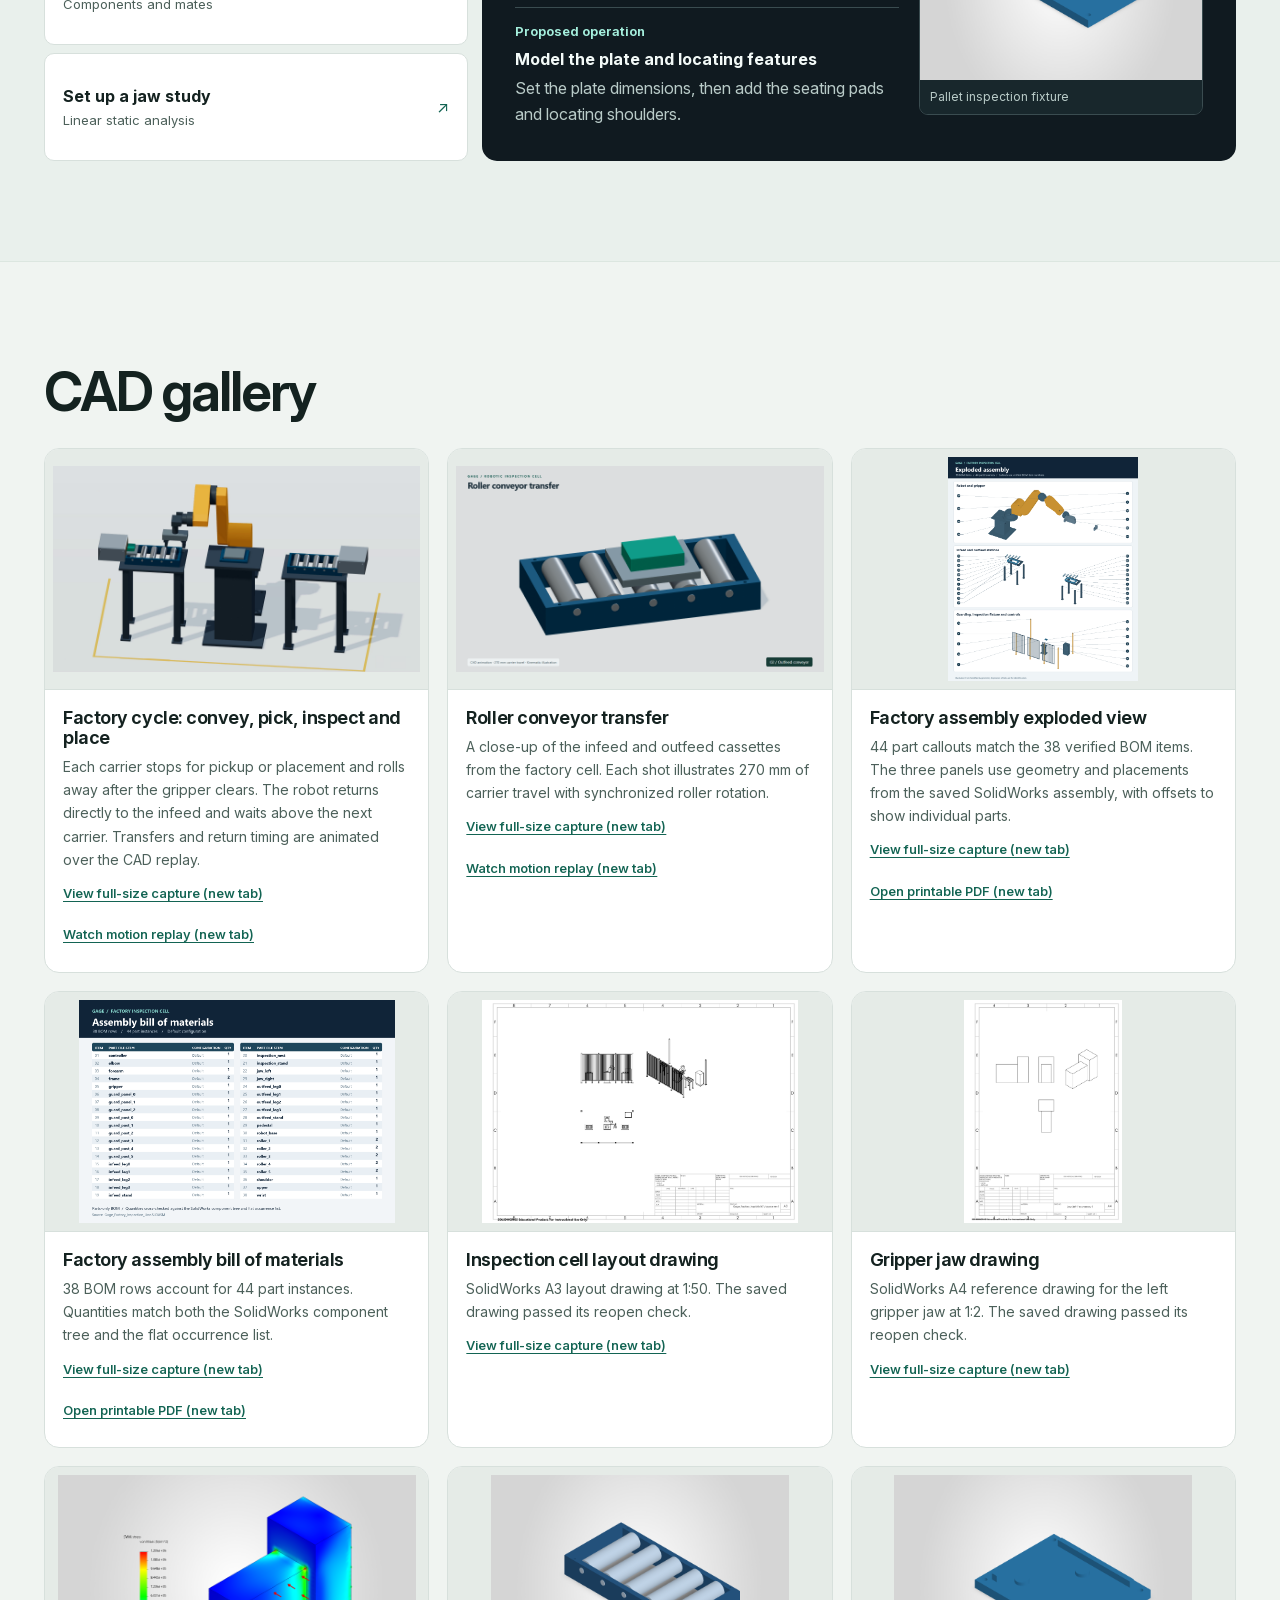
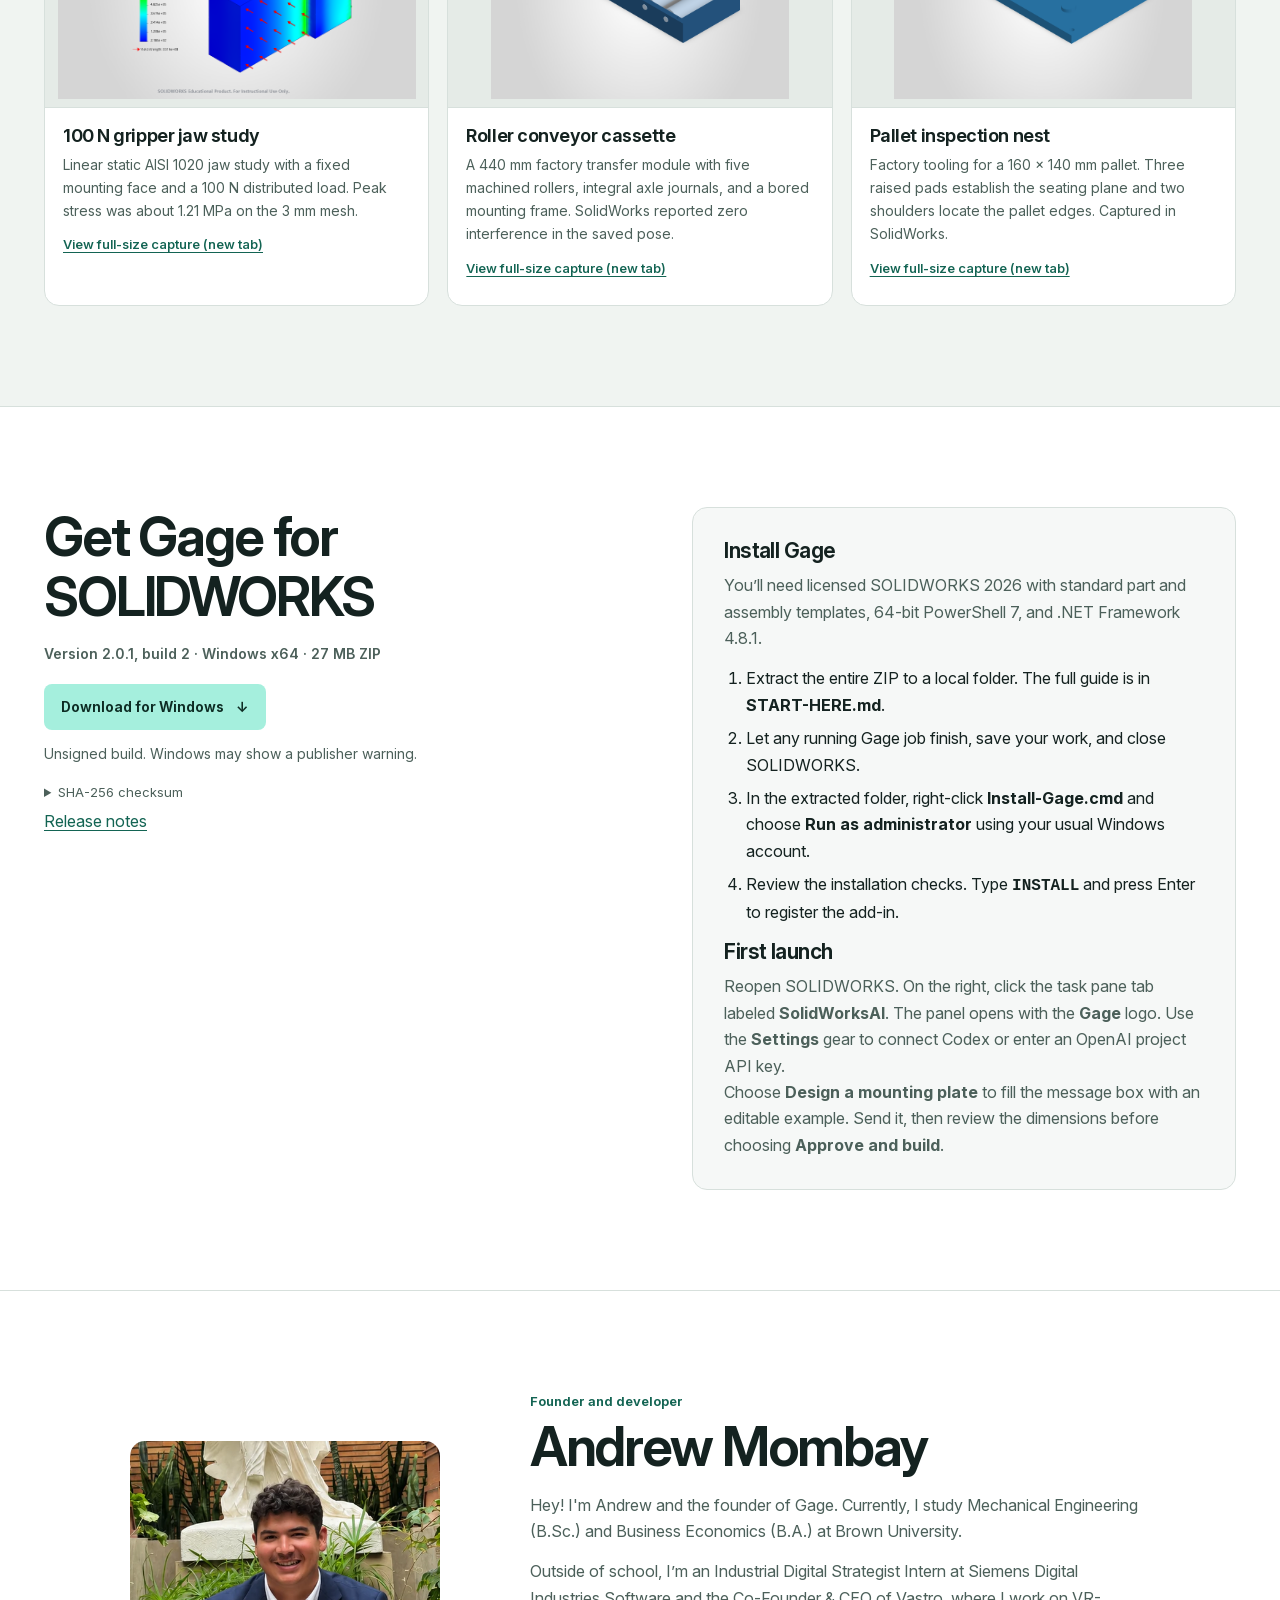
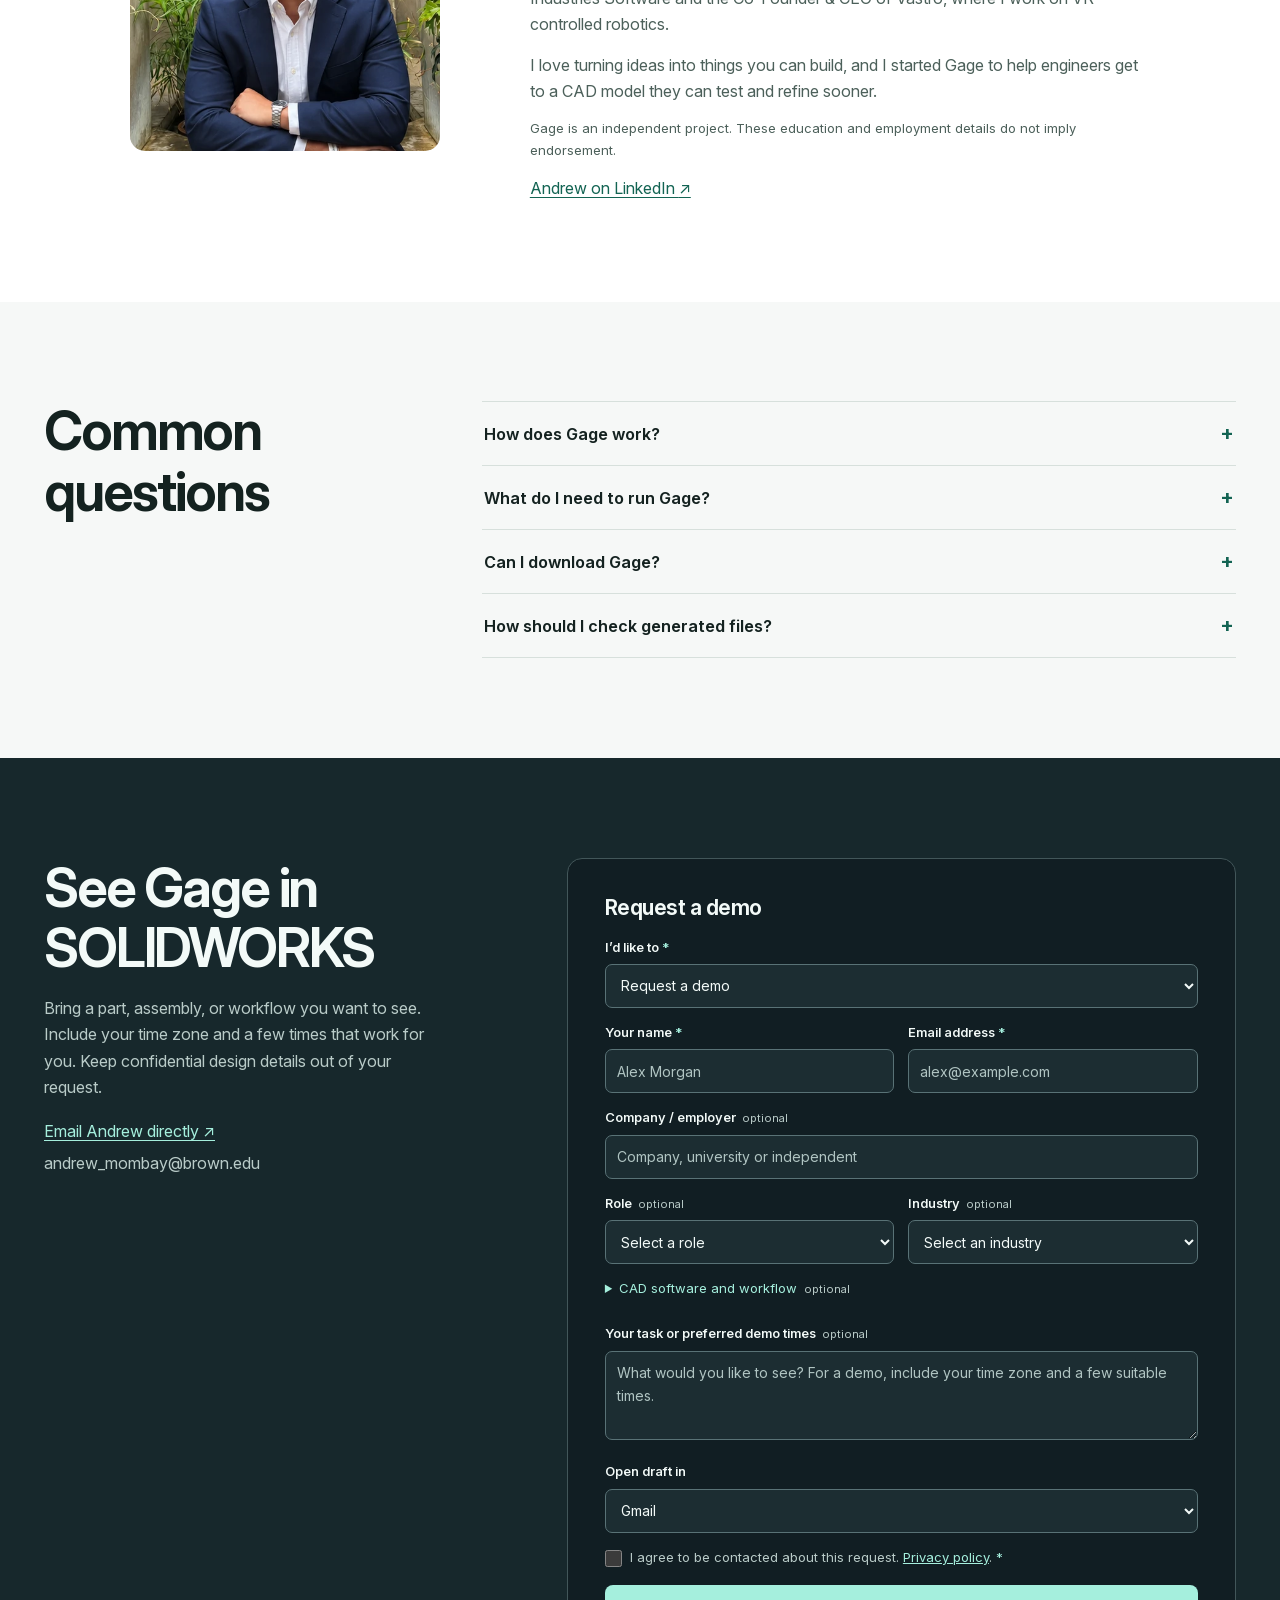
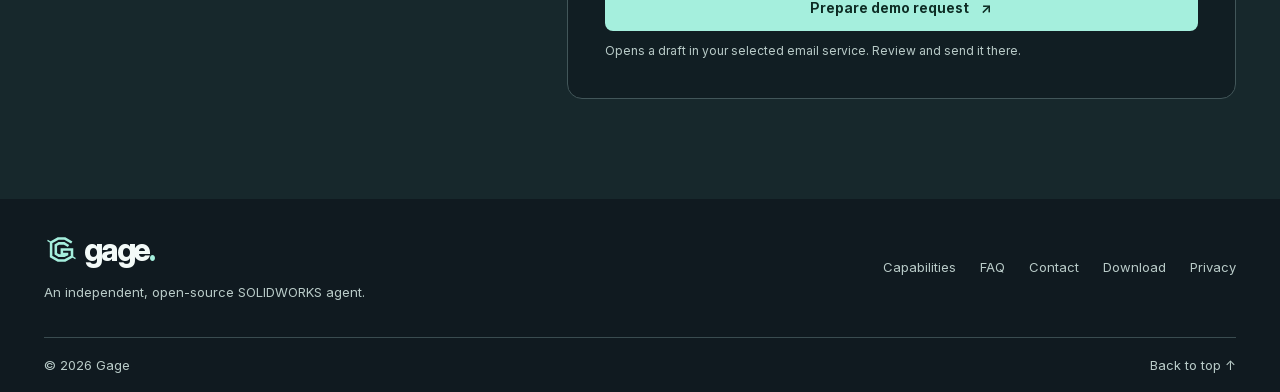
==== commit ed7dec93: "Offer the redesigned panel with first-launch guidance" ====
--- a/index.html
+++ b/index.html
@@ -155,14 +155,14 @@
       <div class="container download-layout">
         <div class="download-copy">
           <h2 id="download-title">Get Gage for SOLIDWORKS</h2>
-          <p id="download-platform" class="download-platform">Version 2.0.1 &middot; Windows x64 &middot; 27 MB ZIP</p>
-          <a id="download-zip" class="btn btn-primary" href="https://github.com/amombay/gage-website/releases/download/gage-v2.0.1-20261117/Gage-2.0.1-Windows-x64.zip" aria-describedby="download-platform download-status">Download for Windows <span aria-hidden="true">&#8595;</span></a>
+          <p id="download-platform" class="download-platform">Version 2.0.1, build 2 &middot; Windows x64 &middot; 27 MB ZIP</p>
+          <a id="download-zip" class="btn btn-primary" href="https://github.com/amombay/gage-website/releases/download/gage-v2.0.1-build2-20261117/Gage-2.0.1-build2-Windows-x64.zip" aria-describedby="download-platform download-status">Download for Windows <span aria-hidden="true">&#8595;</span></a>
           <p id="download-status">Unsigned build. Windows may show a publisher warning.</p>
           <details class="download-checksum">
             <summary>SHA-256 checksum</summary>
-            <code>bc1644576411f4a269157f6a27cdca7e01ab1928f8f4f4a1c0ac9249234a1027</code>
+            <code>ca1fbfa7548492d64f24e82d098366981eab17777f8ab05293950baeca59915c</code>
           </details>
-          <a class="text-link" href="https://github.com/amombay/gage-website/releases/tag/gage-v2.0.1-20261117">Release notes</a>
+          <a class="text-link" href="https://github.com/amombay/gage-website/releases/tag/gage-v2.0.1-build2-20261117">Release notes</a>
         </div>
         <div class="download-install">
           <h3>Install Gage</h3>
@@ -174,8 +174,8 @@
             <li>Review the installation checks. Type <strong><code>INSTALL</code></strong> and press Enter to register the add-in.</li>
           </ol>
           <h3>First launch</h3>
-          <p>Reopen SOLIDWORKS and select <strong>Gage</strong> in the task pane. In <strong>Settings</strong>, connect Codex or enter an OpenAI project API key.</p>
-          <p>Try “Model a 60 × 40 × 5 mm plate.” Check the dimensions in the plan before approving the build.</p>
+          <p>Reopen SOLIDWORKS. On the right, click the task pane tab labeled <strong>SolidWorksAI</strong>. The panel opens with the <strong>Gage</strong> logo. Use the <strong>Settings</strong> gear to connect Codex or enter an OpenAI project API key.</p>
+          <p>Choose <strong>Design a mounting plate</strong> to fill the message box with an editable example. Send it, then review the dimensions before choosing <strong>Approve and build</strong>.</p>
         </div>
       </div>
     </section>
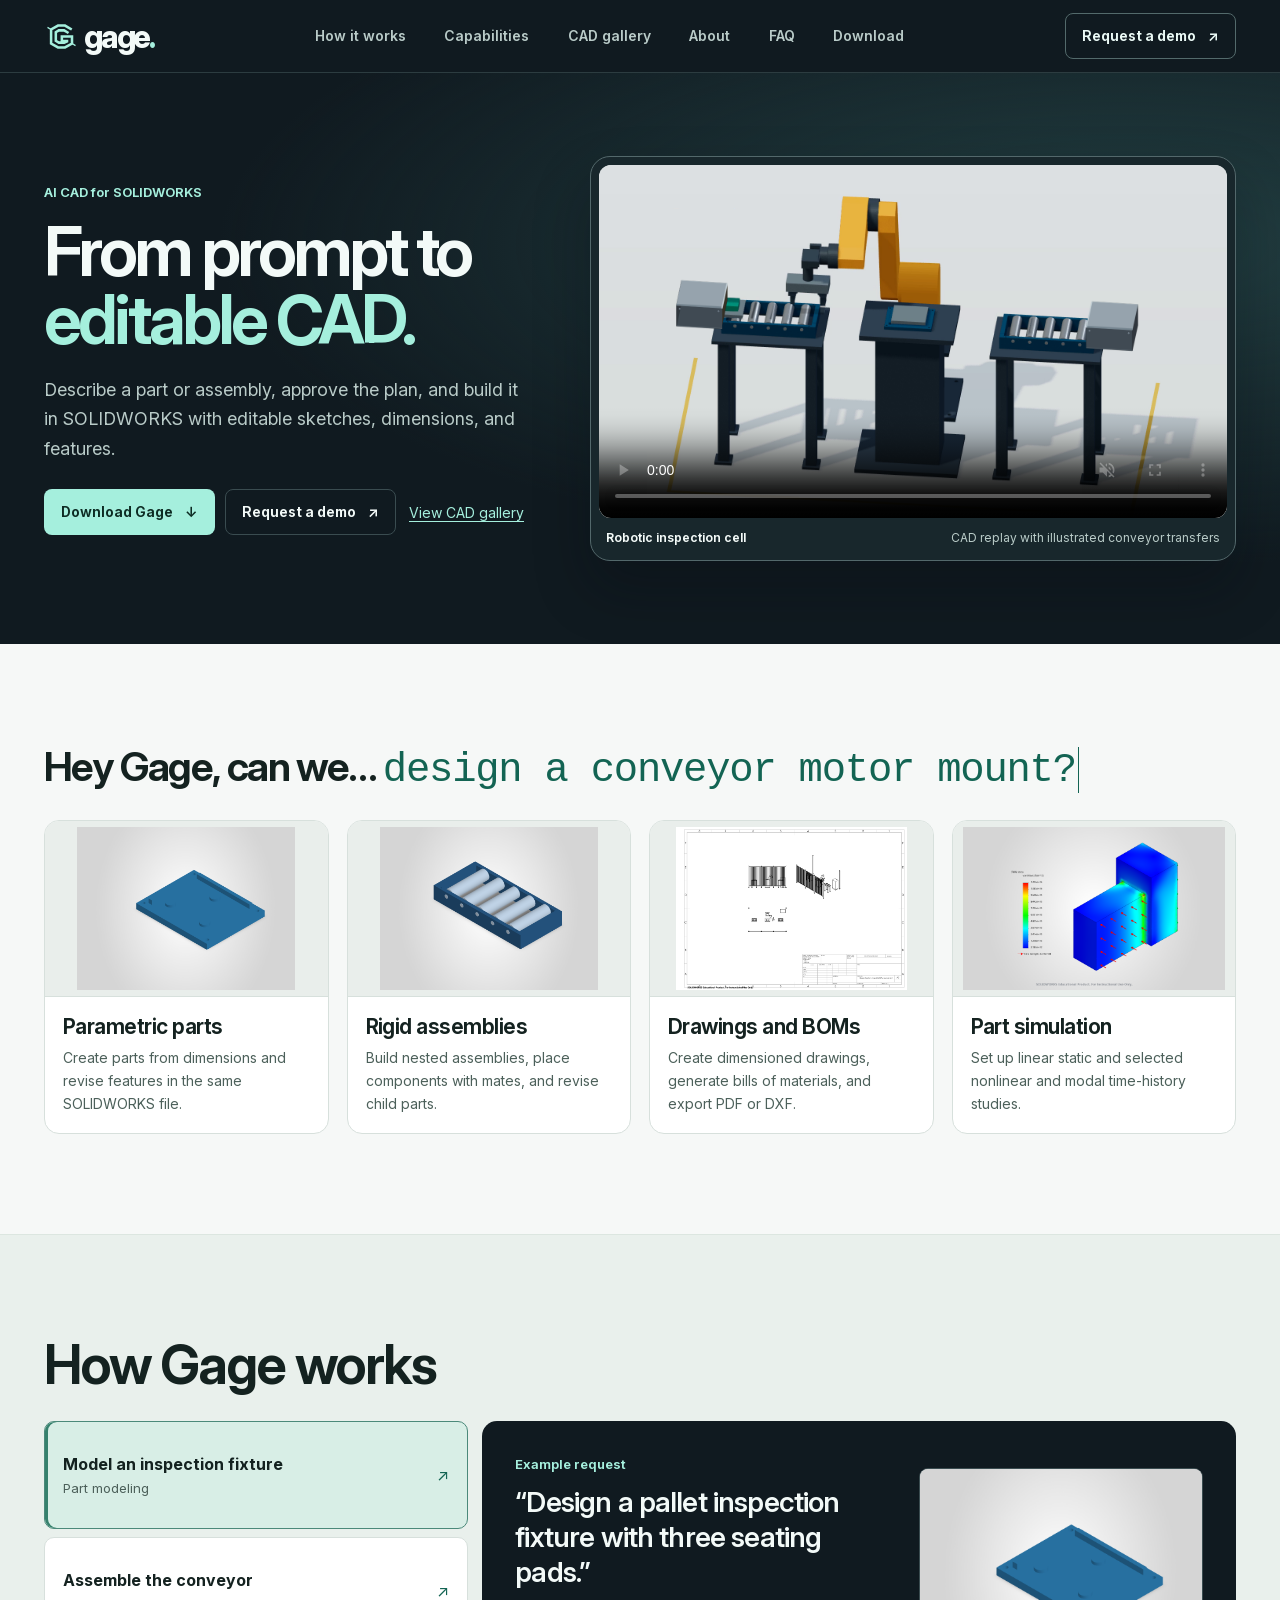
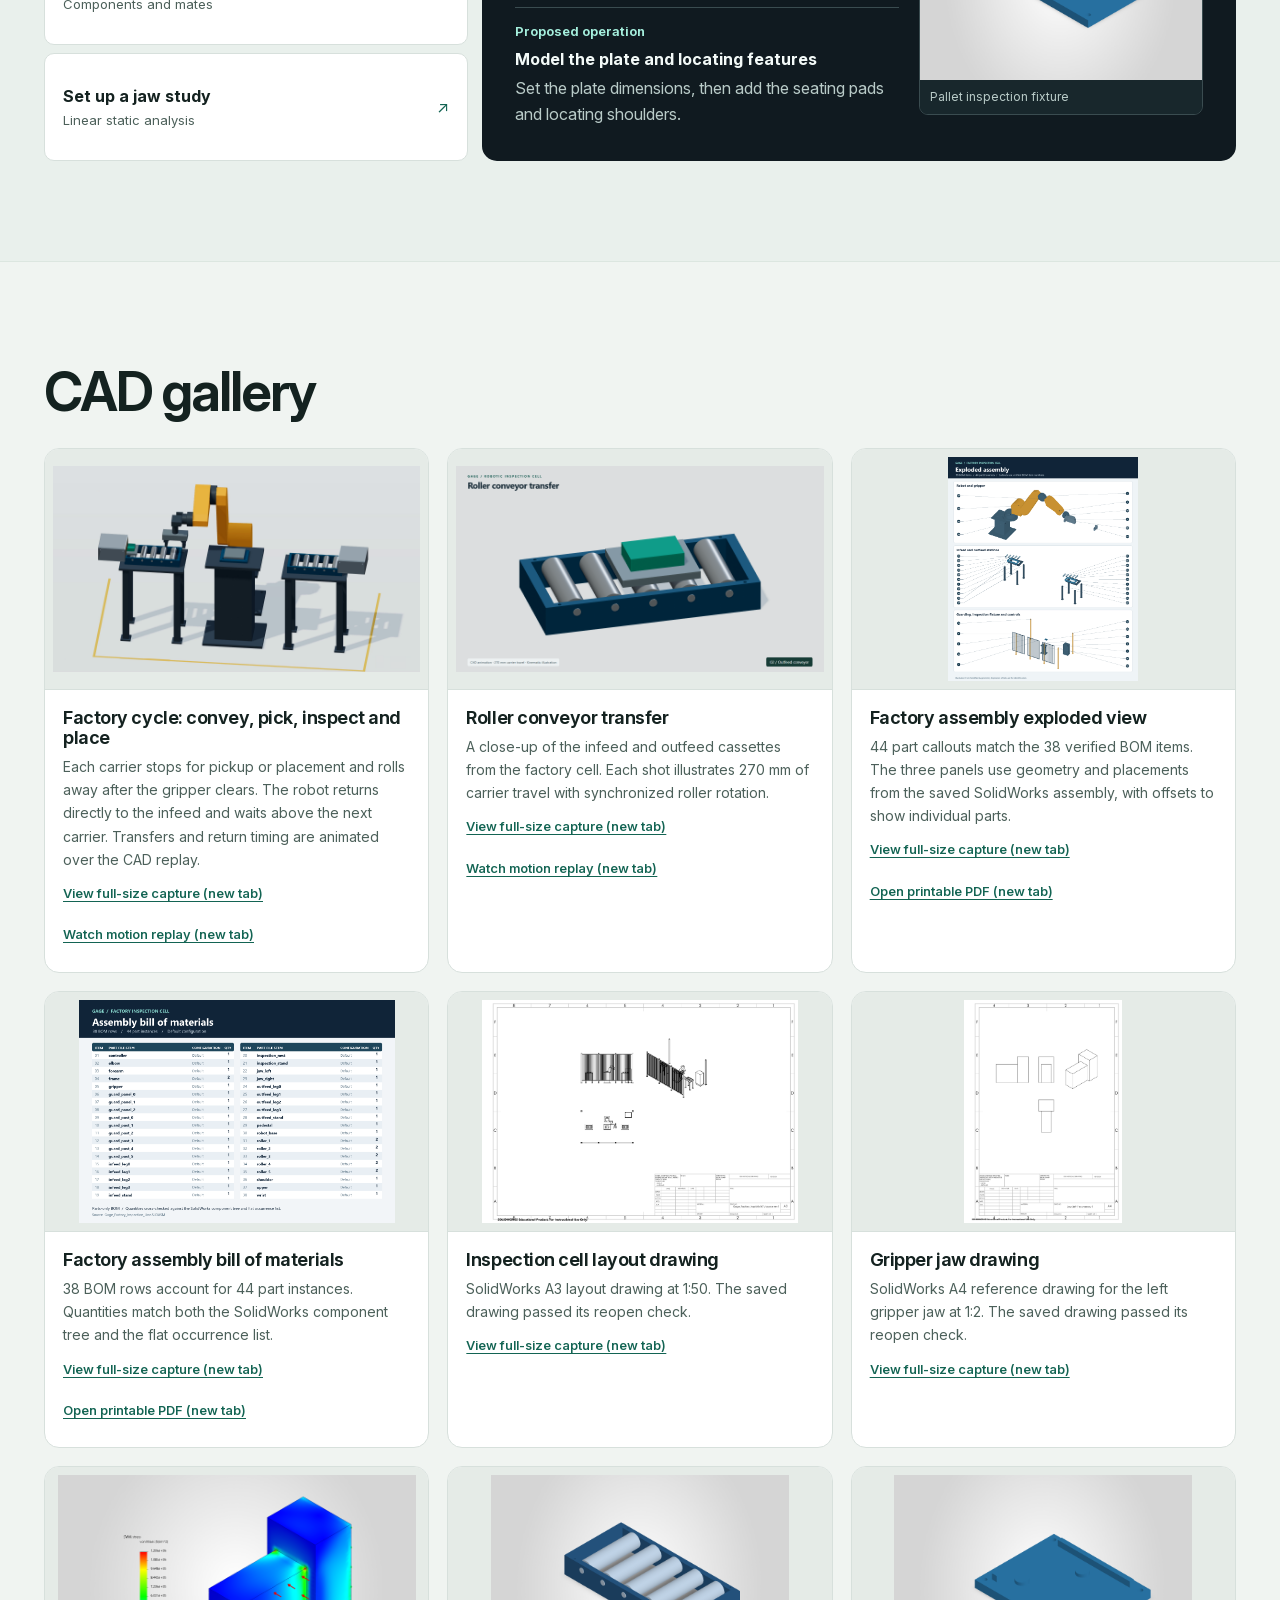
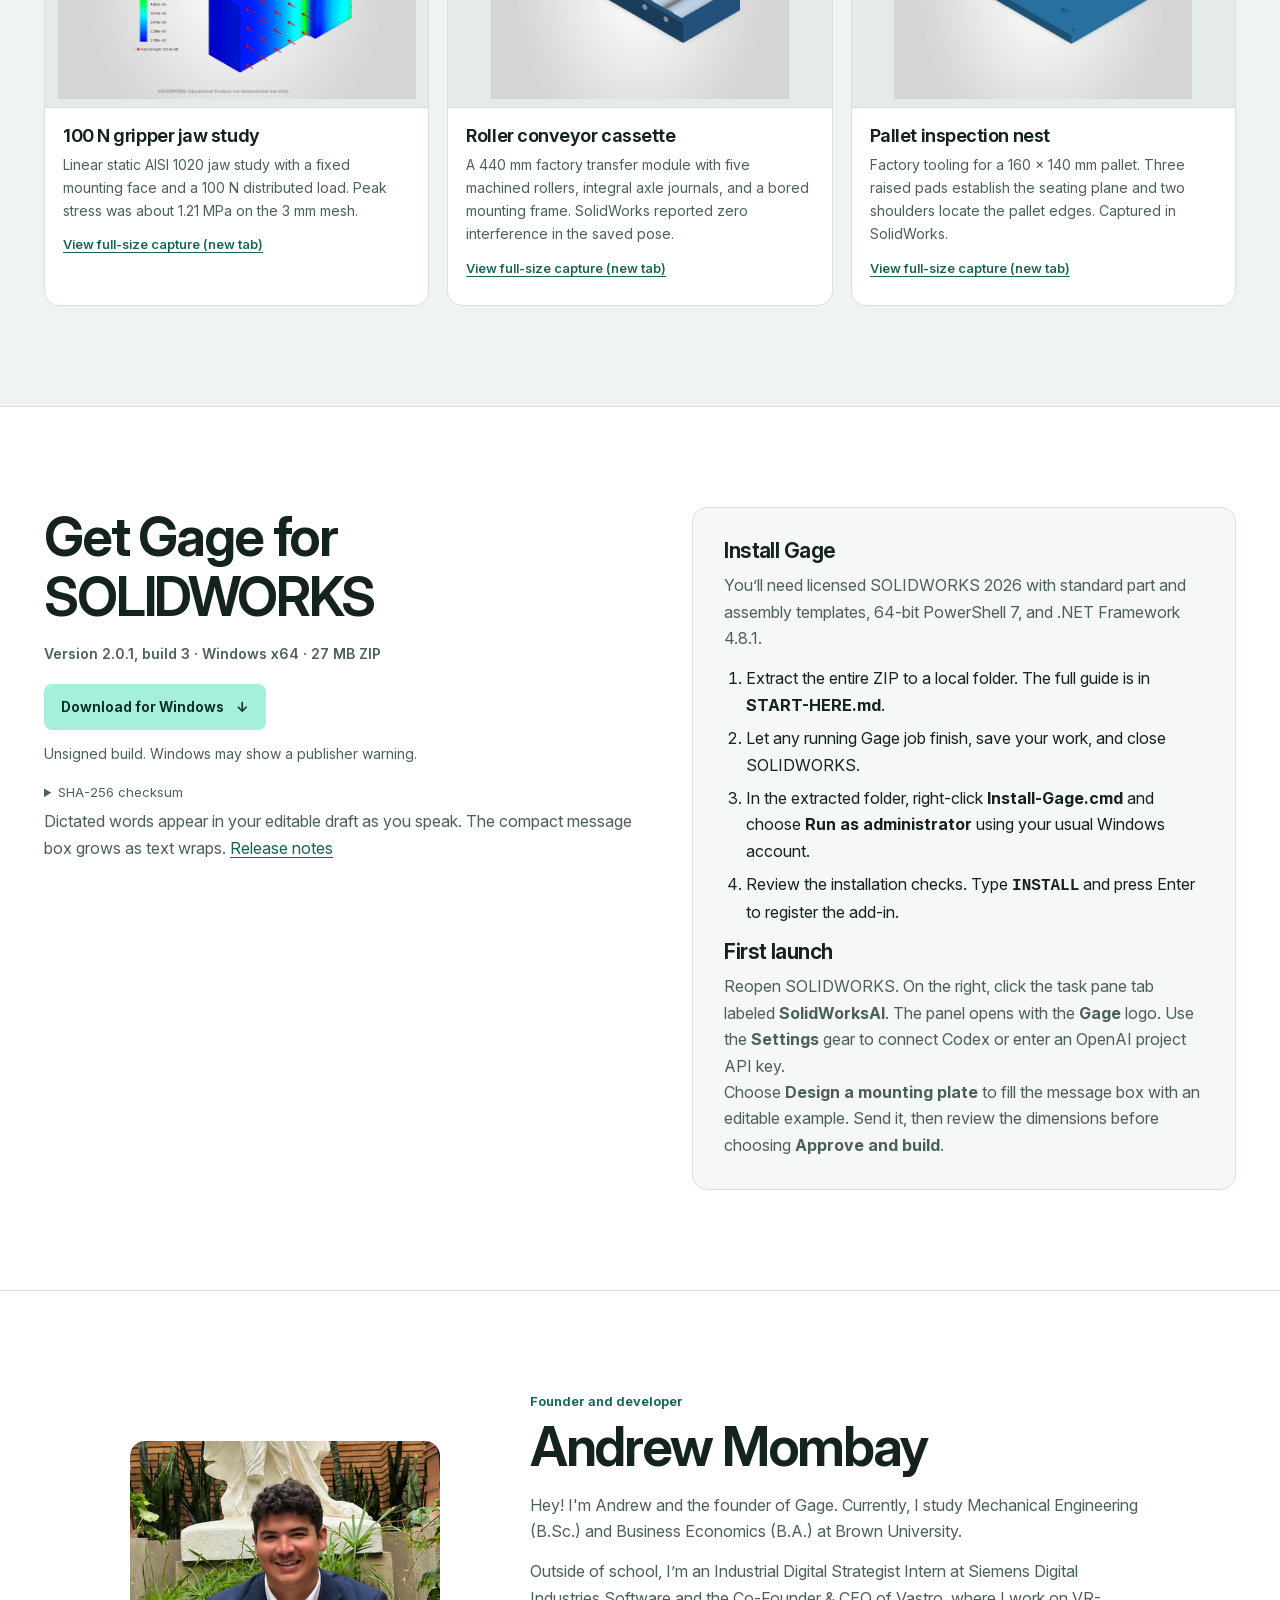
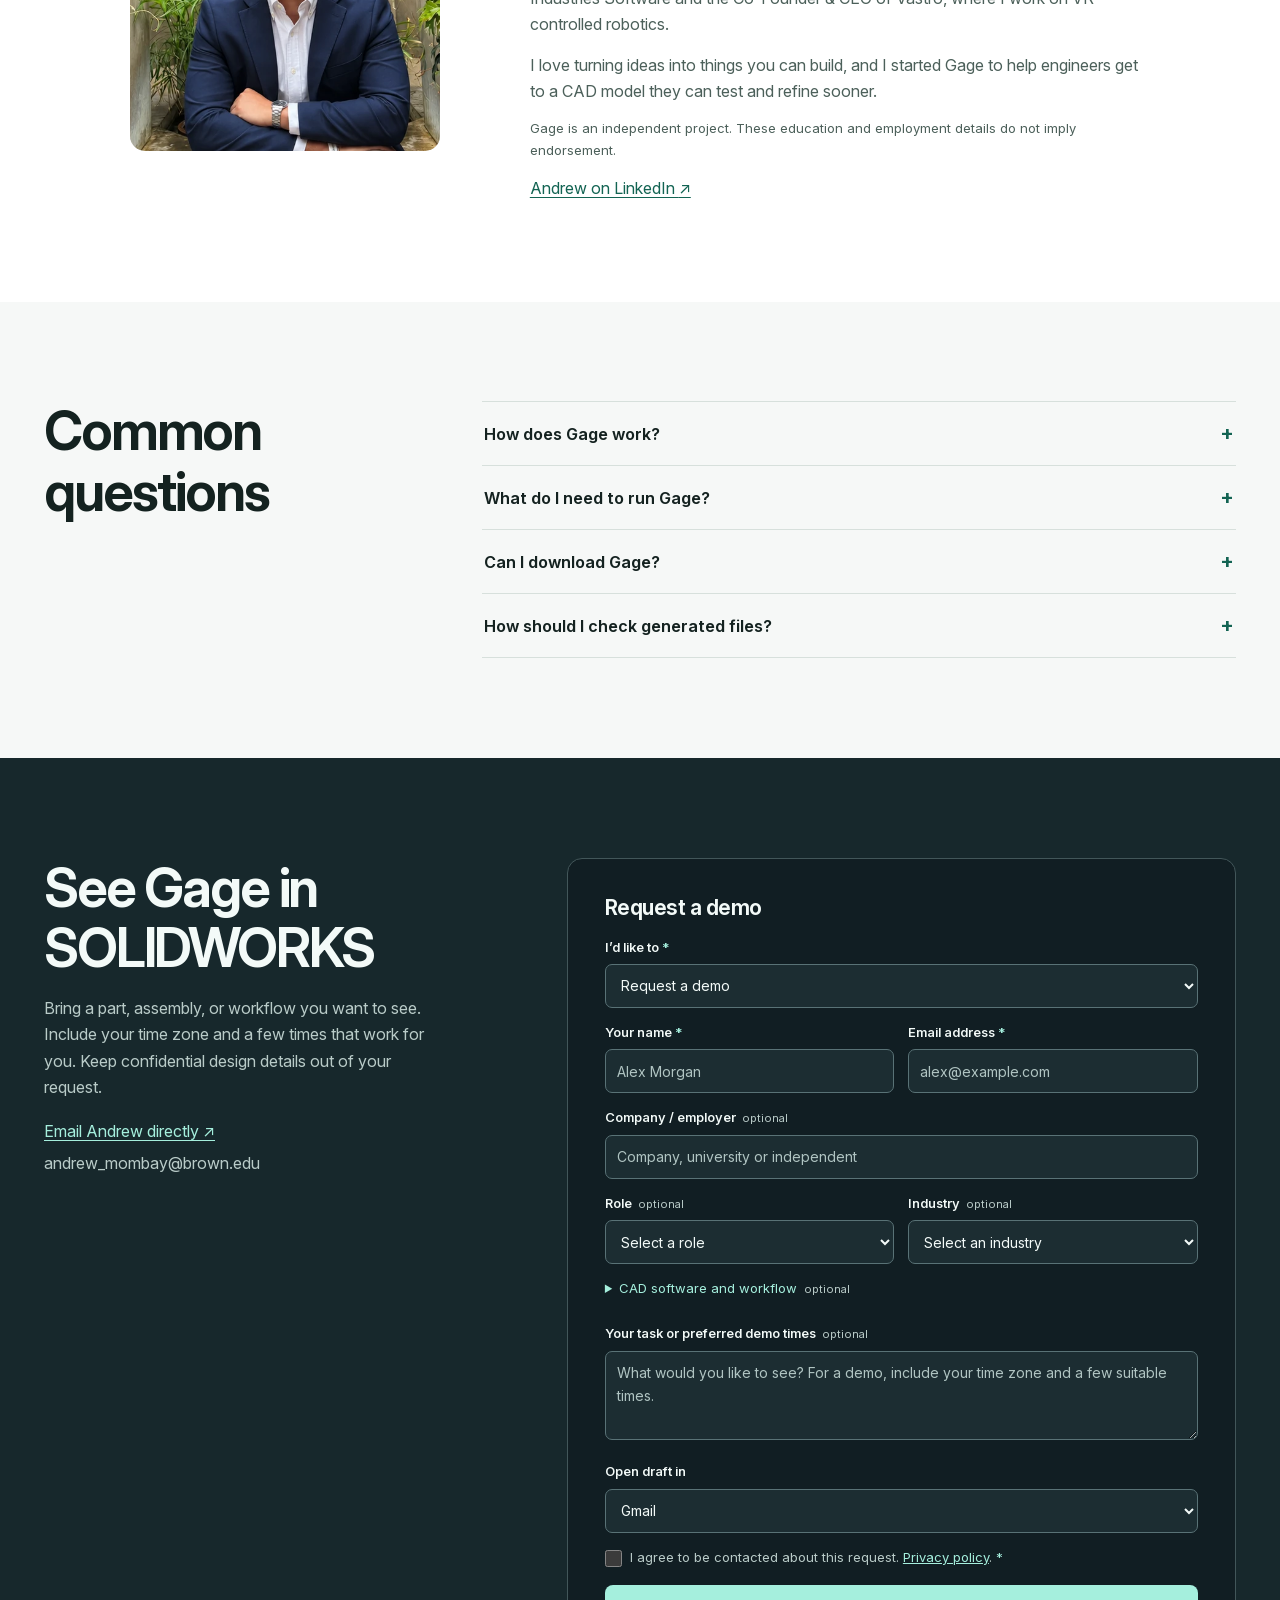
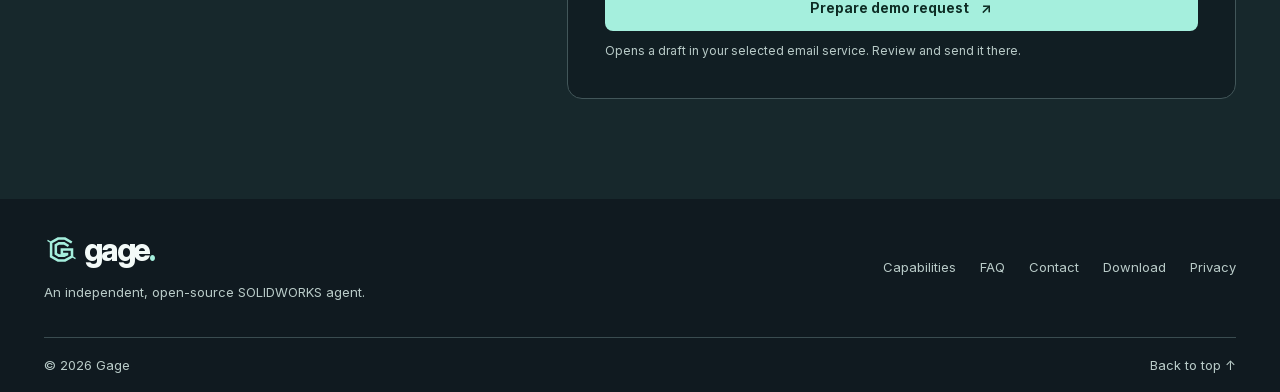
==== commit 504fda71: "Publish the Gage 2.0.1 build 3 download" ====
--- a/index.html
+++ b/index.html
@@ -155,14 +155,14 @@
       <div class="container download-layout">
         <div class="download-copy">
           <h2 id="download-title">Get Gage for SOLIDWORKS</h2>
-          <p id="download-platform" class="download-platform">Version 2.0.1, build 2 &middot; Windows x64 &middot; 27 MB ZIP</p>
-          <a id="download-zip" class="btn btn-primary" href="https://github.com/amombay/gage-website/releases/download/gage-v2.0.1-build2-20261117/Gage-2.0.1-build2-Windows-x64.zip" aria-describedby="download-platform download-status">Download for Windows <span aria-hidden="true">&#8595;</span></a>
+          <p id="download-platform" class="download-platform">Version 2.0.1, build 3 &middot; Windows x64 &middot; 27 MB ZIP</p>
+          <a id="download-zip" class="btn btn-primary" href="https://github.com/amombay/gage-website/releases/download/gage-v2.0.1-build3-20261117/Gage-2.0.1-build3-Windows-x64.zip" aria-describedby="download-platform download-status">Download for Windows <span aria-hidden="true">&#8595;</span></a>
           <p id="download-status">Unsigned build. Windows may show a publisher warning.</p>
           <details class="download-checksum">
             <summary>SHA-256 checksum</summary>
-            <code>ca1fbfa7548492d64f24e82d098366981eab17777f8ab05293950baeca59915c</code>
+            <code>abe15b50ee975693326b091a2760faffbe51e5c16cf4c6234c4ff01919cdfa58</code>
           </details>
-          <a class="text-link" href="https://github.com/amombay/gage-website/releases/tag/gage-v2.0.1-build2-20261117">Release notes</a>
+          <p>Dictated words appear in your editable draft as you speak. The compact message box grows as text wraps. <a class="text-link" href="https://github.com/amombay/gage-website/releases/tag/gage-v2.0.1-build3-20261117">Release notes</a></p>
         </div>
         <div class="download-install">
           <h3>Install Gage</h3>
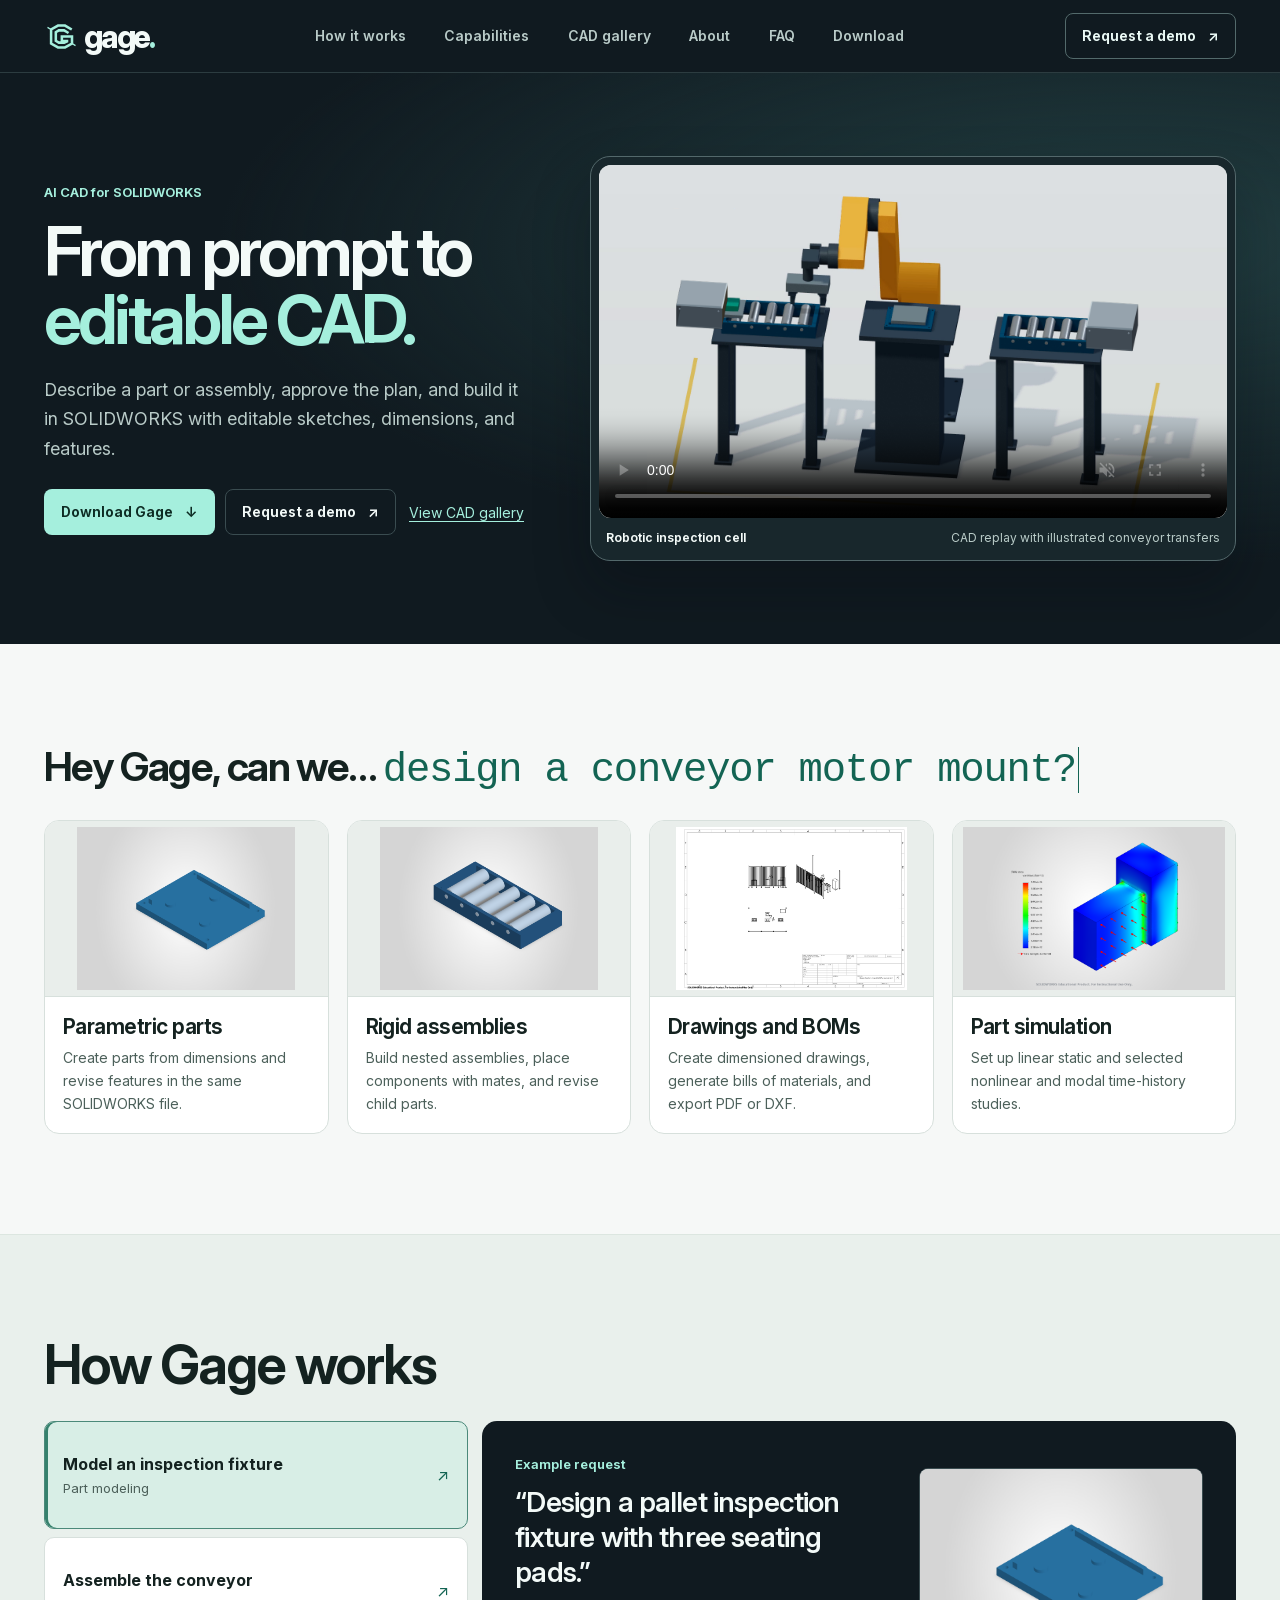
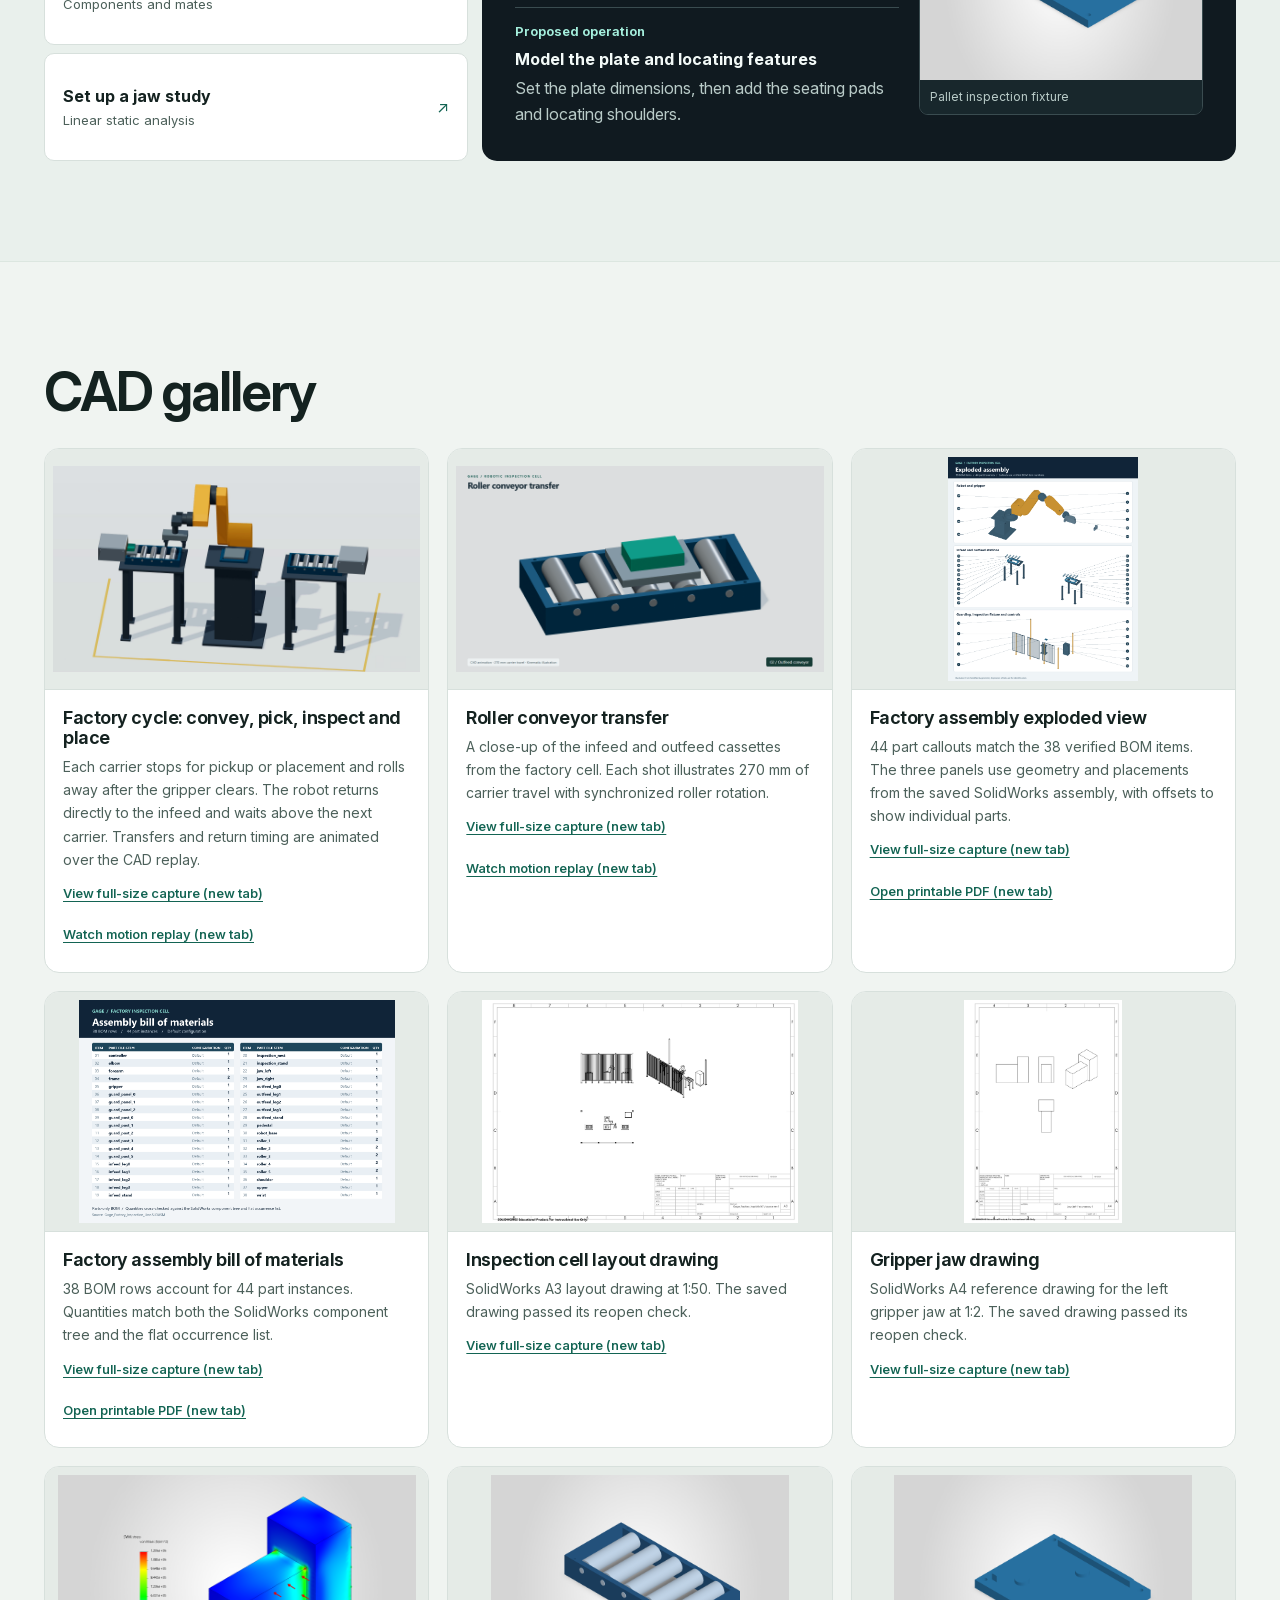
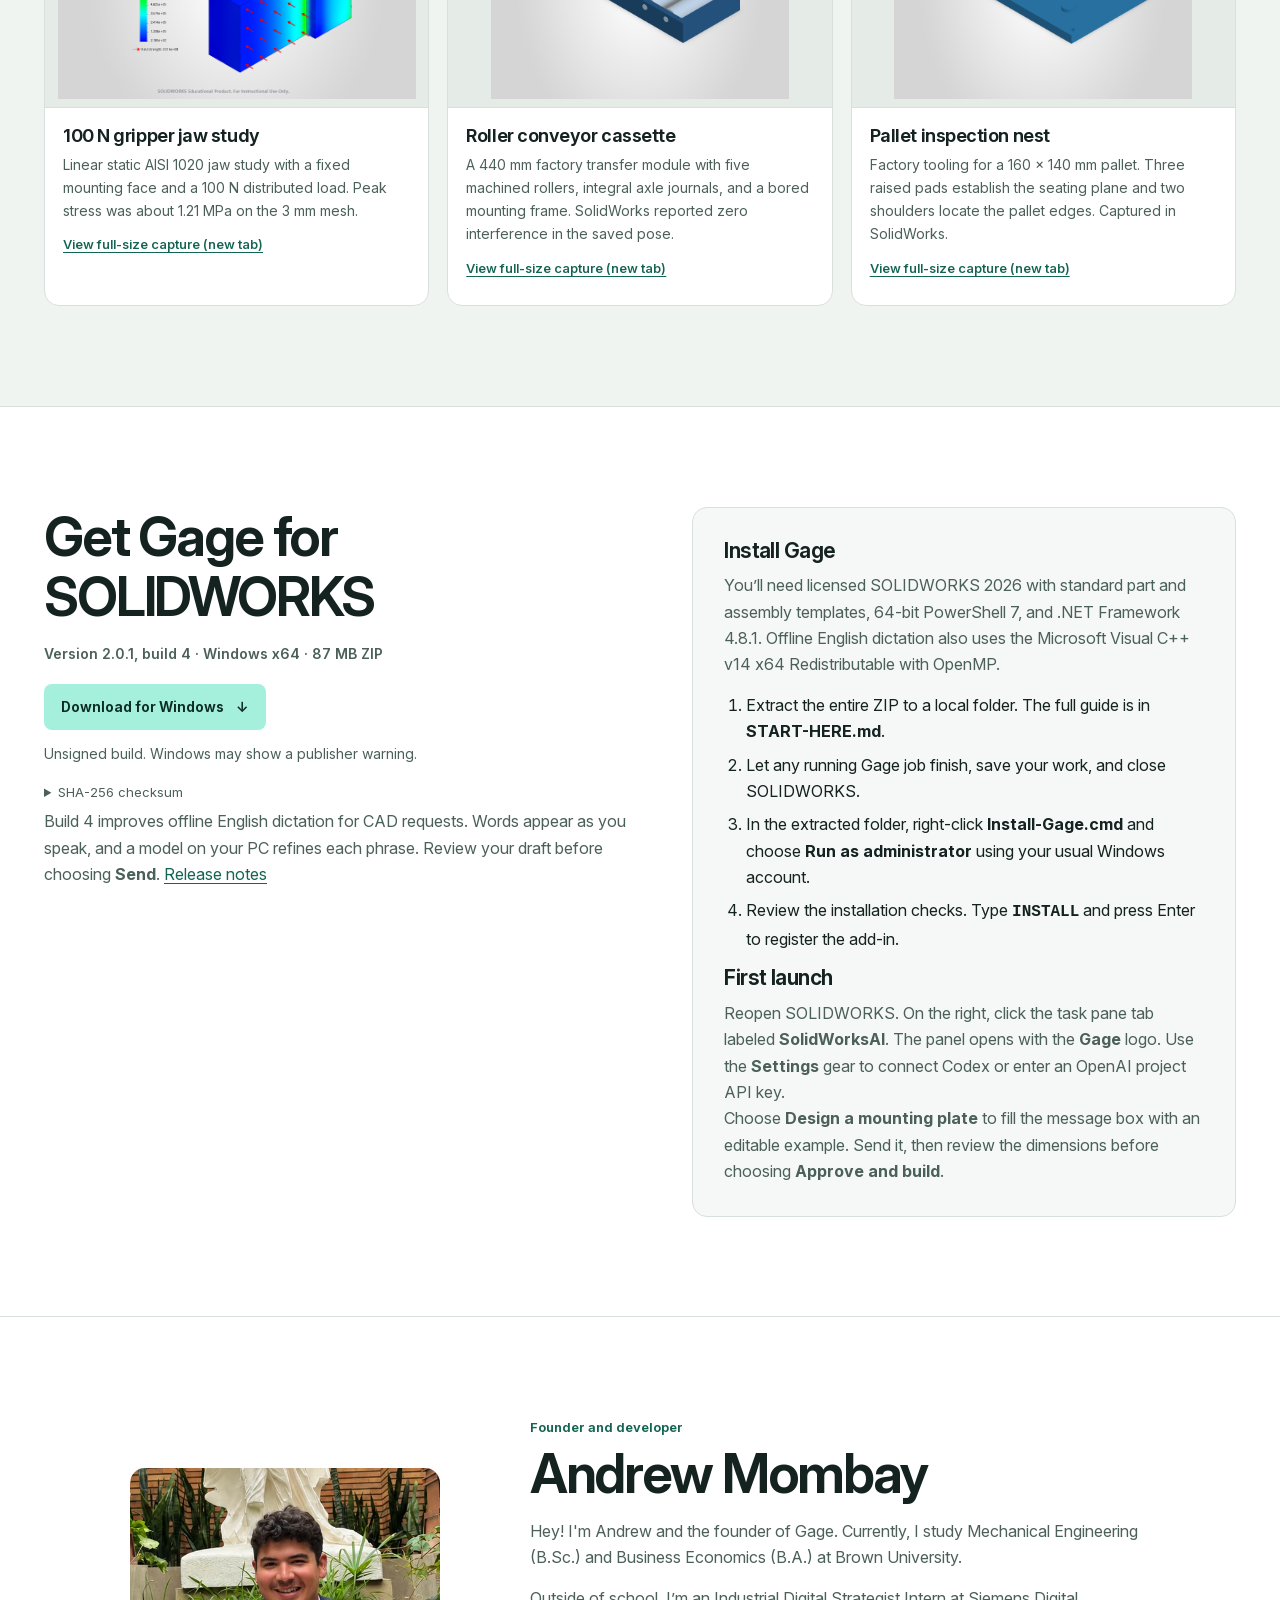
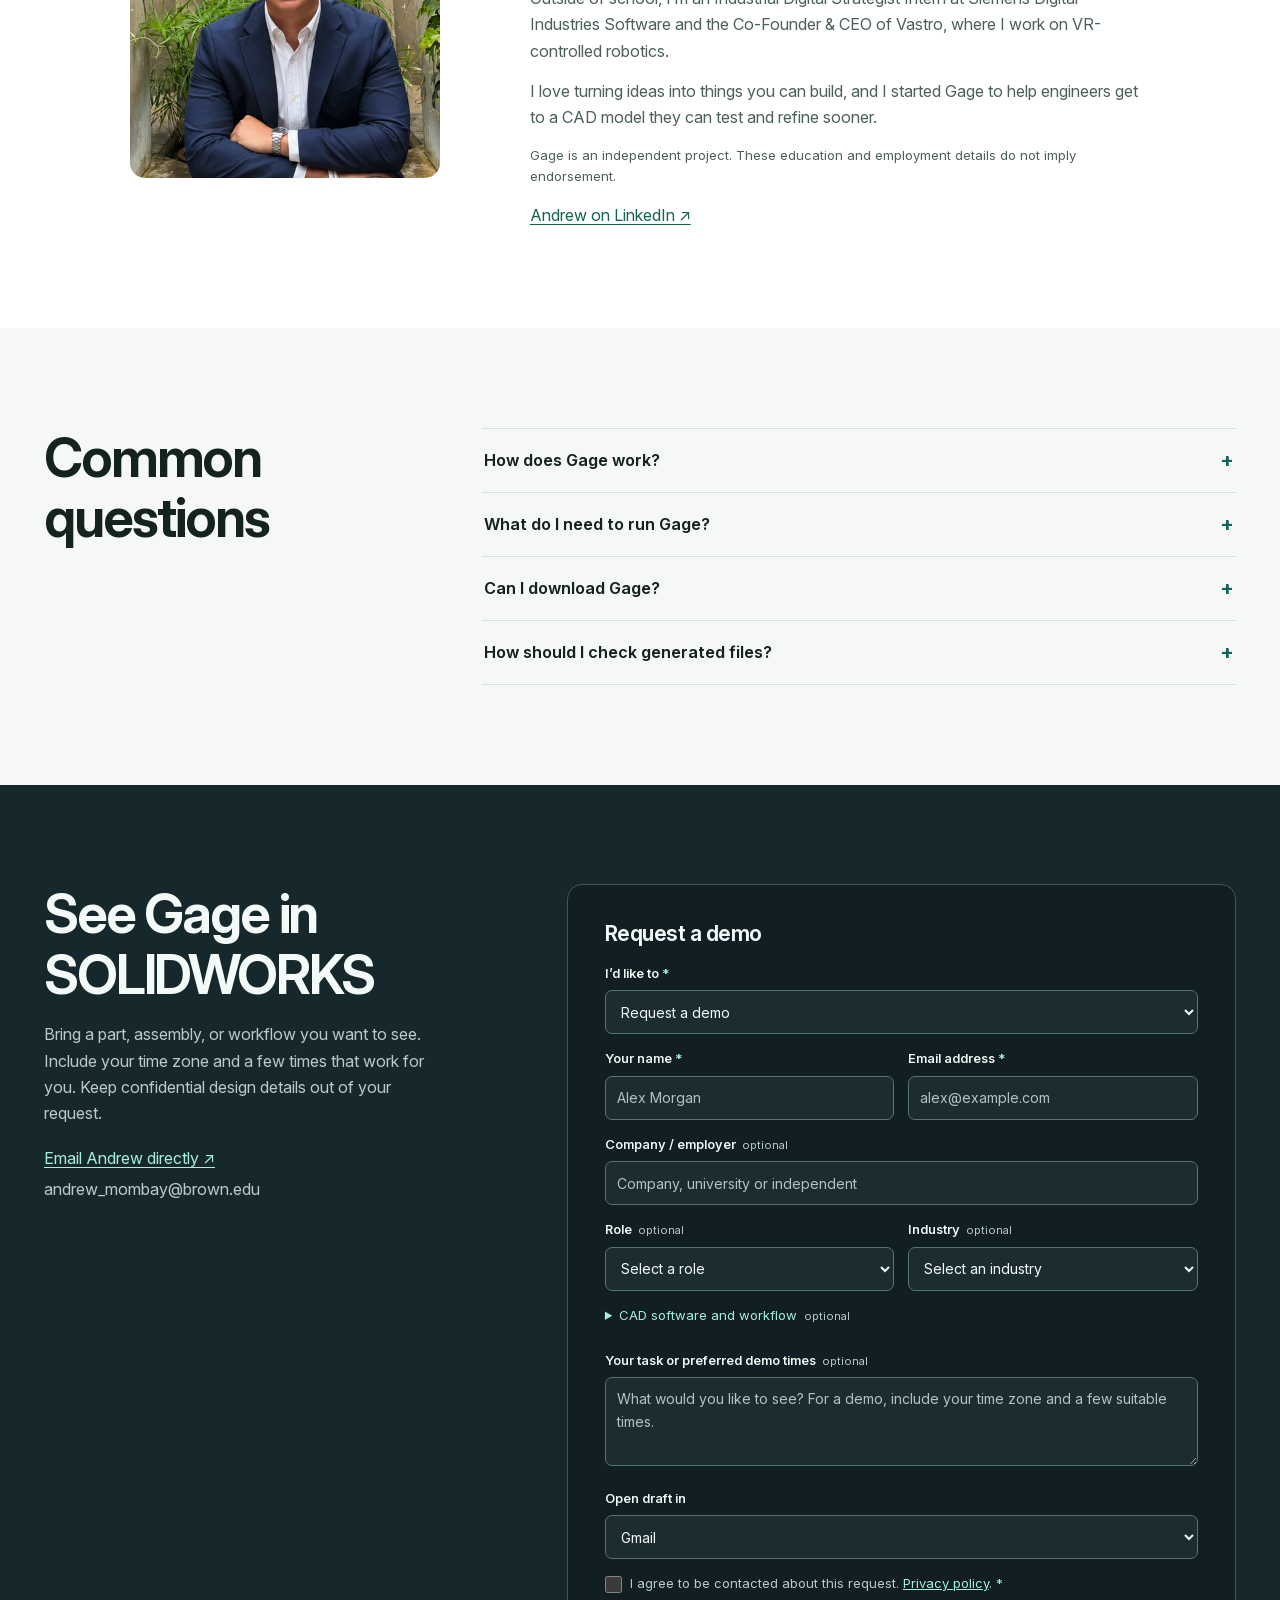
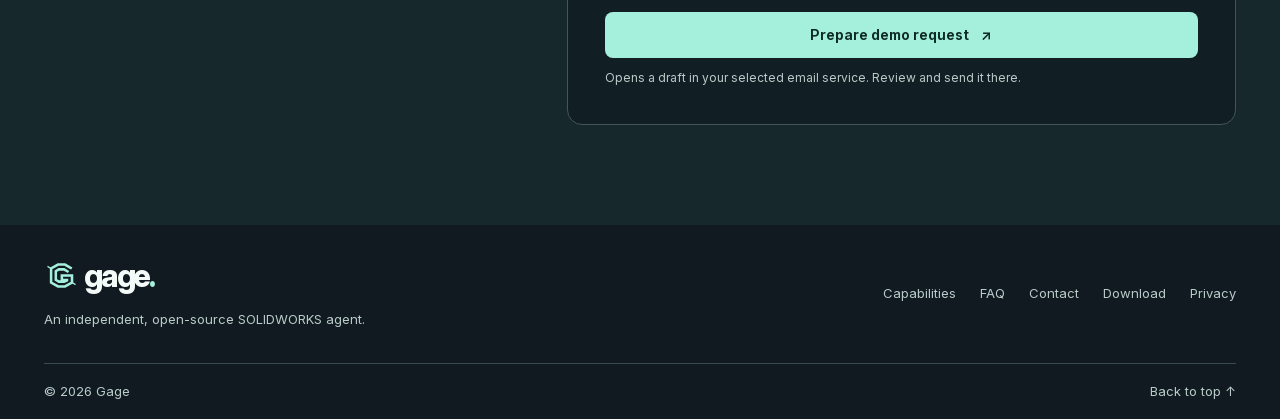
==== commit 33ef0736: "Publish the Gage 2.0.1 build 4 download" ====
--- a/index.html
+++ b/index.html
@@ -155,18 +155,18 @@
       <div class="container download-layout">
         <div class="download-copy">
           <h2 id="download-title">Get Gage for SOLIDWORKS</h2>
-          <p id="download-platform" class="download-platform">Version 2.0.1, build 3 &middot; Windows x64 &middot; 27 MB ZIP</p>
-          <a id="download-zip" class="btn btn-primary" href="https://github.com/amombay/gage-website/releases/download/gage-v2.0.1-build3-20261117/Gage-2.0.1-build3-Windows-x64.zip" aria-describedby="download-platform download-status">Download for Windows <span aria-hidden="true">&#8595;</span></a>
+          <p id="download-platform" class="download-platform">Version 2.0.1, build 4 &middot; Windows x64 &middot; 87 MB ZIP</p>
+          <a id="download-zip" class="btn btn-primary" href="https://github.com/amombay/gage-website/releases/download/gage-v2.0.1-build4-20261118/Gage-2.0.1-build4-Windows-x64.zip" aria-describedby="download-platform download-status">Download for Windows <span aria-hidden="true">&#8595;</span></a>
           <p id="download-status">Unsigned build. Windows may show a publisher warning.</p>
           <details class="download-checksum">
             <summary>SHA-256 checksum</summary>
-            <code>abe15b50ee975693326b091a2760faffbe51e5c16cf4c6234c4ff01919cdfa58</code>
+            <code>73df45d234384e5fca4ac3cdb3aa4d43d7d84d98ba3acfe17aa5eddf7ab8ef82</code>
           </details>
-          <p>Dictated words appear in your editable draft as you speak. The compact message box grows as text wraps. <a class="text-link" href="https://github.com/amombay/gage-website/releases/tag/gage-v2.0.1-build3-20261117">Release notes</a></p>
+          <p>Build 4 improves offline English dictation for CAD requests. Words appear as you speak, and a model on your PC refines each phrase. Review your draft before choosing <strong>Send</strong>. <a class="text-link" href="https://github.com/amombay/gage-website/releases/tag/gage-v2.0.1-build4-20261118">Release notes</a></p>
         </div>
         <div class="download-install">
           <h3>Install Gage</h3>
-          <p>You’ll need licensed SOLIDWORKS 2026 with standard part and assembly templates, 64-bit PowerShell 7, and .NET Framework 4.8.1.</p>
+          <p>You’ll need licensed SOLIDWORKS 2026 with standard part and assembly templates, 64-bit PowerShell 7, and .NET Framework 4.8.1. Offline English dictation also uses the Microsoft Visual C++ v14 x64 Redistributable with OpenMP.</p>
           <ol>
             <li>Extract the entire ZIP to a local folder. The full guide is in <strong>START-HERE.md</strong>.</li>
             <li>Let any running Gage job finish, save your work, and close SOLIDWORKS.</li>
